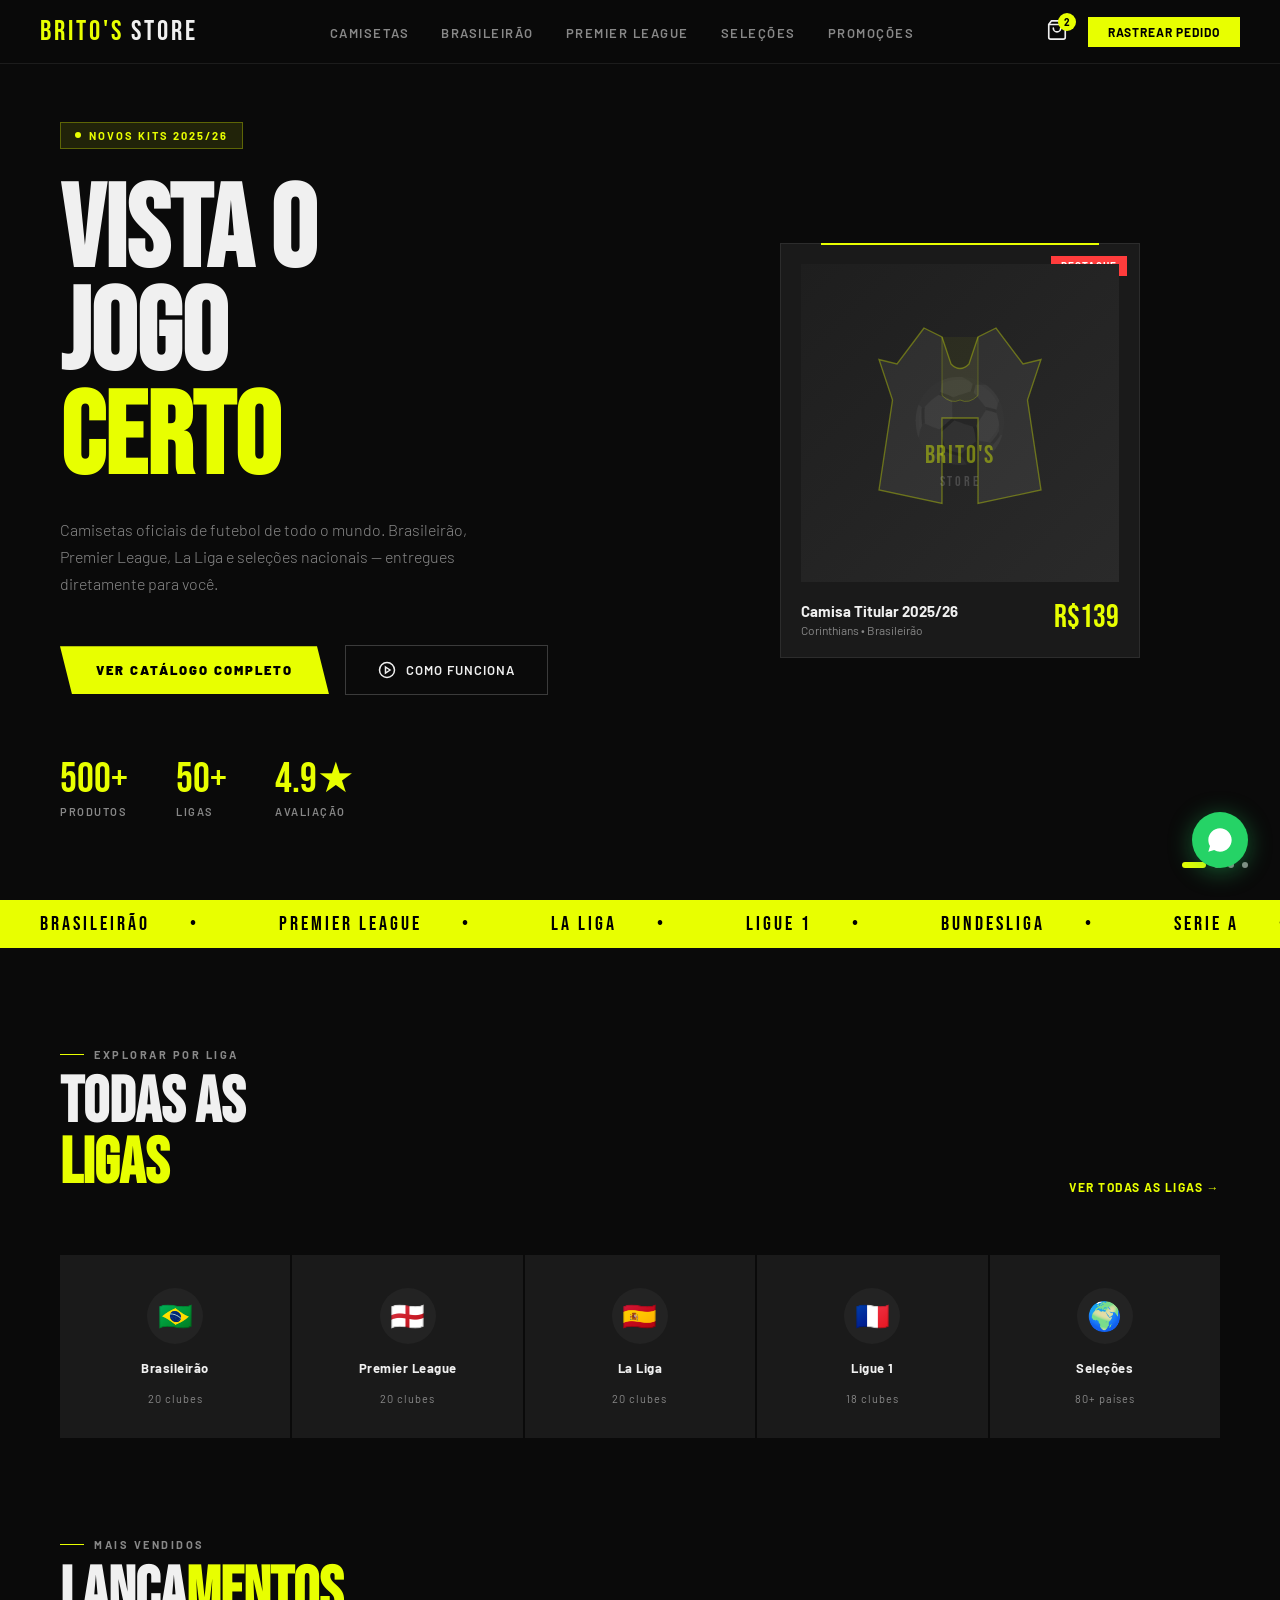
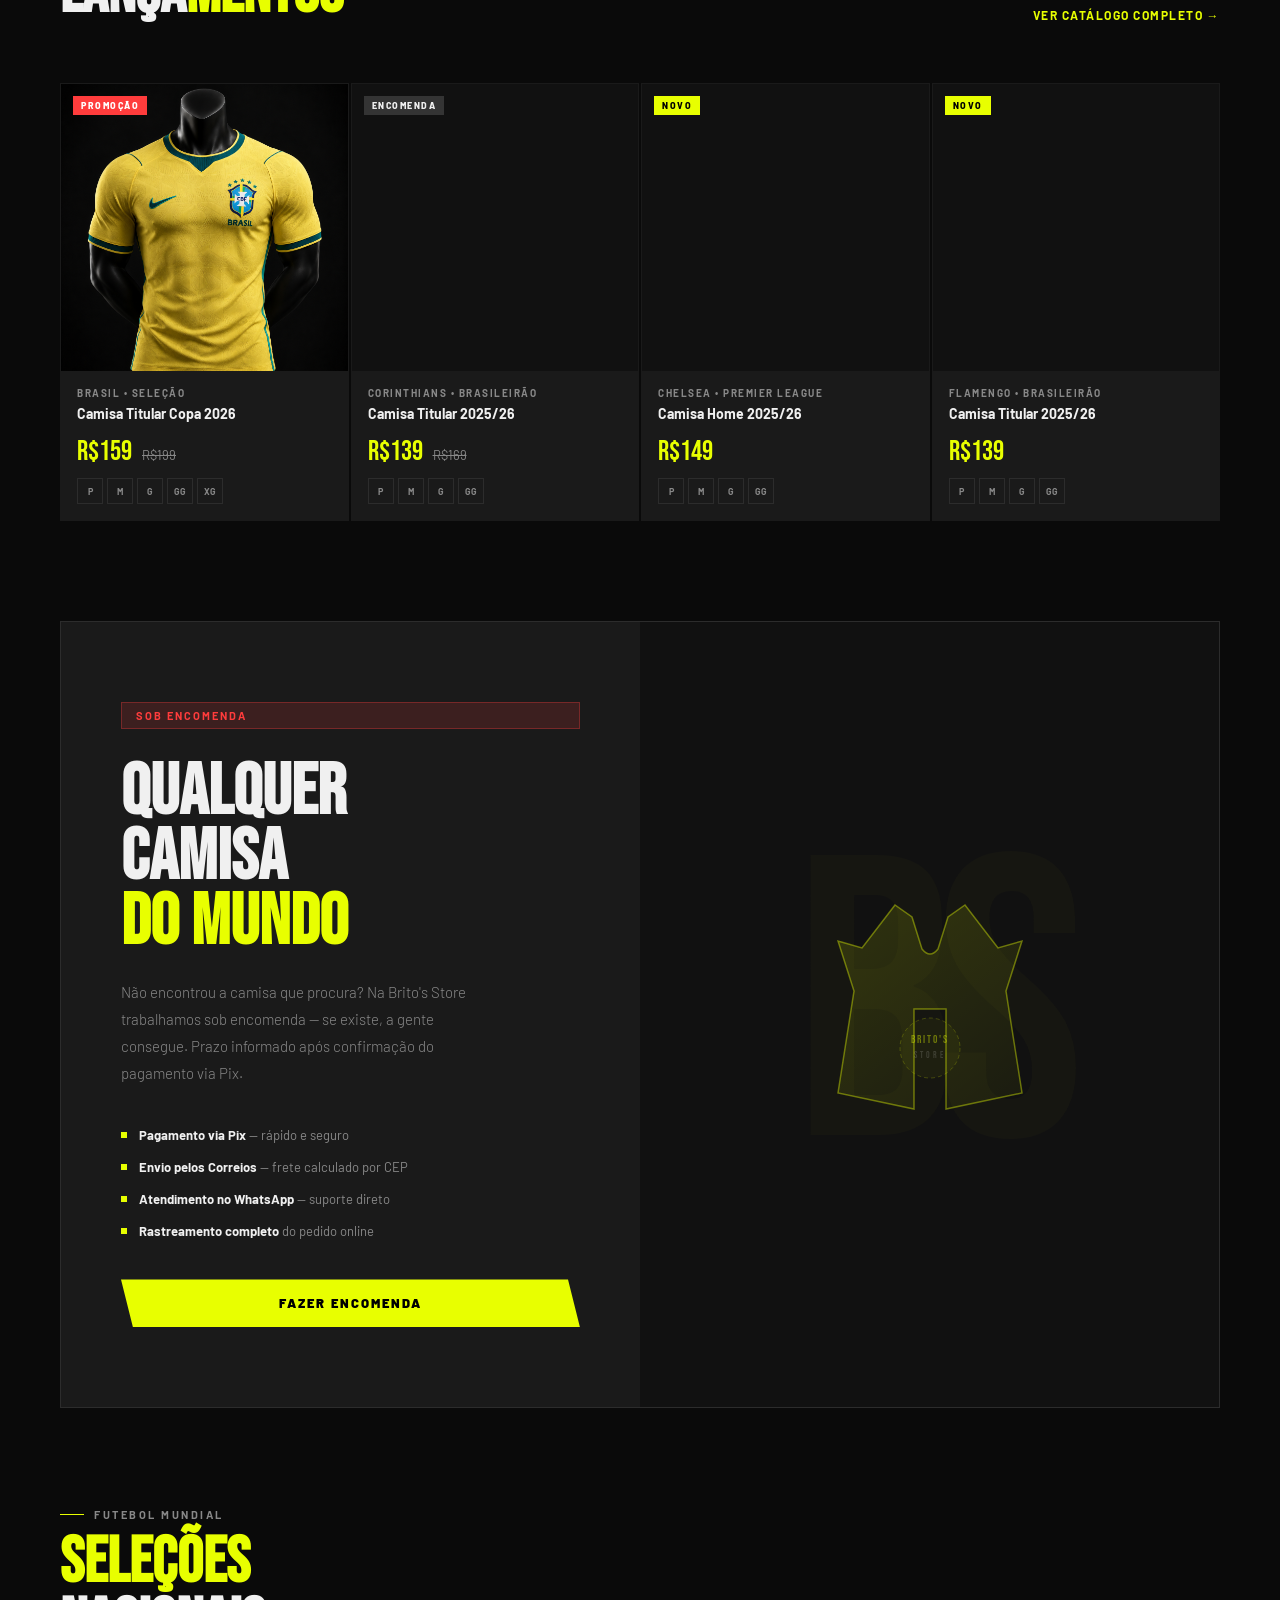
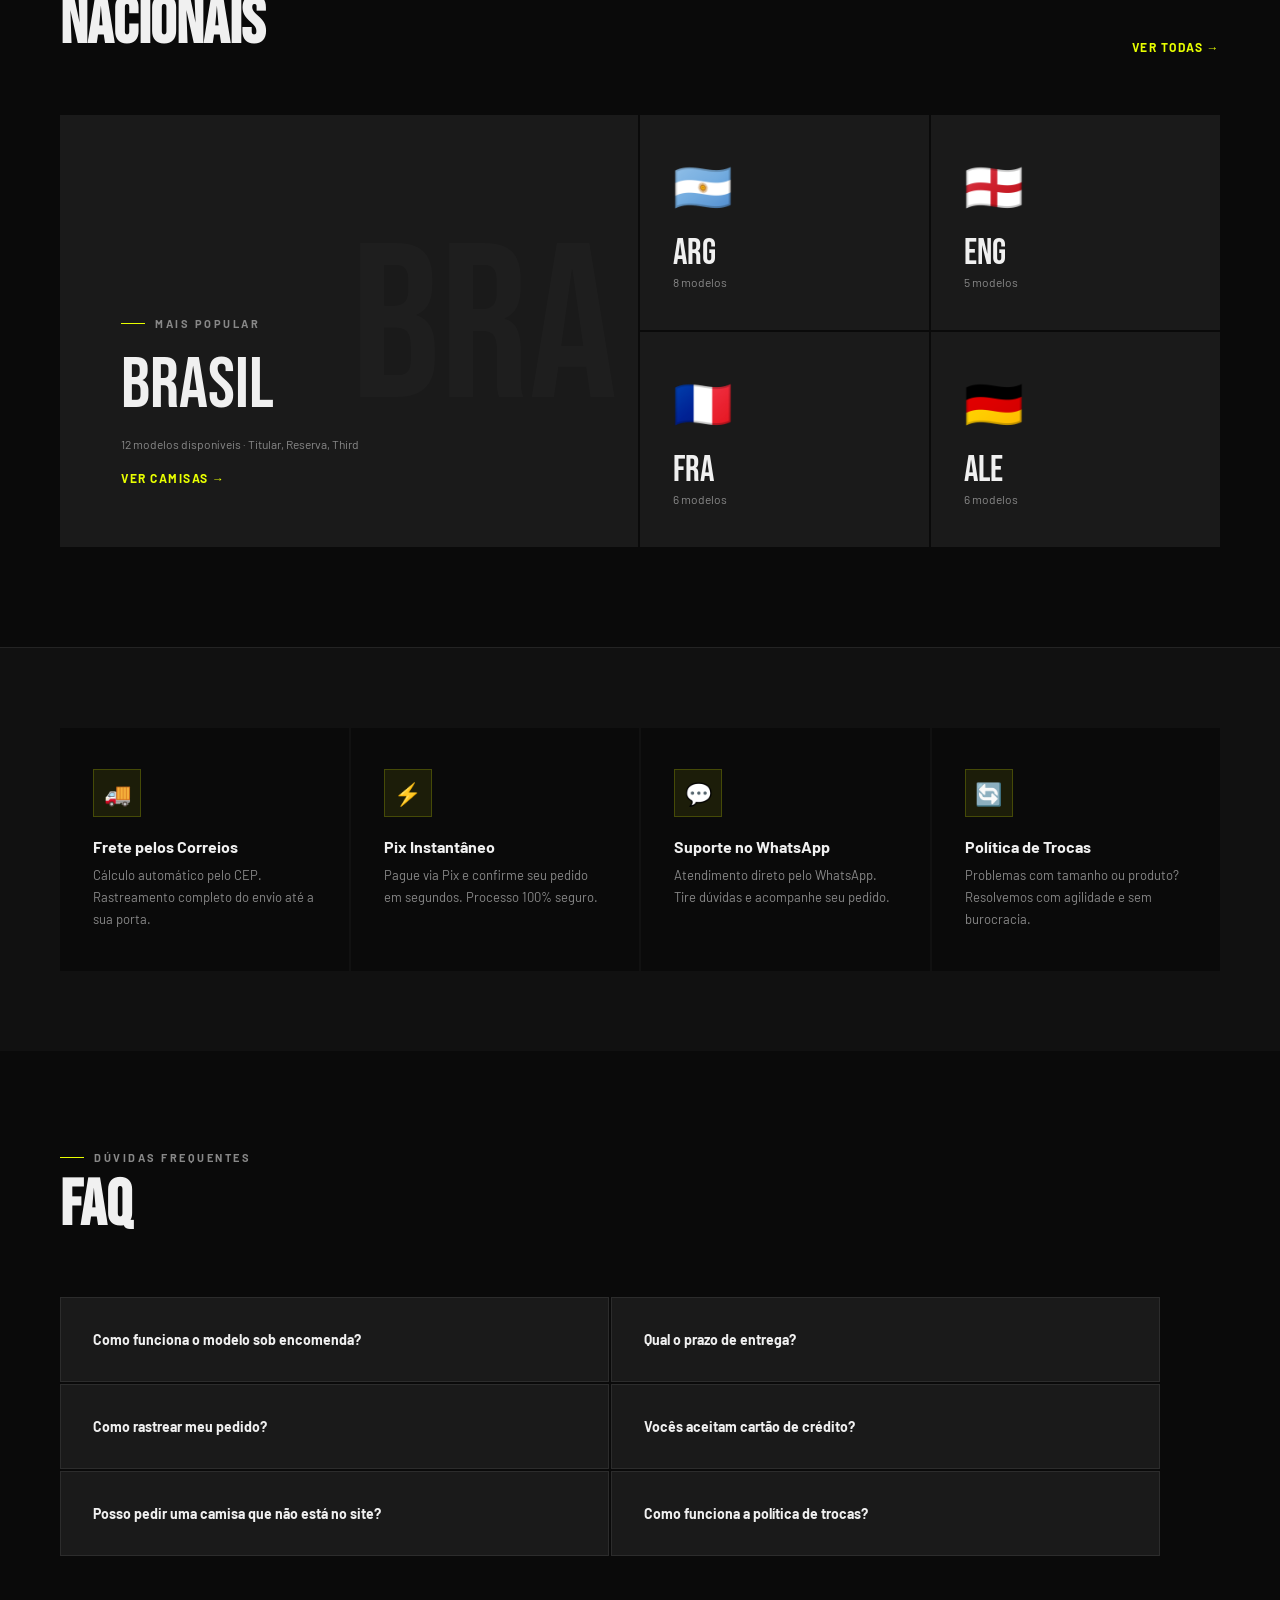
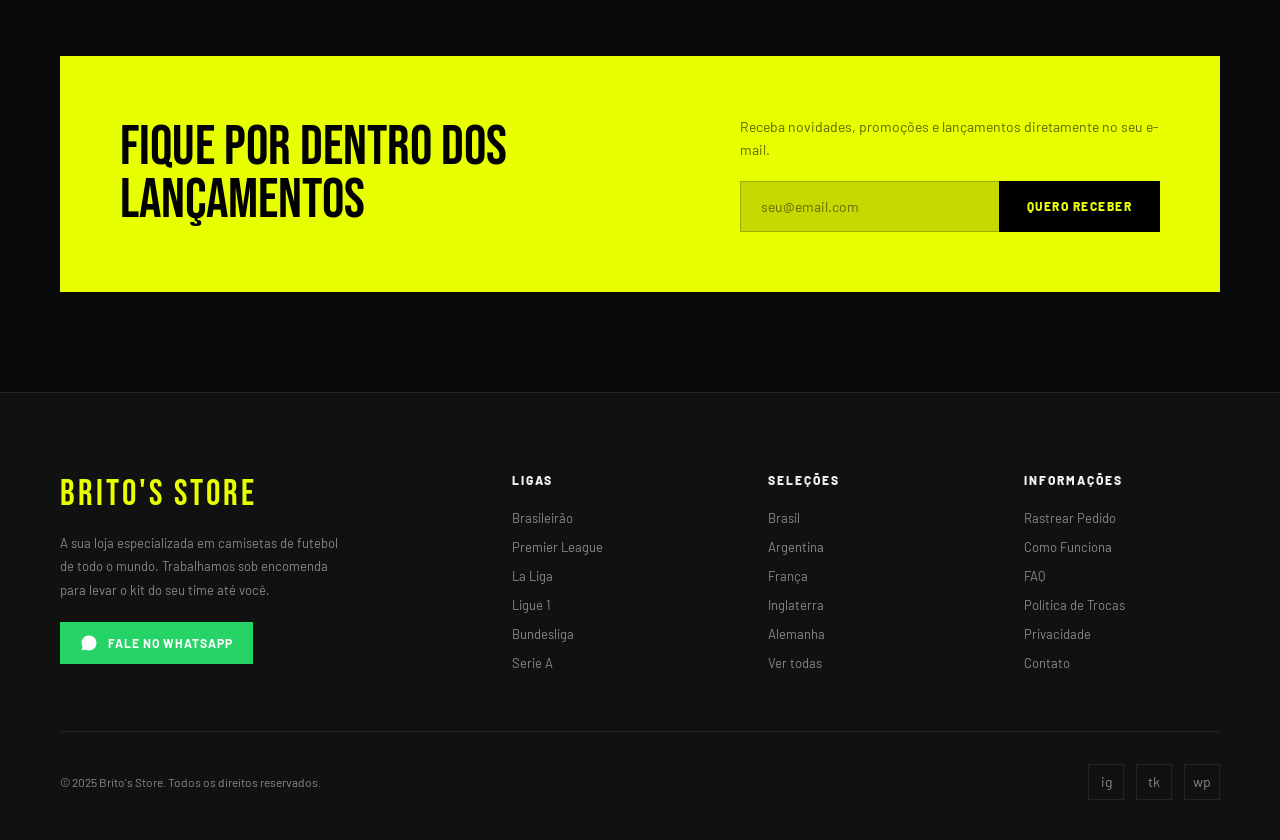
==== index.html @ 8cca80ba "feat: remove outdated jersey images and update product image references; enhance image display style" ====
<!DOCTYPE html>
<html lang="pt-BR">
<head>
<meta charset="UTF-8">
<meta name="viewport" content="width=device-width, initial-scale=1.0">
<title>Brito's Store</title>
<link href="https://fonts.googleapis.com/css2?family=Bebas+Neue&family=Barlow:ital,wght@0,300;0,400;0,600;0,700;0,900;1,400&display=swap" rel="stylesheet">
<style>
  *, *::before, *::after { box-sizing: border-box; margin: 0; padding: 0; }
  :root {
    --bg: #0a0a0a;
    --bg2: #111111;
    --bg3: #1a1a1a;
    --accent: #e8ff00;
    --accent2: #ff3c3c;
    --text: #f0f0f0;
    --muted: #888;
    --border: rgba(255,255,255,0.08);
    --font-display: 'Bebas Neue', sans-serif;
    --font-body: 'Barlow', sans-serif;
  }
  html { scroll-behavior: smooth; }
  body { background: var(--bg); color: var(--text); font-family: var(--font-body); overflow-x: hidden; }

  nav {
    position: fixed; top: 0; left: 0; right: 0; z-index: 100;
    display: flex; align-items: center; justify-content: space-between;
    padding: 0 40px; height: 64px;
    background: rgba(10,10,10,0.92);
    backdrop-filter: blur(12px);
    border-bottom: 1px solid var(--border);
  }
  .logo { font-family: var(--font-display); font-size: 28px; letter-spacing: 3px; color: var(--accent); }
  .logo span { color: var(--text); }
  .nav-links { display: flex; gap: 32px; list-style: none; }
  .nav-links a { color: var(--muted); text-decoration: none; font-size: 13px; font-weight: 600; letter-spacing: 1.5px; text-transform: uppercase; transition: color .2s; }
  .nav-links a:hover { color: var(--accent); }
  .nav-right { display: flex; align-items: center; gap: 20px; }
  .nav-cart { position: relative; cursor: pointer; }
  .nav-cart svg { width: 22px; height: 22px; stroke: var(--text); fill: none; }
  .cart-badge { position: absolute; top: -6px; right: -8px; background: var(--accent); color: #000; font-size: 10px; font-weight: 700; width: 18px; height: 18px; border-radius: 50%; display: flex; align-items: center; justify-content: center; }
  .btn-nav { background: var(--accent); color: #000; border: none; padding: 8px 20px; font-family: var(--font-body); font-weight: 700; font-size: 12px; letter-spacing: 1px; text-transform: uppercase; cursor: pointer; transition: all .2s; }
  .btn-nav:hover { background: #fff; }

  .hero {
    min-height: 100vh; display: grid; grid-template-columns: 1fr 1fr;
    position: relative; overflow: hidden;
  }
  .hero-left {
    display: flex; flex-direction: column; justify-content: center;
    padding: 120px 60px 80px; position: relative; z-index: 2;
  }
  .hero-tag { display: inline-flex; align-items: center; gap: 8px; background: rgba(232,255,0,0.1); border: 1px solid rgba(232,255,0,0.3); padding: 6px 14px; width: fit-content; margin-bottom: 32px; }
  .hero-tag span { font-size: 11px; font-weight: 700; letter-spacing: 2px; text-transform: uppercase; color: var(--accent); }
  .hero-tag::before { content: ''; width: 6px; height: 6px; background: var(--accent); border-radius: 50%; animation: pulse 1.5s infinite; }
  @keyframes pulse { 0%,100%{opacity:1;transform:scale(1)} 50%{opacity:.5;transform:scale(1.4)} }
  .hero-title { font-family: var(--font-display); font-size: clamp(72px, 9vw, 120px); line-height: .9; color: var(--text); margin-bottom: 24px; }
  .hero-title em { color: var(--accent); font-style: normal; }
  .hero-sub { font-size: 16px; color: var(--muted); line-height: 1.7; max-width: 420px; margin-bottom: 48px; font-weight: 300; }
  .hero-ctas { display: flex; gap: 16px; align-items: center; margin-bottom: 64px; }
  .btn-primary { background: var(--accent); color: #000; border: none; padding: 16px 36px; font-family: var(--font-body); font-weight: 900; font-size: 13px; letter-spacing: 2px; text-transform: uppercase; cursor: pointer; transition: all .2s; clip-path: polygon(0 0, calc(100% - 12px) 0, 100% 100%, 12px 100%); }
  .btn-primary:hover { background: #fff; transform: translateY(-2px); }
  .btn-ghost { background: transparent; color: var(--text); border: 1px solid rgba(255,255,255,0.2); padding: 15px 32px; font-family: var(--font-body); font-weight: 600; font-size: 13px; letter-spacing: 1px; text-transform: uppercase; cursor: pointer; transition: all .2s; display: flex; align-items: center; gap: 10px; }
  .btn-ghost:hover { border-color: var(--accent); color: var(--accent); }
  .hero-stats { display: flex; gap: 48px; }
  .hero-stat .num { font-family: var(--font-display); font-size: 42px; color: var(--accent); line-height: 1; }
  .hero-stat .lbl { font-size: 11px; color: var(--muted); letter-spacing: 1.5px; text-transform: uppercase; font-weight: 600; margin-top: 4px; }
  .hero-right { position: relative; display: flex; align-items: center; justify-content: center; overflow: hidden; }
  .hero-bg-text { position: absolute; font-family: var(--font-display); font-size: 320px; color: rgba(255,255,255,0.02); white-space: nowrap; user-select: none; z-index: 0; letter-spacing: -10px; }
  .hero-jersey { position: relative; z-index: 2; width: 360px; }
  .jersey-card { background: var(--bg3); border: 1px solid var(--border); padding: 20px; position: relative; }
  .jersey-card::before { content: ''; position: absolute; top: -1px; left: 40px; right: 40px; height: 2px; background: var(--accent); }
  .jersey-img { width: 100%; aspect-ratio: 1/1; background: linear-gradient(135deg, #1e1e1e, #2a2a2a); display: flex; align-items: center; justify-content: center; margin-bottom: 16px; position: relative; overflow: hidden; }
  .jersey-mockup { font-family: var(--font-display); font-size: 80px; color: rgba(255,255,255,0.06); position: absolute; }
  .jersey-svg { width: 180px; opacity: .85; }
  .jersey-info { display: flex; justify-content: space-between; align-items: flex-end; }
  .jersey-name { font-size: 15px; font-weight: 700; color: var(--text); }
  .jersey-club { font-size: 12px; color: var(--muted); margin-top: 3px; }
  .jersey-price { font-family: var(--font-display); font-size: 32px; color: var(--accent); }
  .jersey-badge { position: absolute; top: 12px; right: 12px; background: var(--accent2); color: #fff; font-size: 10px; font-weight: 700; letter-spacing: 1px; text-transform: uppercase; padding: 4px 10px; }
  .hero-dots { position: absolute; bottom: 32px; right: 32px; display: flex; gap: 8px; z-index: 3; }
  .hero-dots span { width: 6px; height: 6px; border-radius: 50%; background: var(--muted); cursor: pointer; transition: all .2s; }
  .hero-dots span.active { width: 24px; border-radius: 3px; background: var(--accent); }

  .marquee-wrap { background: var(--accent); overflow: hidden; padding: 12px 0; }
  .marquee-track { display: flex; gap: 0; animation: marquee 22s linear infinite; white-space: nowrap; }
  .marquee-track span { font-family: var(--font-display); font-size: 20px; color: #000; letter-spacing: 3px; padding: 0 40px; }
  .marquee-track span::after { content: '•'; padding-left: 40px; }
  @keyframes marquee { 0%{transform:translateX(0)} 100%{transform:translateX(-50%)} }

  .section { padding: 100px 60px; }
  .section-header { display: flex; justify-content: space-between; align-items: flex-end; margin-bottom: 60px; }
  .section-title { font-family: var(--font-display); font-size: 64px; color: var(--text); line-height: .95; }
  .section-title em { color: var(--accent); font-style: normal; }
  .section-label { font-size: 11px; font-weight: 700; letter-spacing: 2.5px; text-transform: uppercase; color: var(--muted); margin-bottom: 12px; display: flex; align-items: center; gap: 10px; }
  .section-label::before { content: ''; width: 24px; height: 1px; background: var(--accent); }
  .link-all { color: var(--accent); font-size: 12px; font-weight: 700; letter-spacing: 1.5px; text-transform: uppercase; text-decoration: none; display: flex; align-items: center; gap: 8px; transition: gap .2s; cursor: pointer; }
  .link-all:hover { gap: 16px; }

  .ligas-grid { display: grid; grid-template-columns: repeat(5, 1fr); gap: 2px; }
  .liga-card { background: var(--bg3); padding: 32px 20px; display: flex; flex-direction: column; align-items: center; gap: 16px; cursor: pointer; transition: all .25s; position: relative; overflow: hidden; border: 1px solid transparent; }
  .liga-card::before { content: ''; position: absolute; bottom: 0; left: 0; right: 0; height: 2px; background: var(--accent); transform: scaleX(0); transform-origin: left; transition: transform .3s; }
  .liga-card:hover { background: var(--bg2); border-color: var(--border); }
  .liga-card:hover::before { transform: scaleX(1); }
  .liga-icon { width: 56px; height: 56px; background: rgba(255,255,255,0.04); border-radius: 50%; display: flex; align-items: center; justify-content: center; font-size: 28px; }
  .liga-name { font-size: 13px; font-weight: 700; text-align: center; color: var(--text); letter-spacing: .5px; }
  .liga-count { font-size: 11px; color: var(--muted); letter-spacing: 1px; }

  .products-grid { display: grid; grid-template-columns: repeat(4, 1fr); gap: 2px; }
  .product-card { background: var(--bg3); cursor: pointer; transition: all .2s; position: relative; overflow: hidden; border: 1px solid transparent; }
  .product-card:hover { border-color: rgba(232,255,0,0.2); }
  .product-card:hover .product-img-inner { transform: scale(1.04); }
  .product-card:hover .product-actions { opacity: 1; transform: translateY(0); }
  .product-img { aspect-ratio: 1/1; background: var(--bg2); overflow: hidden; position: relative; }
  .product-img-inner { width: 100%; height: 100%; display: flex; align-items: center; justify-content: center; transition: transform .4s cubic-bezier(.25,.1,.25,1); overflow: hidden; }
  .product-badge-wrap { position: absolute; top: 12px; left: 12px; display: flex; flex-direction: column; gap: 6px; z-index: 2; }
  .badge { font-size: 9px; font-weight: 800; letter-spacing: 1.5px; text-transform: uppercase; padding: 4px 8px; }
  .badge-new { background: var(--accent); color: #000; }
  .badge-promo { background: var(--accent2); color: #fff; }
  .badge-enc { background: rgba(255,255,255,0.15); color: var(--text); }
  .product-actions { position: absolute; bottom: 0; left: 0; right: 0; padding: 16px; display: flex; gap: 8px; opacity: 0; transform: translateY(8px); transition: all .25s; z-index: 2; background: linear-gradient(to top, rgba(0,0,0,.8), transparent); }
  .btn-add { flex: 1; background: var(--accent); color: #000; border: none; padding: 10px; font-family: var(--font-body); font-weight: 800; font-size: 11px; letter-spacing: 1px; text-transform: uppercase; cursor: pointer; transition: all .15s; }
  .btn-add:hover { background: #fff; }
  .btn-wpp { width: 40px; height: 40px; background: #25D366; border: none; cursor: pointer; display: flex; align-items: center; justify-content: center; flex-shrink: 0; }
  .btn-wpp svg { width: 18px; height: 18px; fill: #fff; }
  .product-info { padding: 16px; }
  .product-club { font-size: 10px; font-weight: 700; letter-spacing: 1.5px; text-transform: uppercase; color: var(--muted); margin-bottom: 6px; }
  .product-name { font-size: 14px; font-weight: 700; color: var(--text); line-height: 1.3; margin-bottom: 12px; }
  .product-price-row { display: flex; align-items: baseline; gap: 10px; }
  .product-price { font-family: var(--font-display); font-size: 28px; color: var(--accent); }
  .product-price-old { font-size: 13px; color: var(--muted); text-decoration: line-through; }
  .product-sizes { display: flex; gap: 4px; margin-top: 10px; }
  .size-dot { width: 26px; height: 26px; border: 1px solid var(--border); display: flex; align-items: center; justify-content: center; font-size: 9px; color: var(--muted); font-weight: 700; cursor: pointer; transition: all .15s; }
  .size-dot:hover { border-color: var(--accent); color: var(--accent); }

  .showcase { padding: 0 60px 100px; }
  .showcase-inner { background: var(--bg3); border: 1px solid var(--border); overflow: hidden; display: grid; grid-template-columns: 1fr 1fr; }
  .showcase-left { padding: 80px 60px; display: flex; flex-direction: column; justify-content: center; }
  .showcase-tag { display: inline-block; background: rgba(255,60,60,0.15); border: 1px solid rgba(255,60,60,0.3); color: var(--accent2); font-size: 11px; font-weight: 700; letter-spacing: 2px; text-transform: uppercase; padding: 6px 14px; margin-bottom: 32px; }
  .showcase-title { font-family: var(--font-display); font-size: 72px; line-height: .9; margin-bottom: 24px; }
  .showcase-desc { font-size: 15px; color: var(--muted); line-height: 1.8; max-width: 380px; margin-bottom: 40px; font-weight: 300; }
  .showcase-features { display: flex; flex-direction: column; gap: 16px; margin-bottom: 40px; }
  .feat { display: flex; align-items: center; gap: 12px; }
  .feat-dot { width: 6px; height: 6px; background: var(--accent); flex-shrink: 0; }
  .feat span { font-size: 13px; color: var(--muted); }
  .feat strong { color: var(--text); }
  .showcase-right { position: relative; background: var(--bg2); display: flex; align-items: center; justify-content: center; min-height: 520px; overflow: hidden; }
  .showcase-right::before { content: 'BS'; font-family: var(--font-display); font-size: 400px; color: rgba(232,255,0,0.02); position: absolute; letter-spacing: -20px; }
  .showcase-jersey { position: relative; z-index: 1; }

  .selecoes-grid { display: grid; grid-template-columns: 2fr 1fr 1fr; gap: 2px; }
  .selecao-big { background: var(--bg3); padding: 60px; position: relative; overflow: hidden; cursor: pointer; display: flex; flex-direction: column; justify-content: flex-end; min-height: 420px; border: 1px solid transparent; transition: border-color .2s; }
  .selecao-big:hover { border-color: rgba(232,255,0,0.3); }
  .selecao-bg { position: absolute; inset: 0; display: flex; align-items: center; justify-content: flex-end; overflow: hidden; }
  .selecao-bg-text { font-family: var(--font-display); font-size: 220px; color: rgba(255,255,255,.02); line-height: 1; padding-right: 20px; }
  .selecao-small { background: var(--bg3); padding: 40px 32px; cursor: pointer; display: flex; flex-direction: column; justify-content: space-between; min-height: 200px; border: 1px solid transparent; transition: all .2s; }
  .selecao-small:hover { background: var(--bg2); border-color: var(--border); }
  .selecao-flag { font-size: 48px; margin-bottom: 16px; }
  .selecao-country { font-family: var(--font-display); font-size: 36px; color: var(--text); }
  .selecao-items { font-size: 12px; color: var(--muted); }
  .selecao-big .selecao-country { font-size: 72px; }

  .benefits { padding: 80px 60px; background: var(--bg2); border-top: 1px solid var(--border); }
  .benefits-grid { display: grid; grid-template-columns: repeat(4, 1fr); gap: 2px; }
  .benefit { padding: 40px 32px; background: var(--bg); border: 1px solid transparent; transition: all .2s; }
  .benefit:hover { border-color: var(--border); }
  .benefit-icon { width: 48px; height: 48px; background: rgba(232,255,0,0.08); border: 1px solid rgba(232,255,0,0.2); display: flex; align-items: center; justify-content: center; margin-bottom: 20px; font-size: 22px; }
  .benefit-title { font-size: 16px; font-weight: 700; margin-bottom: 8px; }
  .benefit-desc { font-size: 13px; color: var(--muted); line-height: 1.7; }

  .faq { padding: 100px 60px; }
  .faq-grid { display: grid; grid-template-columns: 1fr 1fr; gap: 2px; max-width: 1100px; }
  .faq-item { background: var(--bg3); border: 1px solid var(--border); padding: 28px 32px; cursor: pointer; transition: all .2s; }
  .faq-item.open { background: var(--bg2); border-color: rgba(232,255,0,0.2); }
  .faq-q { font-size: 14px; font-weight: 700; display: flex; justify-content: space-between; align-items: center; gap: 16px; }
  .faq-q span { font-family: var(--font-display); font-size: 22px; color: var(--accent); opacity: 0; transition: opacity .2s; }
  .faq-item.open .faq-q span { opacity: 1; }
  .faq-a { font-size: 13px; color: var(--muted); line-height: 1.7; max-height: 0; overflow: hidden; transition: max-height .3s, padding-top .3s; }
  .faq-item.open .faq-a { max-height: 100px; padding-top: 16px; }

  .newsletter { margin: 0 60px 100px; background: var(--accent); padding: 60px; display: flex; justify-content: space-between; align-items: center; gap: 60px; }
  .nl-title { font-family: var(--font-display); font-size: 56px; color: #000; line-height: .95; max-width: 460px; }
  .nl-form { display: flex; gap: 0; flex: 1; max-width: 420px; }
  .nl-input { flex: 1; background: rgba(0,0,0,0.15); border: 1px solid rgba(0,0,0,0.2); border-right: none; padding: 16px 20px; font-family: var(--font-body); font-size: 14px; color: #000; outline: none; }
  .nl-input::placeholder { color: rgba(0,0,0,0.5); }
  .nl-btn { background: #000; color: var(--accent); border: none; padding: 16px 28px; font-family: var(--font-body); font-weight: 800; font-size: 12px; letter-spacing: 1.5px; text-transform: uppercase; cursor: pointer; transition: all .2s; white-space: nowrap; }
  .nl-btn:hover { background: #1a1a1a; }

  footer { background: var(--bg2); border-top: 1px solid var(--border); padding: 80px 60px 40px; }
  .footer-top { display: grid; grid-template-columns: 2fr 1fr 1fr 1fr; gap: 60px; margin-bottom: 60px; }
  .footer-logo { font-family: var(--font-display); font-size: 36px; letter-spacing: 3px; color: var(--accent); margin-bottom: 16px; }
  .footer-desc { font-size: 13px; color: var(--muted); line-height: 1.8; max-width: 280px; }
  .footer-wpp { display: inline-flex; align-items: center; gap: 10px; background: #25D366; color: #fff; padding: 12px 20px; margin-top: 20px; font-weight: 700; font-size: 12px; text-transform: uppercase; letter-spacing: 1px; cursor: pointer; transition: opacity .2s; }
  .footer-wpp:hover { opacity: .85; }
  .footer-col h4 { font-size: 12px; font-weight: 800; letter-spacing: 2px; text-transform: uppercase; color: var(--text); margin-bottom: 20px; }
  .footer-col ul { list-style: none; display: flex; flex-direction: column; gap: 10px; }
  .footer-col ul li a { font-size: 13px; color: var(--muted); text-decoration: none; transition: color .2s; }
  .footer-col ul li a:hover { color: var(--accent); }
  .footer-bottom { border-top: 1px solid var(--border); padding-top: 32px; display: flex; justify-content: space-between; align-items: center; }
  .footer-copy { font-size: 12px; color: var(--muted); }
  .footer-socials { display: flex; gap: 12px; }
  .social-btn { width: 36px; height: 36px; border: 1px solid var(--border); display: flex; align-items: center; justify-content: center; cursor: pointer; transition: all .2s; font-size: 14px; color: var(--muted); text-decoration: none; }
  .social-btn:hover { border-color: var(--accent); color: var(--accent); }

  .wpp-float { position: fixed; bottom: 32px; right: 32px; z-index: 999; width: 56px; height: 56px; background: #25D366; border-radius: 50%; display: flex; align-items: center; justify-content: center; cursor: pointer; box-shadow: 0 4px 24px rgba(37,211,102,.4); transition: transform .2s; animation: bounce-in .6s cubic-bezier(.34,1.56,.64,1) 2s both; }
  .wpp-float:hover { transform: scale(1.1); }
  @keyframes bounce-in { 0%{transform:scale(0);opacity:0} 100%{transform:scale(1);opacity:1} }
  .wpp-float svg { width: 28px; height: 28px; fill: #fff; }
</style>
</head>
<body>

<!-- WHATSAPP FLOAT -->
<div class="wpp-float" title="Fale no WhatsApp" onclick="window.open('https://wa.me/5511940028422','_blank')">
  <svg viewBox="0 0 24 24" fill="white" xmlns="http://www.w3.org/2000/svg">
    <path d="M17.472 14.382c-.297-.149-1.758-.867-2.03-.967-.273-.099-.471-.148-.67.15-.197.297-.767.966-.94 1.164-.173.199-.347.223-.644.075-.297-.15-1.255-.463-2.39-1.475-.883-.788-1.48-1.761-1.653-2.059-.173-.297-.018-.458.13-.606.134-.133.298-.347.446-.52.149-.174.198-.298.298-.497.099-.198.05-.371-.025-.52-.075-.149-.669-1.612-.916-2.207-.242-.579-.487-.5-.669-.51-.173-.008-.371-.01-.57-.01-.198 0-.52.074-.792.372-.272.297-1.04 1.016-1.04 2.479 0 1.462 1.065 2.875 1.213 3.074.149.198 2.096 3.2 5.077 4.487.709.306 1.262.489 1.694.625.712.227 1.36.195 1.871.118.571-.085 1.758-.719 2.006-1.413.248-.694.248-1.289.173-1.413-.074-.124-.272-.198-.57-.347z"/>
    <path d="M11.999 2C6.477 2 2 6.477 2 12c0 1.89.525 3.657 1.438 5.168L2 22l4.944-1.424A9.953 9.953 0 0012 22c5.523 0 10-4.477 10-10S17.523 2 12 2z"/>
  </svg>
</div>

<!-- NAV -->
<nav>
  <a href="index.html" class="logo" style="text-decoration:none">BRITO'S<span> STORE</span></a>
  <ul class="nav-links">
    <li><a href="loja.html">Camisetas</a></li>
    <li><a href="loja.html?liga=brasileirao">Brasileirão</a></li>
    <li><a href="loja.html?liga=premier">Premier League</a></li>
    <li><a href="loja.html?tipo=selecoes">Seleções</a></li>
    <li><a href="loja.html?promo=true">Promoções</a></li>
  </ul>
  <div class="nav-right">
    <div class="nav-cart" onclick="location.href='carrinho.html'" style="cursor:pointer">
      <svg viewBox="0 0 24 24" stroke-width="1.8"><path d="M6 2L3 6v14a2 2 0 002 2h14a2 2 0 002-2V6l-3-4z" stroke-linecap="round" stroke-linejoin="round"/><line x1="3" y1="6" x2="21" y2="6" stroke-linecap="round"/><path d="M16 10a4 4 0 01-8 0" stroke-linecap="round" stroke-linejoin="round"/></svg>
      <div class="cart-badge">2</div>
    </div>
    <button class="btn-nav" onclick="location.href='rastrear.html'">Rastrear Pedido</button>
  </div>
</nav>

<!-- HERO -->
<section class="hero">
  <div class="hero-left">
    <div class="hero-tag"><span>Novos Kits 2025/26</span></div>
    <h1 class="hero-title">VISTA O<br>JOGO<br><em>CERTO</em></h1>
    <p class="hero-sub">Camisetas oficiais de futebol de todo o mundo. Brasileirão, Premier League, La Liga e seleções nacionais — entregues diretamente para você.</p>
    <div class="hero-ctas">
      <button class="btn-primary" onclick="location.href='loja.html'">Ver Catálogo Completo</button>
      <button class="btn-ghost">
        <svg width="18" height="18" fill="none" stroke="currentColor" stroke-width="2" viewBox="0 0 24 24"><circle cx="12" cy="12" r="10"/><polygon points="10,8 16,12 10,16"/></svg>
        Como funciona
      </button>
    </div>
    <div class="hero-stats">
      <div class="hero-stat"><div class="num">500+</div><div class="lbl">Produtos</div></div>
      <div class="hero-stat"><div class="num">50+</div><div class="lbl">Ligas</div></div>
      <div class="hero-stat"><div class="num">4.9★</div><div class="lbl">Avaliação</div></div>
    </div>
  </div>
  <div class="hero-right">
    <div class="hero-bg-text">KIT</div>
    <div class="hero-jersey">
      <div class="jersey-card">
        <div class="jersey-badge">Destaque</div>
        <div class="jersey-img">
          <div class="jersey-mockup">⚽</div>
          <svg class="jersey-svg" viewBox="0 0 200 250" fill="none" xmlns="http://www.w3.org/2000/svg">
            <path d="M 60 20 L 30 60 L 10 55 L 25 100 L 10 200 L 80 215 L 80 120 L 120 120 L 120 215 L 190 200 L 175 100 L 190 55 L 170 60 L 140 20 L 120 30 L 110 60 Q100 70 90 60 L 80 30 Z" fill="rgba(255,255,255,0.08)" stroke="rgba(232,255,0,0.4)" stroke-width="1.5"/>
            <path d="M 80 30 L 80 95 Q90 105 100 100 Q110 105 120 95 L 120 30" fill="rgba(232,255,0,0.06)" stroke="rgba(232,255,0,0.3)" stroke-width="1"/>
            <text x="100" y="170" font-family="Bebas Neue, sans-serif" font-size="28" fill="rgba(232,255,0,0.5)" text-anchor="middle" letter-spacing="2">BRITO'S</text>
            <text x="100" y="195" font-family="Bebas Neue, sans-serif" font-size="16" fill="rgba(255,255,255,0.2)" text-anchor="middle" letter-spacing="3">STORE</text>
          </svg>
        </div>
        <div class="jersey-info">
          <div>
            <div class="jersey-name">Camisa Titular 2025/26</div>
            <div class="jersey-club">Corinthians • Brasileirão</div>
          </div>
          <div class="jersey-price">R$139</div>
        </div>
      </div>
    </div>
    <div class="hero-dots">
      <span class="active"></span><span></span><span></span><span></span>
    </div>
  </div>
</section>

<!-- MARQUEE -->
<div class="marquee-wrap">
  <div class="marquee-track">
    <span>Brasileirão</span><span>Premier League</span><span>La Liga</span><span>Ligue 1</span><span>Bundesliga</span><span>Serie A</span><span>Seleções</span><span>Copa do Mundo</span>
    <span>Brasileirão</span><span>Premier League</span><span>La Liga</span><span>Ligue 1</span><span>Bundesliga</span><span>Serie A</span><span>Seleções</span><span>Copa do Mundo</span>
  </div>
</div>

<!-- LIGAS -->
<section class="section">
  <div class="section-header">
    <div>
      <div class="section-label">Explorar por liga</div>
      <h2 class="section-title">TODAS AS<br><em>LIGAS</em></h2>
    </div>
    <a class="link-all" href="loja.html">Ver todas as ligas →</a>
  </div>
  <div class="ligas-grid">
    <div class="liga-card" style="cursor:pointer"><div class="liga-icon">🇧🇷</div><div class="liga-name">Brasileirão</div><div class="liga-count">20 clubes</div></div>
    <div class="liga-card" style="cursor:pointer"><div class="liga-icon">🏴󠁧󠁢󠁥󠁮󠁧󠁿</div><div class="liga-name">Premier League</div><div class="liga-count">20 clubes</div></div>
    <div class="liga-card" style="cursor:pointer"><div class="liga-icon">🇪🇸</div><div class="liga-name">La Liga</div><div class="liga-count">20 clubes</div></div>
    <div class="liga-card" style="cursor:pointer"><div class="liga-icon">🇫🇷</div><div class="liga-name">Ligue 1</div><div class="liga-count">18 clubes</div></div>
    <div class="liga-card" style="cursor:pointer"><div class="liga-icon">🌍</div><div class="liga-name">Seleções</div><div class="liga-count">80+ países</div></div>
  </div>
</section>

<!-- PRODUTOS -->
<section class="section" style="padding-top:0">
  <div class="section-header">
    <div>
      <div class="section-label">Mais vendidos</div>
      <h2 class="section-title">LANÇA<em>MENTOS</em></h2>
    </div>
    <a class="link-all" href="loja.html">Ver catálogo completo →</a>
  </div>
  <div class="products-grid" id="featuredGrid">
    <!-- Carregado via data/camisetas.json -->
  </div>
</section>

<!-- SHOWCASE -->
<div class="showcase">
  <div class="showcase-inner">
    <div class="showcase-left">
      <span class="showcase-tag">Sob Encomenda</span>
      <h2 class="showcase-title">QUALQUER<br>CAMISA<br><span style="color:var(--accent)">DO MUNDO</span></h2>
      <p class="showcase-desc">Não encontrou a camisa que procura? Na Brito's Store trabalhamos sob encomenda — se existe, a gente consegue. Prazo informado após confirmação do pagamento via Pix.</p>
      <div class="showcase-features">
        <div class="feat"><div class="feat-dot"></div><span><strong>Pagamento via Pix</strong> — rápido e seguro</span></div>
        <div class="feat"><div class="feat-dot"></div><span><strong>Envio pelos Correios</strong> — frete calculado por CEP</span></div>
        <div class="feat"><div class="feat-dot"></div><span><strong>Atendimento no WhatsApp</strong> — suporte direto</span></div>
        <div class="feat"><div class="feat-dot"></div><span><strong>Rastreamento completo</strong> do pedido online</span></div>
      </div>
      <button class="btn-primary" onclick="window.open('https://wa.me/5511940028422?text=Olá! Gostaria de fazer uma encomenda.','_blank')">Fazer Encomenda</button>
    </div>
    <div class="showcase-right">
      <div class="showcase-jersey">
        <svg width="200" height="260" viewBox="0 0 200 260" fill="none">
          <defs>
            <linearGradient id="jg" x1="0" y1="0" x2="200" y2="260" gradientUnits="userSpaceOnUse">
              <stop offset="0%" stop-color="rgba(232,255,0,0.15)"/>
              <stop offset="100%" stop-color="rgba(232,255,0,0.03)"/>
            </linearGradient>
          </defs>
          <path d="M65 22L32 65L8 58L24 108L8 210L84 226L84 126L116 126L116 226L192 210L176 108L192 58L168 65L135 22L118 34L108 66Q100 76 92 66L82 34Z" fill="url(#jg)" stroke="rgba(232,255,0,0.4)" stroke-width="1.5"/>
          <circle cx="100" cy="165" r="30" fill="rgba(232,255,0,0.04)" stroke="rgba(232,255,0,0.2)" stroke-width="1" stroke-dasharray="4 3"/>
          <text x="100" y="160" font-family="Bebas Neue,sans-serif" font-size="11" fill="rgba(232,255,0,0.4)" text-anchor="middle" letter-spacing="2">BRITO'S</text>
          <text x="100" y="175" font-family="Bebas Neue,sans-serif" font-size="9" fill="rgba(255,255,255,0.15)" text-anchor="middle" letter-spacing="3">STORE</text>
        </svg>
      </div>
    </div>
  </div>
</div>

<!-- SELEÇÕES -->
<section class="section" style="padding-top:0">
  <div class="section-header">
    <div>
      <div class="section-label">Futebol mundial</div>
      <h2 class="section-title"><em>SELEÇÕES</em><br>NACIONAIS</h2>
    </div>
    <a class="link-all" href="loja.html?tipo=selecoes">Ver todas →</a>
  </div>
  <div class="selecoes-grid">
    <div class="selecao-big" onclick="location.href='loja.html?selecao=brasil'" style="cursor:pointer">
      <div class="selecao-bg"><div class="selecao-bg-text">BRA</div></div>
      <div style="position:relative;z-index:1">
        <div class="section-label" style="margin-bottom:12px">Mais popular</div>
        <div class="selecao-country">BRASIL</div>
        <div class="selecao-items" style="margin-top:8px">12 modelos disponíveis · Titular, Reserva, Third</div>
        <a class="link-all" href="loja.html?selecao=brasil" style="margin-top:20px">Ver camisas →</a>
      </div>
    </div>
    <div style="display:grid;grid-template-rows:1fr 1fr;gap:2px">
      <div class="selecao-small" onclick="location.href='loja.html?tipo=selecoes'" style="cursor:pointer"><div class="selecao-flag">🇦🇷</div><div><div class="selecao-country">ARG</div><div class="selecao-items">8 modelos</div></div></div>
      <div class="selecao-small" onclick="location.href='loja.html?tipo=selecoes'" style="cursor:pointer"><div class="selecao-flag">🇫🇷</div><div><div class="selecao-country">FRA</div><div class="selecao-items">6 modelos</div></div></div>
    </div>
    <div style="display:grid;grid-template-rows:1fr 1fr;gap:2px">
      <div class="selecao-small" onclick="location.href='loja.html?tipo=selecoes'" style="cursor:pointer"><div class="selecao-flag">🏴󠁧󠁢󠁥󠁮󠁧󠁿</div><div><div class="selecao-country">ENG</div><div class="selecao-items">5 modelos</div></div></div>
      <div class="selecao-small" onclick="location.href='loja.html?tipo=selecoes'" style="cursor:pointer"><div class="selecao-flag">🇩🇪</div><div><div class="selecao-country">ALE</div><div class="selecao-items">6 modelos</div></div></div>
    </div>
  </div>
</section>

<!-- BENEFÍCIOS -->
<div class="benefits">
  <div class="benefits-grid">
    <div class="benefit"><div class="benefit-icon">🚚</div><div class="benefit-title">Frete pelos Correios</div><div class="benefit-desc">Cálculo automático pelo CEP. Rastreamento completo do envio até a sua porta.</div></div>
    <div class="benefit"><div class="benefit-icon">⚡</div><div class="benefit-title">Pix Instantâneo</div><div class="benefit-desc">Pague via Pix e confirme seu pedido em segundos. Processo 100% seguro.</div></div>
    <div class="benefit"><div class="benefit-icon">💬</div><div class="benefit-title">Suporte no WhatsApp</div><div class="benefit-desc">Atendimento direto pelo WhatsApp. Tire dúvidas e acompanhe seu pedido.</div></div>
    <div class="benefit"><div class="benefit-icon">🔄</div><div class="benefit-title">Política de Trocas</div><div class="benefit-desc">Problemas com tamanho ou produto? Resolvemos com agilidade e sem burocracia.</div></div>
  </div>
</div>

<!-- FAQ -->
<section class="faq">
  <div class="section-header">
    <div>
      <div class="section-label">Dúvidas frequentes</div>
      <h2 class="section-title">FAQ</h2>
    </div>
  </div>
  <div class="faq-grid">
    <div class="faq-item" onclick="toggleFaq(this)"><div class="faq-q">Como funciona o modelo sob encomenda? <span>→</span></div><div class="faq-a">Após você realizar o pedido e confirmar o pagamento via Pix, realizamos a compra do fornecedor e enviamos diretamente para você. O prazo é informado após a confirmação.</div></div>
    <div class="faq-item" onclick="toggleFaq(this)"><div class="faq-q">Qual o prazo de entrega? <span>→</span></div><div class="faq-a">O prazo varia conforme a disponibilidade do fornecedor e sua localização. Informamos o prazo exato após a confirmação do pagamento via WhatsApp.</div></div>
    <div class="faq-item" onclick="toggleFaq(this)"><div class="faq-q">Como rastrear meu pedido? <span>→</span></div><div class="faq-a">Acesse a página "Rastrear Pedido" e informe o número do seu pedido junto com seu e-mail ou WhatsApp. O código dos Correios também será enviado por mensagem.</div></div>
    <div class="faq-item" onclick="toggleFaq(this)"><div class="faq-q">Vocês aceitam cartão de crédito? <span>→</span></div><div class="faq-a">No momento trabalhamos exclusivamente com Pix para garantir rapidez e segurança no processo de confirmação dos pedidos sob encomenda.</div></div>
    <div class="faq-item" onclick="toggleFaq(this)"><div class="faq-q">Posso pedir uma camisa que não está no site? <span>→</span></div><div class="faq-a">Sim! Entre em contato pelo WhatsApp descrevendo a camisa desejada. Se existir no mercado, conseguimos para você.</div></div>
    <div class="faq-item" onclick="toggleFaq(this)"><div class="faq-q">Como funciona a política de trocas? <span>→</span></div><div class="faq-a">Aceitamos trocas por problemas de tamanho ou defeito de fabricação. Entre em contato pelo WhatsApp em até 7 dias após o recebimento.</div></div>
  </div>
</section>

<!-- NEWSLETTER -->
<div class="newsletter">
  <div class="nl-title">FIQUE POR DENTRO DOS LANÇAMENTOS</div>
  <div style="flex:1;max-width:420px">
    <p style="font-size:14px;color:rgba(0,0,0,0.6);margin-bottom:20px;line-height:1.6">Receba novidades, promoções e lançamentos diretamente no seu e-mail.</p>
    <div class="nl-form">
      <input class="nl-input" type="email" placeholder="seu@email.com">
      <button class="nl-btn">Quero receber</button>
    </div>
  </div>
</div>

<!-- FOOTER -->
<footer>
  <div class="footer-top">
    <div>
      <div class="footer-logo">BRITO'S STORE</div>
      <p class="footer-desc">A sua loja especializada em camisetas de futebol de todo o mundo. Trabalhamos sob encomenda para levar o kit do seu time até você.</p>
      <div class="footer-wpp" onclick="window.open('https://wa.me/5511940028422','_blank')" style="cursor:pointer">
        <svg width="18" height="18" viewBox="0 0 24 24" fill="white"><path d="M17.472 14.382c-.297-.149-1.758-.867-2.03-.967-.273-.099-.471-.148-.67.15-.197.297-.767.966-.94 1.164-.173.199-.347.223-.644.075-.297-.15-1.255-.463-2.39-1.475-.883-.788-1.48-1.761-1.653-2.059-.173-.297-.018-.458.13-.606.134-.133.298-.347.446-.52.149-.174.198-.298.298-.497.099-.198.05-.371-.025-.52-.075-.149-.669-1.612-.916-2.207-.242-.579-.487-.5-.669-.51-.173-.008-.371-.01-.57-.01-.198 0-.52.074-.792.372-.272.297-1.04 1.016-1.04 2.479 0 1.462 1.065 2.875 1.213 3.074.149.198 2.096 3.2 5.077 4.487.709.306 1.262.489 1.694.625.712.227 1.36.195 1.871.118.571-.085 1.758-.719 2.006-1.413.248-.694.248-1.289.173-1.413-.074-.124-.272-.198-.57-.347z"/><path d="M11.999 2C6.477 2 2 6.477 2 12c0 1.89.525 3.657 1.438 5.168L2 22l4.944-1.424A9.953 9.953 0 0012 22c5.523 0 10-4.477 10-10S17.523 2 12 2z"/></svg>
        Fale no WhatsApp
      </div>
    </div>
    <div class="footer-col">
      <h4>Ligas</h4>
      <ul>
        <li><a href="loja.html?liga=brasileirao">Brasileirão</a></li>
        <li><a href="loja.html?liga=premier">Premier League</a></li>
        <li><a href="loja.html?liga=laliga">La Liga</a></li>
        <li><a href="loja.html?liga=ligue1">Ligue 1</a></li>
        <li><a href="loja.html?liga=bundesliga">Bundesliga</a></li>
        <li><a href="loja.html?liga=seriea">Serie A</a></li>
      </ul>
    </div>
    <div class="footer-col">
      <h4>Seleções</h4>
      <ul>
        <li><a href="loja.html?selecao=brasil">Brasil</a></li>
        <li><a href="loja.html?selecao=argentina">Argentina</a></li>
        <li><a href="loja.html?selecao=franca">França</a></li>
        <li><a href="loja.html?selecao=inglaterra">Inglaterra</a></li>
        <li><a href="loja.html?selecao=alemanha">Alemanha</a></li>
        <li><a href="loja.html?tipo=selecoes">Ver todas</a></li>
      </ul>
    </div>
    <div class="footer-col">
      <h4>Informações</h4>
      <ul>
        <li><a href="rastrear.html">Rastrear Pedido</a></li>
        <li><a href="sobre.html">Como Funciona</a></li>
        <li><a href="faq.html">FAQ</a></li>
        <li><a href="politica-trocas.html">Política de Trocas</a></li>
        <li><a href="privacidade.html">Privacidade</a></li>
        <li><a href="contato.html">Contato</a></li>
      </ul>
    </div>
  </div>
  <div class="footer-bottom">
    <div class="footer-copy">© 2025 Brito's Store. Todos os direitos reservados.</div>
    <div class="footer-socials">
      <a class="social-btn" href="https://instagram.com/britosstore" target="_blank">ig</a>
      <a class="social-btn" href="https://tiktok.com/@britosstore" target="_blank">tk</a>
      <a class="social-btn" href="https://wa.me/5511940028422" target="_blank">wp</a>
    </div>
  </div>
</footer>

<script src="catalogo.js"></script>
<script>
// Renderiza os 4 primeiros produtos do JSON na seção de Lançamentos
loadCatalogo().then(products => {
  const wppSVG = `<svg viewBox="0 0 24 24"><path d="M17.472 14.382c-.297-.149-1.758-.867-2.03-.967-.273-.099-.471-.148-.67.15-.197.297-.767.966-.94 1.164-.173.199-.347.223-.644.075-.297-.15-1.255-.463-2.39-1.475-.883-.788-1.48-1.761-1.653-2.059-.173-.297-.018-.458.13-.606.134-.133.298-.347.446-.52.149-.174.198-.298.298-.497.099-.198.05-.371-.025-.52-.075-.149-.669-1.612-.916-2.207-.242-.579-.487-.5-.669-.51-.173-.008-.371-.01-.57-.01-.198 0-.52.074-.792.372-.272.297-1.04 1.016-1.04 2.479 0 1.462 1.065 2.875 1.213 3.074.149.198 2.096 3.2 5.077 4.487.709.306 1.262.489 1.694.625.712.227 1.36.195 1.871.118.571-.085 1.758-.719 2.006-1.413.248-.694.248-1.289.173-1.413-.074-.124-.272-.198-.57-.347z"/><path d="M11.999 2C6.477 2 2 6.477 2 12c0 1.89.525 3.657 1.438 5.168L2 22l4.944-1.424A9.953 9.953 0 0012 22c5.523 0 10-4.477 10-10S17.523 2 12 2z"/></svg>`;

  const featured = products.slice(0, 4);
  document.getElementById('featuredGrid').innerHTML = featured.map(p => {
    const badgeHTML = p.badge === 'new'  ? '<span class="badge badge-new">Novo</span>'
                    : p.badge === 'promo' ? '<span class="badge badge-promo">Promoção</span>'
                    : p.badge === 'enc'   ? '<span class="badge badge-enc">Encomenda</span>'
                    : '';
    const btnLabel = p.status === 'encomenda' ? 'Encomendar' : 'Adicionar ao Carrinho';
    const wppMsg = encodeURIComponent(`Olá! Tenho interesse na camisa: ${p.name} - ${p.club}\nValor: R$${p.price}`);
    return `
      <div class="product-card" onclick="location.href='produto.html?id=${p.id}'">
        <div class="product-img">
          <div class="product-badge-wrap">${badgeHTML}</div>
          <div class="product-img-inner">${productImageHTML(p, 120, 160)}</div>
          <div class="product-actions">
            <button class="btn-add" onclick="event.stopPropagation();addToCart(${JSON.stringify(p).replace(/"/g,'&quot;')},'${p.sizes[0]||'M'}')">${btnLabel}</button>
            <button class="btn-wpp" onclick="event.stopPropagation();window.open('https://wa.me/5511940028422?text=${wppMsg}','_blank')">${wppSVG}</button>
          </div>
        </div>
        <div class="product-info">
          <div class="product-club">${p.club} • ${p.liga}</div>
          <div class="product-name">${p.name}</div>
          <div class="product-price-row">
            <span class="product-price">R$${p.price}</span>
            ${p.oldPrice ? `<span class="product-price-old">R$${p.oldPrice}</span>` : ''}
          </div>
          <div class="product-sizes">${p.sizes.map(s => `<span class="size-dot">${s}</span>`).join('')}</div>
        </div>
      </div>`;
  }).join('');

  syncCartBadge();
});
</script>

<script>
function toggleFaq(el) {
  document.querySelectorAll('.faq-item').forEach(i => { if(i !== el) i.classList.remove('open'); });
  el.classList.toggle('open');
}
</script>
</body>
</html>
<!-- RESPONSIVIDADE INJETADA -->
<style>
/* ── TABLET (≤1024px) ── */
@media (max-width: 1024px) {
  nav { padding: 0 24px; }
  .nav-links { display: none; }

  .hero { grid-template-columns: 1fr; min-height: auto; }
  .hero-left { padding: 100px 32px 48px; }
  .hero-right { padding: 0 32px 60px; justify-content: flex-start; }
  .hero-jersey { width: 100%; max-width: 400px; }
  .hero-bg-text { font-size: 180px; }

  .section { padding: 72px 32px; }
  .section-title { font-size: 48px; }

  .ligas-grid { grid-template-columns: repeat(3, 1fr); }

  .products-grid { grid-template-columns: repeat(2, 1fr); }

  .showcase-inner { grid-template-columns: 1fr; }
  .showcase-right { min-height: 300px; }
  .showcase-left { padding: 60px 40px; }
  .showcase-title { font-size: 56px; }

  .selecoes-grid { grid-template-columns: 1fr 1fr; }
  .selecao-big { grid-column: 1 / -1; min-height: 300px; }

  .benefits-grid { grid-template-columns: repeat(2, 1fr); }

  .faq-grid { grid-template-columns: 1fr; }

  .newsletter { flex-direction: column; gap: 32px; padding: 48px 40px; }
  .nl-title { font-size: 44px; max-width: 100%; }
  .nl-form { max-width: 100%; width: 100%; }

  .footer-top { grid-template-columns: 1fr 1fr; gap: 40px; }
  .showcase { padding: 0 32px 80px; }
  .faq { padding: 72px 32px; }
  .benefits { padding: 64px 32px; }
}

/* ── MOBILE (≤768px) ── */
@media (max-width: 768px) {
  nav { padding: 0 20px; height: 56px; }
  .logo { font-size: 22px; }
  .btn-nav { display: none; }

  .hero { grid-template-columns: 1fr; }
  .hero-left { padding: 88px 20px 40px; }
  .hero-title { font-size: 64px; }
  .hero-sub { font-size: 14px; }
  .hero-ctas { flex-direction: column; align-items: flex-start; gap: 12px; }
  .btn-primary { width: 100%; text-align: center; clip-path: none; }
  .btn-ghost { width: 100%; justify-content: center; }
  .hero-stats { gap: 28px; }
  .hero-stat .num { font-size: 32px; }
  .hero-right { padding: 0 20px 48px; }
  .hero-jersey { max-width: 100%; }
  .hero-bg-text { display: none; }
  .hero-dots { right: 20px; bottom: 20px; }

  .marquee-track span { font-size: 16px; padding: 0 24px; }

  .section { padding: 56px 20px; }
  .section-header { flex-direction: column; align-items: flex-start; gap: 16px; margin-bottom: 40px; }
  .section-title { font-size: 40px; }

  .ligas-grid { grid-template-columns: repeat(2, 1fr); gap: 4px; }
  .liga-card { padding: 24px 16px; }

  .products-grid { grid-template-columns: repeat(2, 1fr); gap: 4px; }
  .product-info { padding: 12px; }
  .product-price { font-size: 22px; }
  .product-name { font-size: 12px; }
  .product-actions { opacity: 1; transform: none; }

  .showcase { padding: 0 20px 56px; }
  .showcase-inner { grid-template-columns: 1fr; }
  .showcase-left { padding: 40px 24px; }
  .showcase-title { font-size: 44px; }
  .showcase-right { min-height: 220px; }
  .showcase-right::before { font-size: 200px; }

  .selecoes-grid { grid-template-columns: 1fr; }
  .selecao-big { min-height: 240px; padding: 40px 24px; }
  .selecao-big .selecao-country { font-size: 52px; }
  .selecao-bg-text { font-size: 140px; }

  .benefits { padding: 48px 20px; }
  .benefits-grid { grid-template-columns: 1fr 1fr; gap: 4px; }
  .benefit { padding: 28px 20px; }
  .benefit-title { font-size: 14px; }
  .benefit-desc { font-size: 12px; }

  .faq { padding: 56px 20px; }
  .faq-grid { grid-template-columns: 1fr; gap: 4px; }
  .faq-item { padding: 20px; }

  .newsletter { margin: 0 20px 56px; padding: 36px 24px; gap: 24px; }
  .nl-title { font-size: 36px; }
  .nl-form { flex-direction: column; }
  .nl-input { border-right: 1px solid rgba(0,0,0,0.2); border-bottom: none; }
  .nl-btn { width: 100%; padding: 14px; }

  footer { padding: 56px 20px 32px; }
  .footer-top { grid-template-columns: 1fr; gap: 36px; }
  .footer-bottom { flex-direction: column; gap: 20px; text-align: center; }

  .wpp-float { bottom: 20px; right: 20px; width: 48px; height: 48px; }
  .wpp-float svg { width: 24px; height: 24px; }
}

/* ── MOBILE PEQUENO (≤480px) ── */
@media (max-width: 480px) {
  .hero-title { font-size: 48px; }
  .section-title { font-size: 32px; }
  .products-grid { grid-template-columns: repeat(2, 1fr); gap: 6px; }
  .ligas-grid { grid-template-columns: repeat(2, 1fr); gap: 4px; }
  .benefits-grid { grid-template-columns: 1fr; }
  .selecao-small { min-height: 140px; padding: 28px 20px; }
  .hero-left { padding: 80px 16px 32px; }
  .hero-stats { gap: 20px; flex-wrap: wrap; }
  .hero-stat .num { font-size: 28px; }
  .section { padding: 44px 16px; }
  .product-info { padding: 10px; }
  .product-name { font-size: 11px; }
  .product-price { font-size: 20px; }
}
</style>
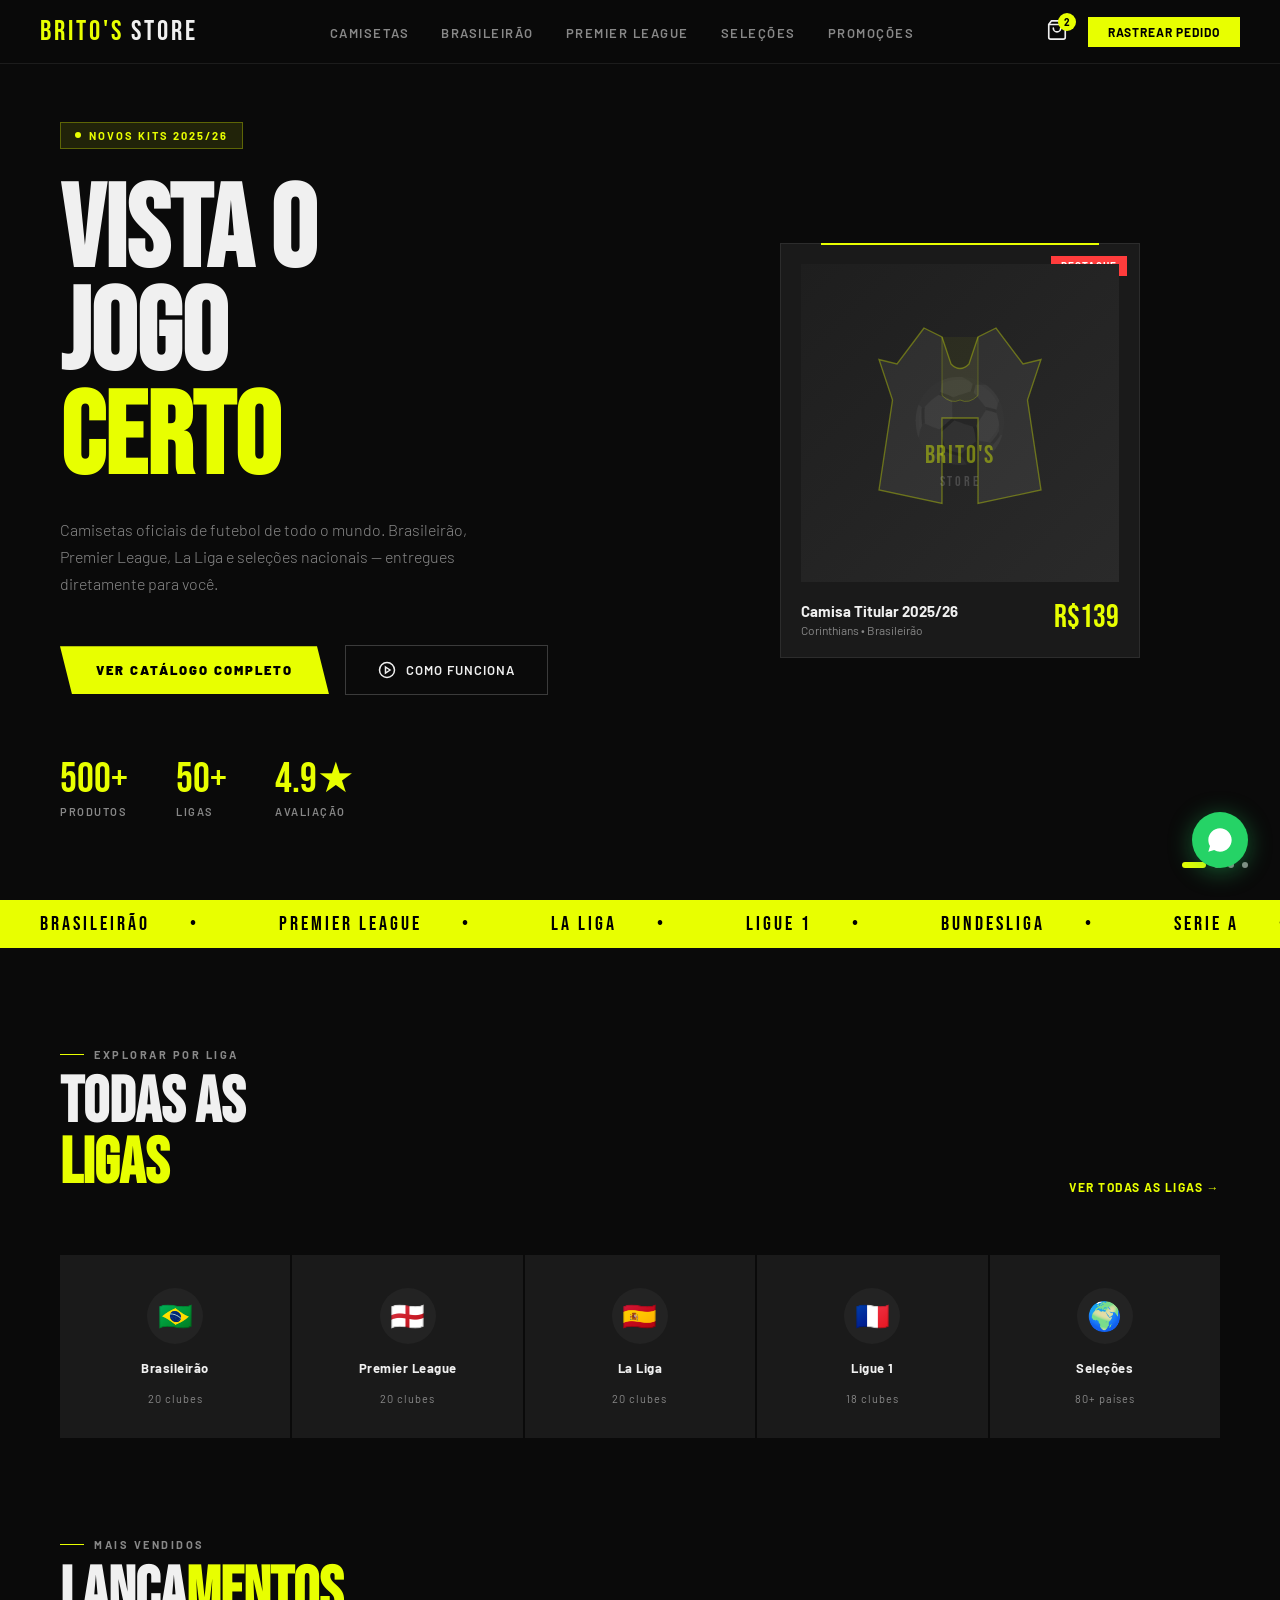
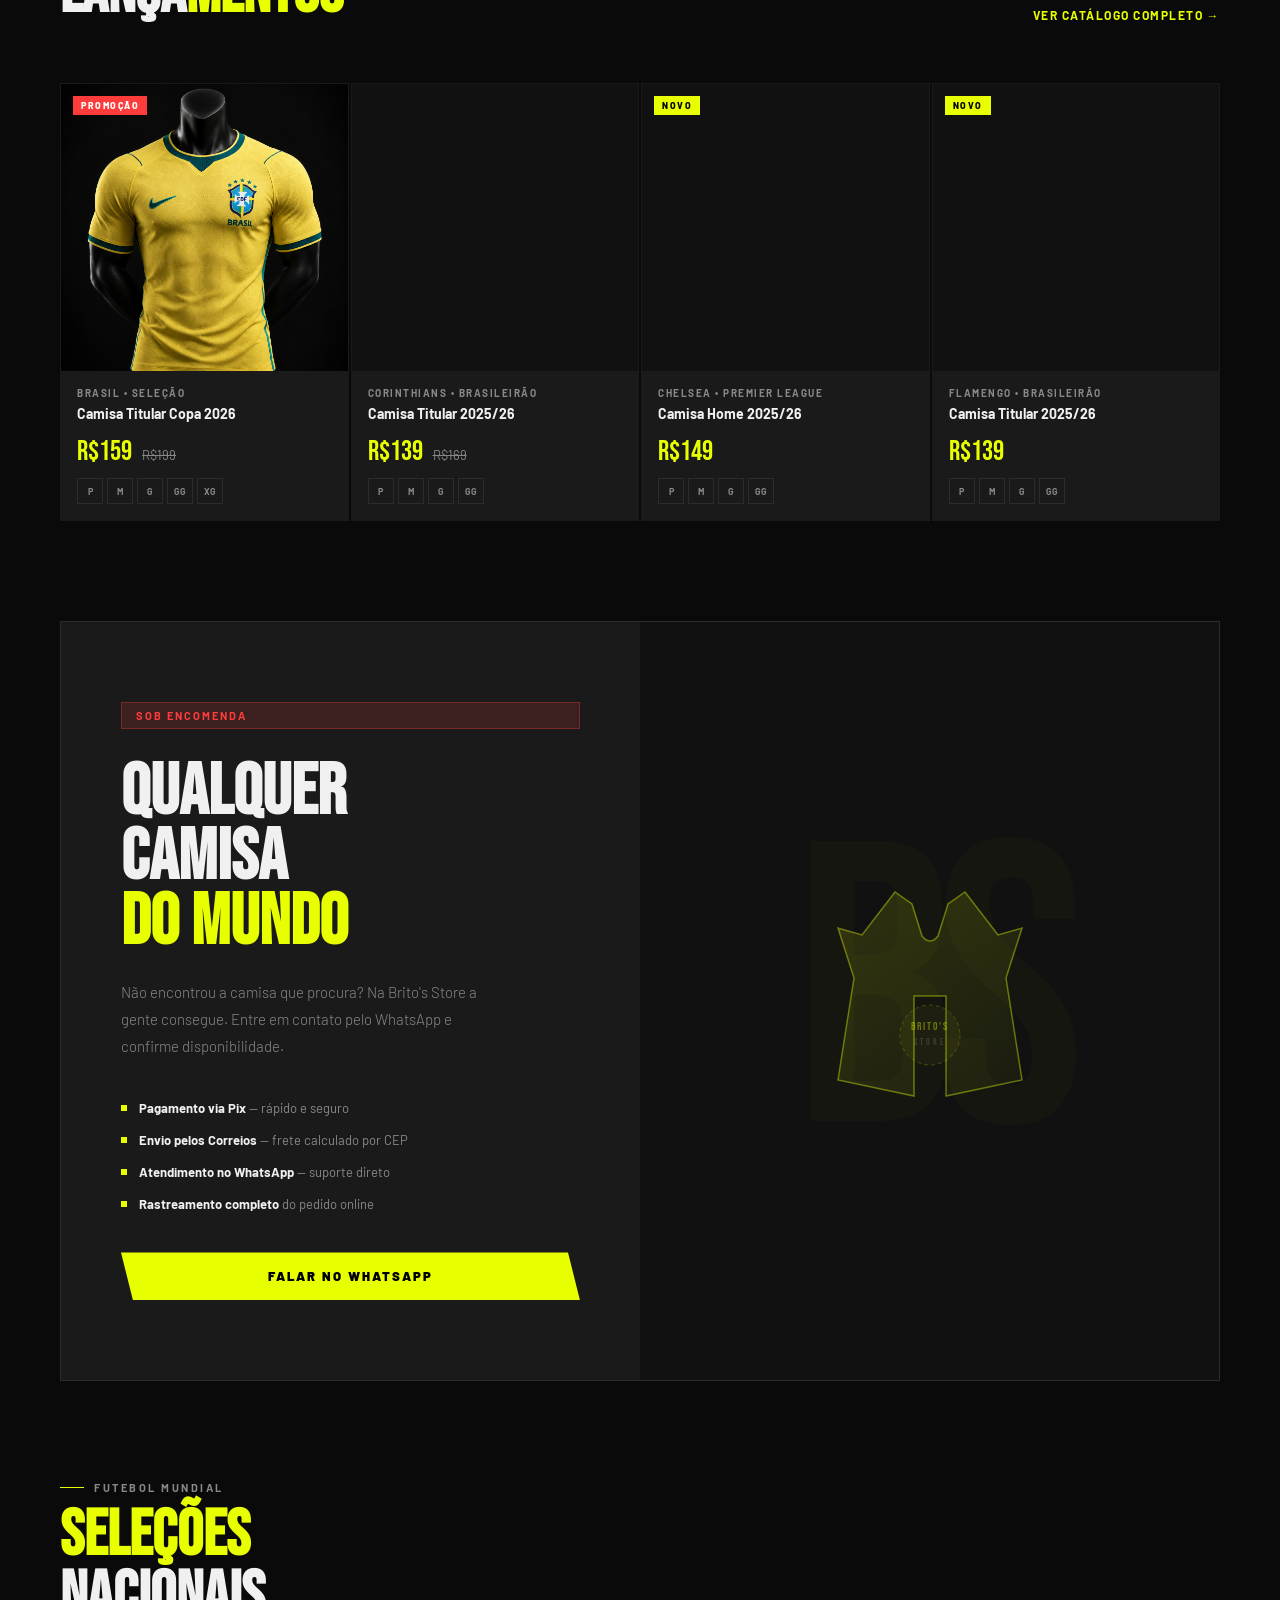
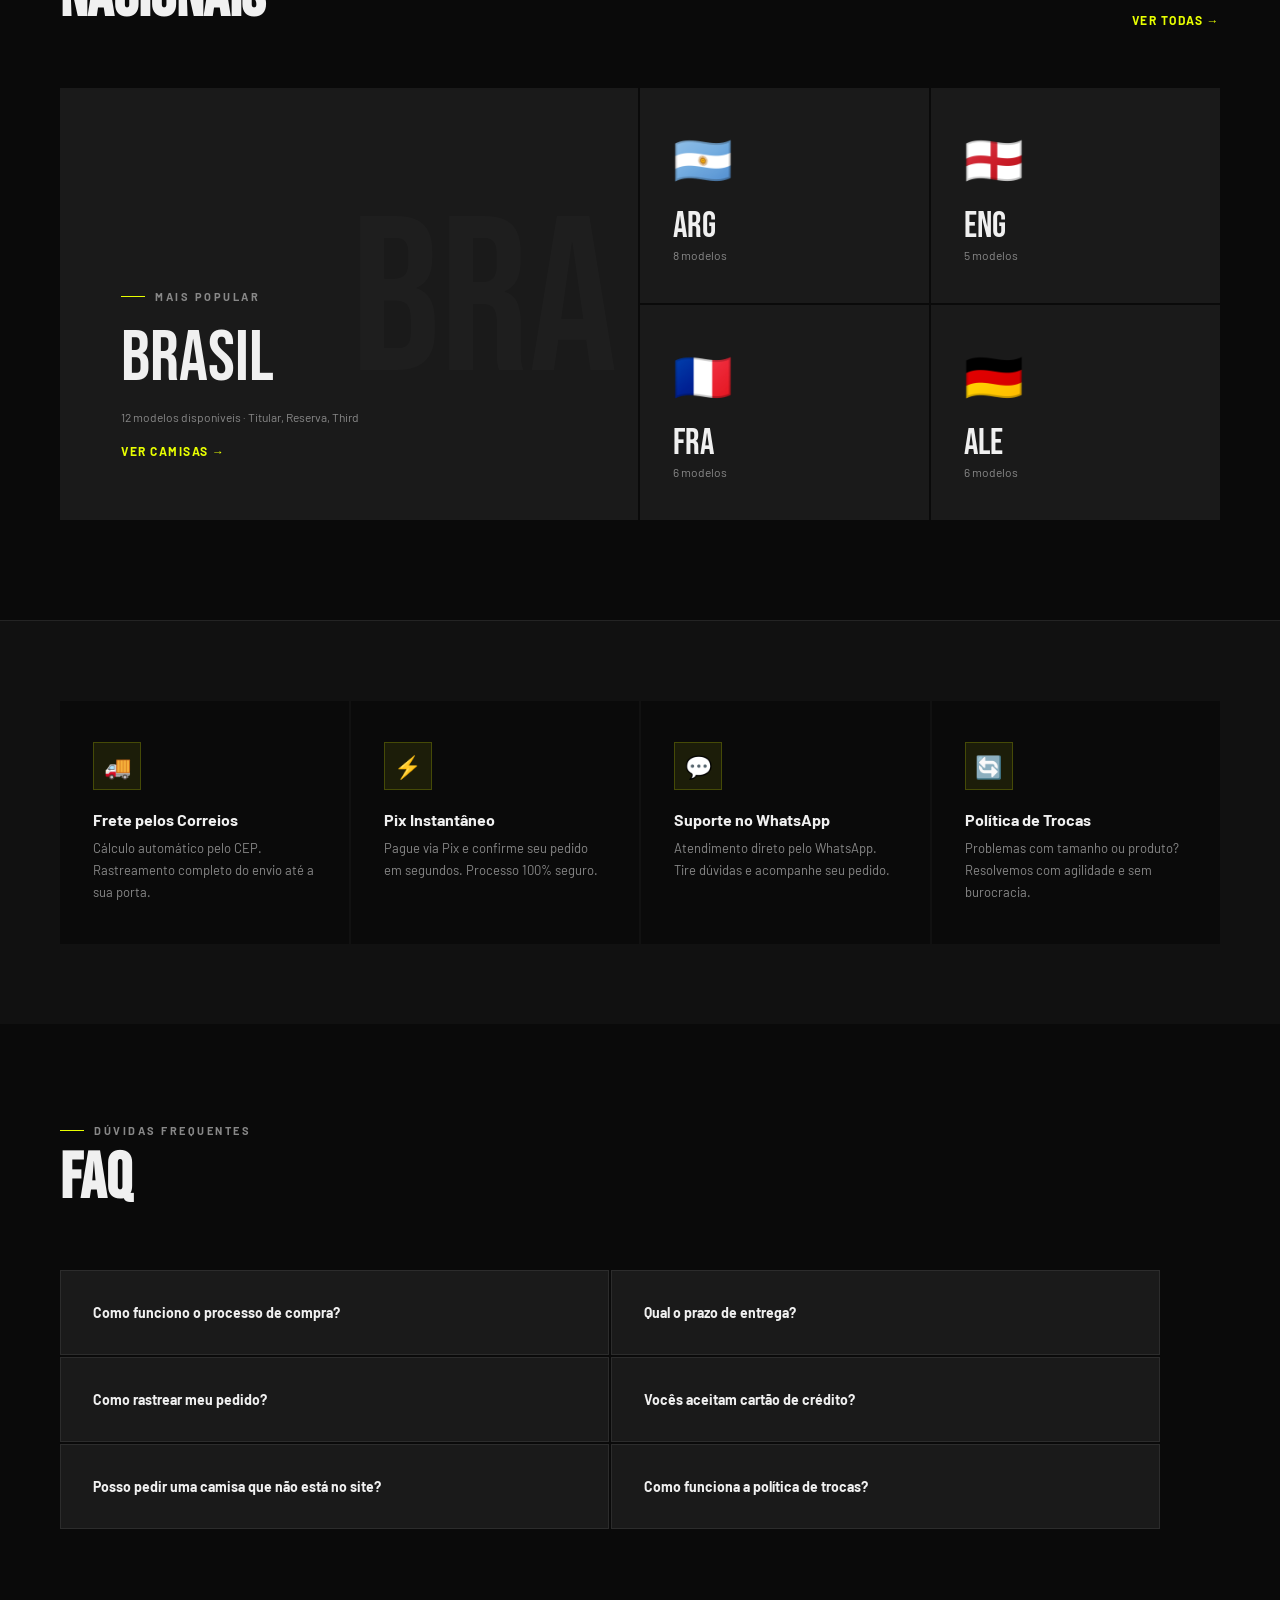
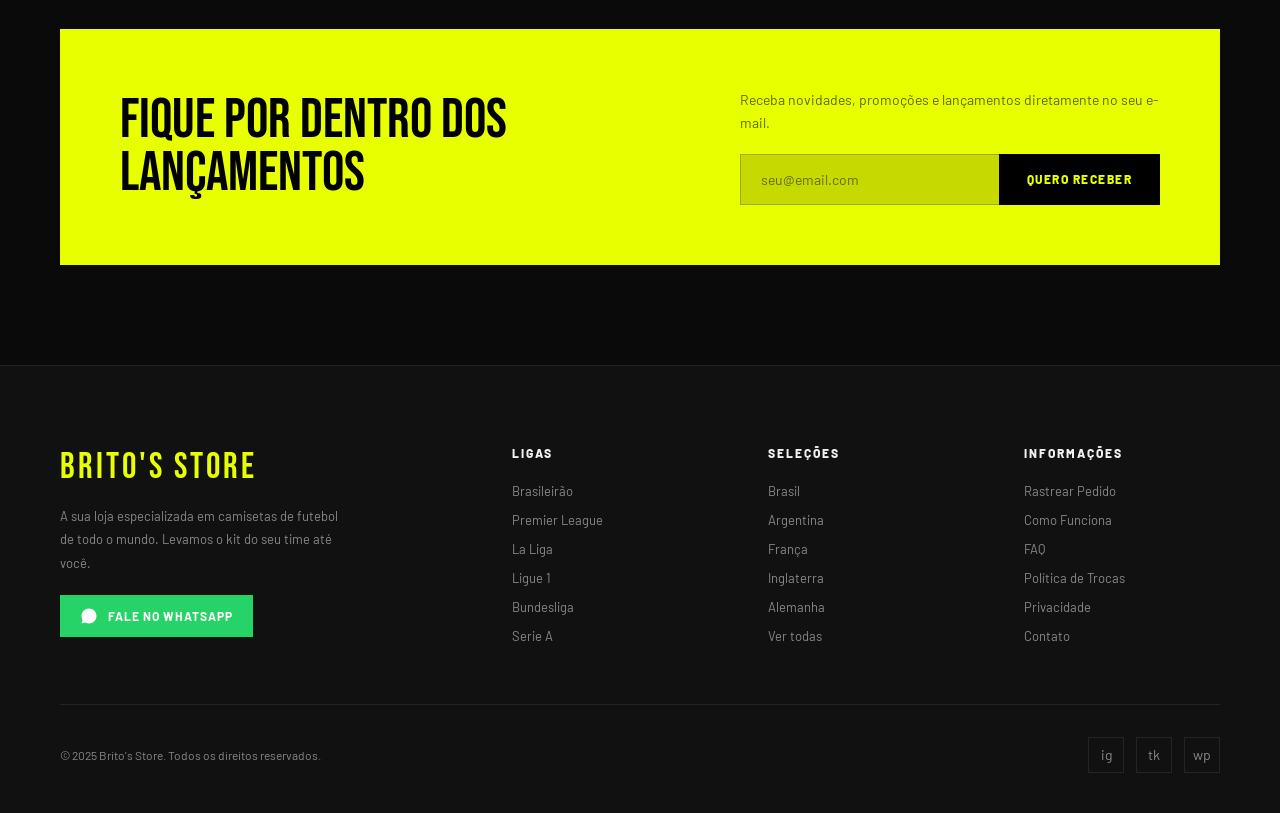
==== commit c7bc9026: "feat: remove references to 'sob encomenda' and update related text across multiple files for clarity" ====
--- a/index.html
+++ b/index.html
@@ -117,7 +117,6 @@
   .badge { font-size: 9px; font-weight: 800; letter-spacing: 1.5px; text-transform: uppercase; padding: 4px 8px; }
   .badge-new { background: var(--accent); color: #000; }
   .badge-promo { background: var(--accent2); color: #fff; }
-  .badge-enc { background: rgba(255,255,255,0.15); color: var(--text); }
   .product-actions { position: absolute; bottom: 0; left: 0; right: 0; padding: 16px; display: flex; gap: 8px; opacity: 0; transform: translateY(8px); transition: all .25s; z-index: 2; background: linear-gradient(to top, rgba(0,0,0,.8), transparent); }
   .btn-add { flex: 1; background: var(--accent); color: #000; border: none; padding: 10px; font-family: var(--font-body); font-weight: 800; font-size: 11px; letter-spacing: 1px; text-transform: uppercase; cursor: pointer; transition: all .15s; }
   .btn-add:hover { background: #fff; }
@@ -331,14 +330,14 @@
     <div class="showcase-left">
       <span class="showcase-tag">Sob Encomenda</span>
       <h2 class="showcase-title">QUALQUER<br>CAMISA<br><span style="color:var(--accent)">DO MUNDO</span></h2>
-      <p class="showcase-desc">Não encontrou a camisa que procura? Na Brito's Store trabalhamos sob encomenda — se existe, a gente consegue. Prazo informado após confirmação do pagamento via Pix.</p>
+      <p class="showcase-desc">Não encontrou a camisa que procura? Na Brito's Store a gente consegue. Entre em contato pelo WhatsApp e confirme disponibilidade.</p>
       <div class="showcase-features">
         <div class="feat"><div class="feat-dot"></div><span><strong>Pagamento via Pix</strong> — rápido e seguro</span></div>
         <div class="feat"><div class="feat-dot"></div><span><strong>Envio pelos Correios</strong> — frete calculado por CEP</span></div>
         <div class="feat"><div class="feat-dot"></div><span><strong>Atendimento no WhatsApp</strong> — suporte direto</span></div>
         <div class="feat"><div class="feat-dot"></div><span><strong>Rastreamento completo</strong> do pedido online</span></div>
       </div>
-      <button class="btn-primary" onclick="window.open('https://wa.me/5511940028422?text=Olá! Gostaria de fazer uma encomenda.','_blank')">Fazer Encomenda</button>
+      <button class="btn-primary" onclick="window.open('https://wa.me/5511940028422?text=Olá! Gostaria de saber mais sobre as camisetas.','_blank')">Falar no WhatsApp</button>
     </div>
     <div class="showcase-right">
       <div class="showcase-jersey">
@@ -408,10 +407,10 @@
     </div>
   </div>
   <div class="faq-grid">
-    <div class="faq-item" onclick="toggleFaq(this)"><div class="faq-q">Como funciona o modelo sob encomenda? <span>→</span></div><div class="faq-a">Após você realizar o pedido e confirmar o pagamento via Pix, realizamos a compra do fornecedor e enviamos diretamente para você. O prazo é informado após a confirmação.</div></div>
+    <div class="faq-item" onclick="toggleFaq(this)"><div class="faq-q">Como funciono o processo de compra? <span>→</span></div><div class="faq-a">Adicione ao carrinho, finalize o pedido e pague via Pix. Após a confirmação do pagamento, enviamos pelos Correios e você recebe o código de rastreamento pelo WhatsApp.</div></div>
     <div class="faq-item" onclick="toggleFaq(this)"><div class="faq-q">Qual o prazo de entrega? <span>→</span></div><div class="faq-a">O prazo varia conforme a disponibilidade do fornecedor e sua localização. Informamos o prazo exato após a confirmação do pagamento via WhatsApp.</div></div>
     <div class="faq-item" onclick="toggleFaq(this)"><div class="faq-q">Como rastrear meu pedido? <span>→</span></div><div class="faq-a">Acesse a página "Rastrear Pedido" e informe o número do seu pedido junto com seu e-mail ou WhatsApp. O código dos Correios também será enviado por mensagem.</div></div>
-    <div class="faq-item" onclick="toggleFaq(this)"><div class="faq-q">Vocês aceitam cartão de crédito? <span>→</span></div><div class="faq-a">No momento trabalhamos exclusivamente com Pix para garantir rapidez e segurança no processo de confirmação dos pedidos sob encomenda.</div></div>
+    <div class="faq-item" onclick="toggleFaq(this)"><div class="faq-q">Vocês aceitam cartão de crédito? <span>→</span></div><div class="faq-a">No momento trabalhamos exclusivamente com Pix para garantir rapidez e segurança no processo de confirmação dos pedidos.</div></div>
     <div class="faq-item" onclick="toggleFaq(this)"><div class="faq-q">Posso pedir uma camisa que não está no site? <span>→</span></div><div class="faq-a">Sim! Entre em contato pelo WhatsApp descrevendo a camisa desejada. Se existir no mercado, conseguimos para você.</div></div>
     <div class="faq-item" onclick="toggleFaq(this)"><div class="faq-q">Como funciona a política de trocas? <span>→</span></div><div class="faq-a">Aceitamos trocas por problemas de tamanho ou defeito de fabricação. Entre em contato pelo WhatsApp em até 7 dias após o recebimento.</div></div>
   </div>
@@ -434,7 +433,7 @@
   <div class="footer-top">
     <div>
       <div class="footer-logo">BRITO'S STORE</div>
-      <p class="footer-desc">A sua loja especializada em camisetas de futebol de todo o mundo. Trabalhamos sob encomenda para levar o kit do seu time até você.</p>
+      <p class="footer-desc">A sua loja especializada em camisetas de futebol de todo o mundo. Levamos o kit do seu time até você.</p>
       <div class="footer-wpp" onclick="window.open('https://wa.me/5511940028422','_blank')" style="cursor:pointer">
         <svg width="18" height="18" viewBox="0 0 24 24" fill="white"><path d="M17.472 14.382c-.297-.149-1.758-.867-2.03-.967-.273-.099-.471-.148-.67.15-.197.297-.767.966-.94 1.164-.173.199-.347.223-.644.075-.297-.15-1.255-.463-2.39-1.475-.883-.788-1.48-1.761-1.653-2.059-.173-.297-.018-.458.13-.606.134-.133.298-.347.446-.52.149-.174.198-.298.298-.497.099-.198.05-.371-.025-.52-.075-.149-.669-1.612-.916-2.207-.242-.579-.487-.5-.669-.51-.173-.008-.371-.01-.57-.01-.198 0-.52.074-.792.372-.272.297-1.04 1.016-1.04 2.479 0 1.462 1.065 2.875 1.213 3.074.149.198 2.096 3.2 5.077 4.487.709.306 1.262.489 1.694.625.712.227 1.36.195 1.871.118.571-.085 1.758-.719 2.006-1.413.248-.694.248-1.289.173-1.413-.074-.124-.272-.198-.57-.347z"/><path d="M11.999 2C6.477 2 2 6.477 2 12c0 1.89.525 3.657 1.438 5.168L2 22l4.944-1.424A9.953 9.953 0 0012 22c5.523 0 10-4.477 10-10S17.523 2 12 2z"/></svg>
         Fale no WhatsApp
@@ -494,9 +493,8 @@
   document.getElementById('featuredGrid').innerHTML = featured.map(p => {
     const badgeHTML = p.badge === 'new'  ? '<span class="badge badge-new">Novo</span>'
                     : p.badge === 'promo' ? '<span class="badge badge-promo">Promoção</span>'
-                    : p.badge === 'enc'   ? '<span class="badge badge-enc">Encomenda</span>'
                     : '';
-    const btnLabel = p.status === 'encomenda' ? 'Encomendar' : 'Adicionar ao Carrinho';
+    const btnLabel = 'Adicionar ao Carrinho';
     const wppMsg = encodeURIComponent(`Olá! Tenho interesse na camisa: ${p.name} - ${p.club}\nValor: R$${p.price}`);
     return `
       <div class="product-card" onclick="location.href='produto.html?id=${p.id}'">
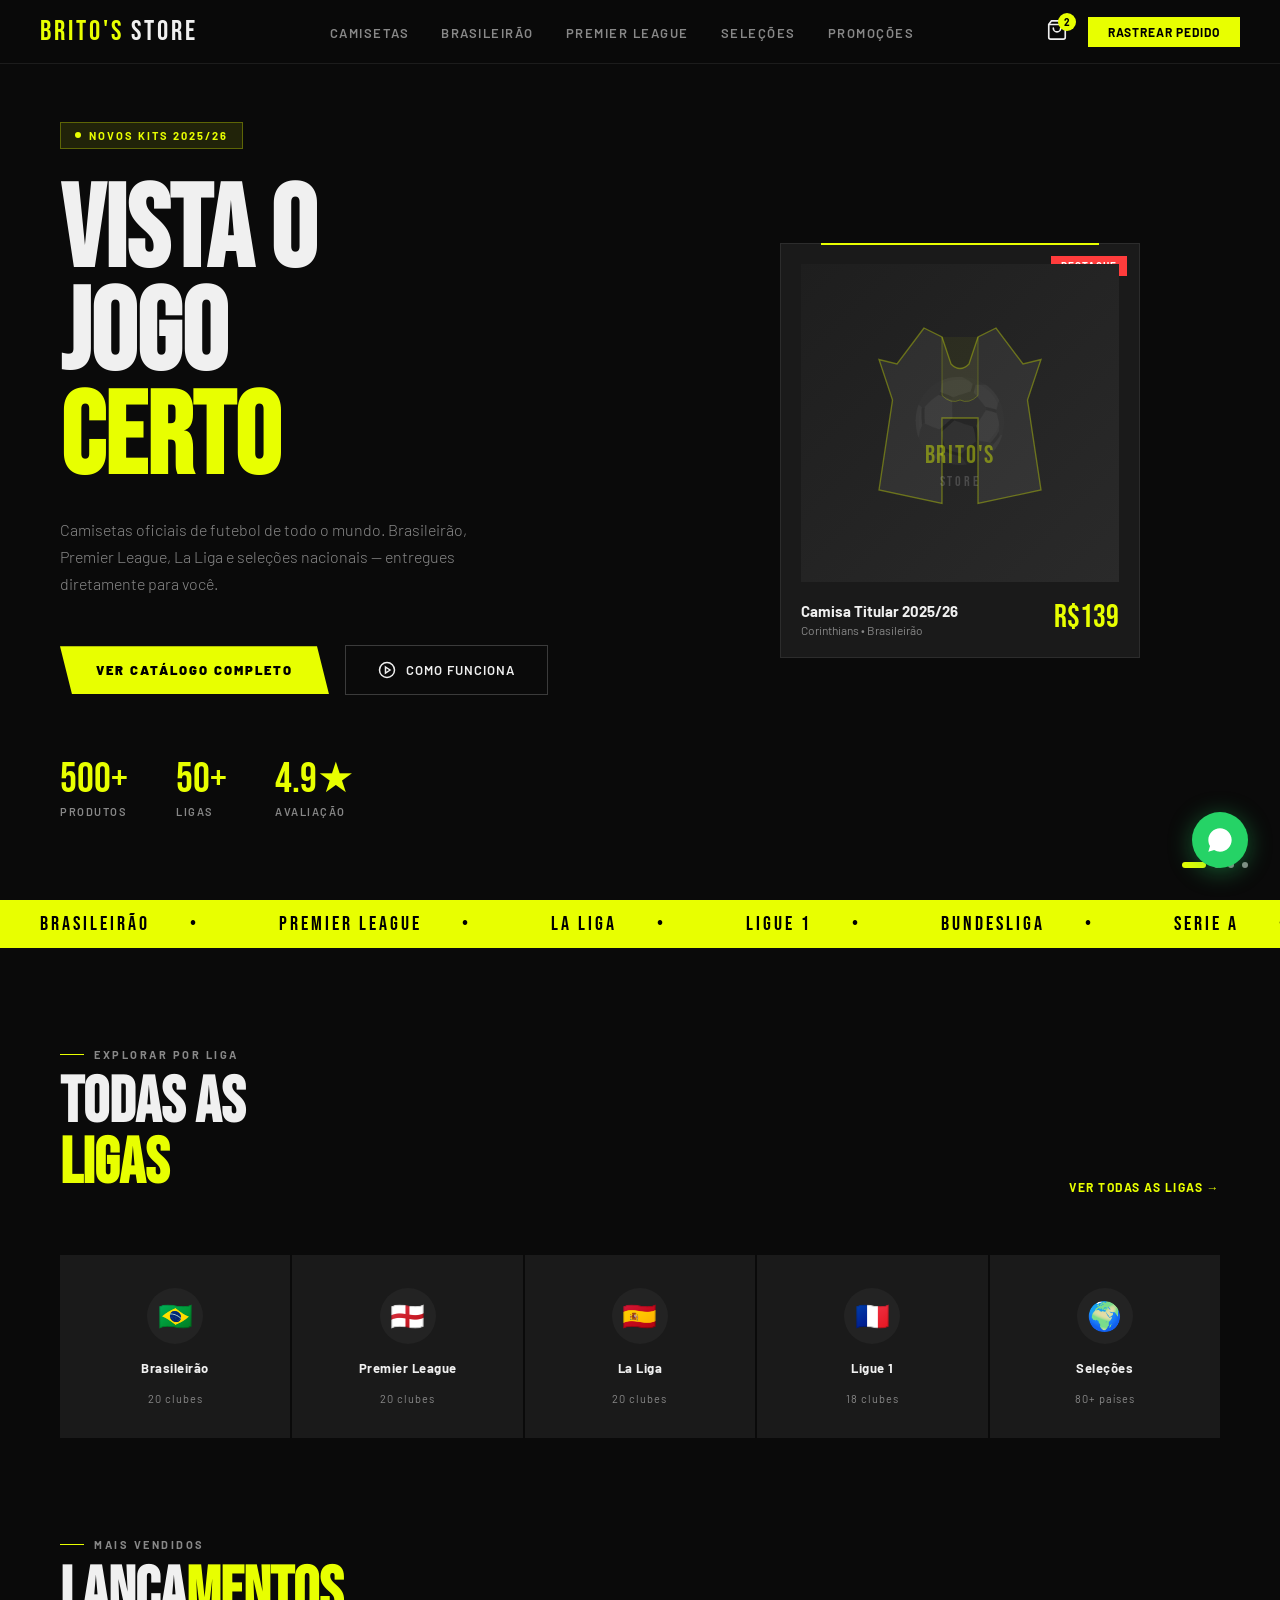
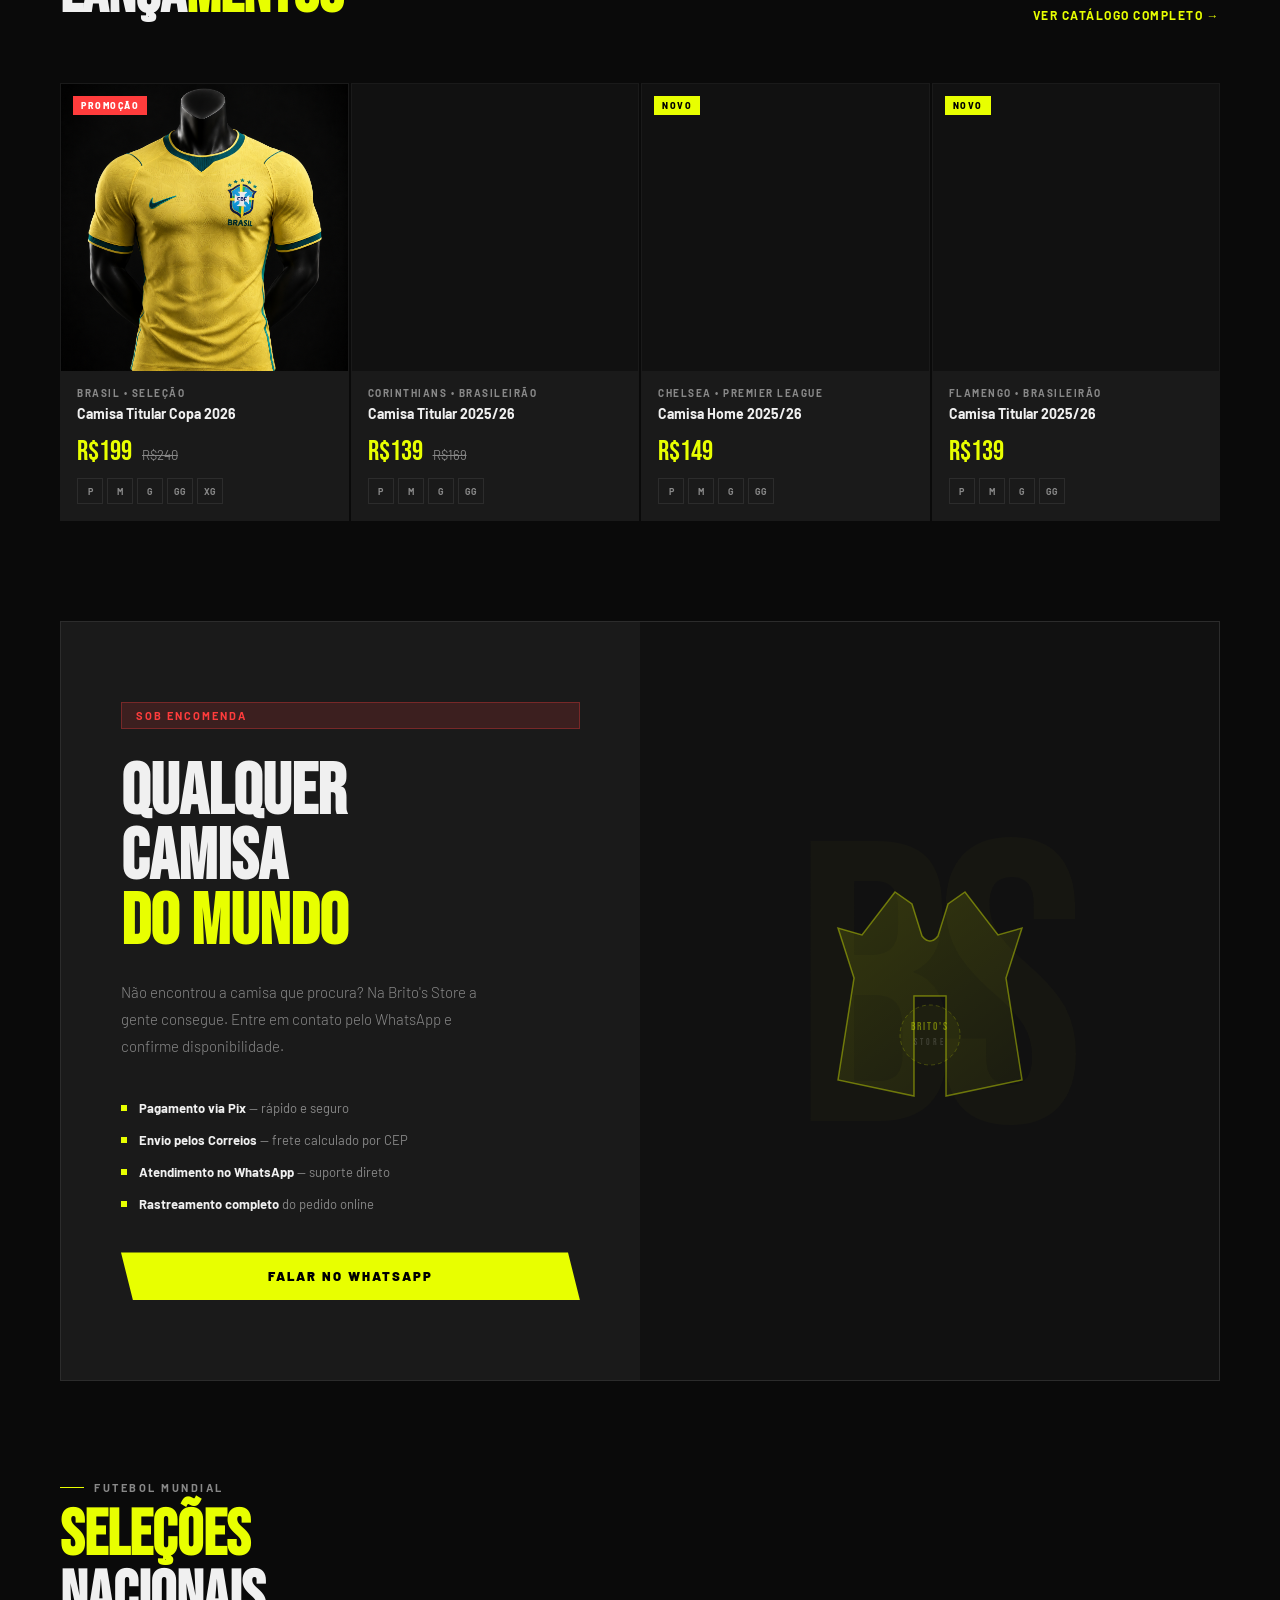
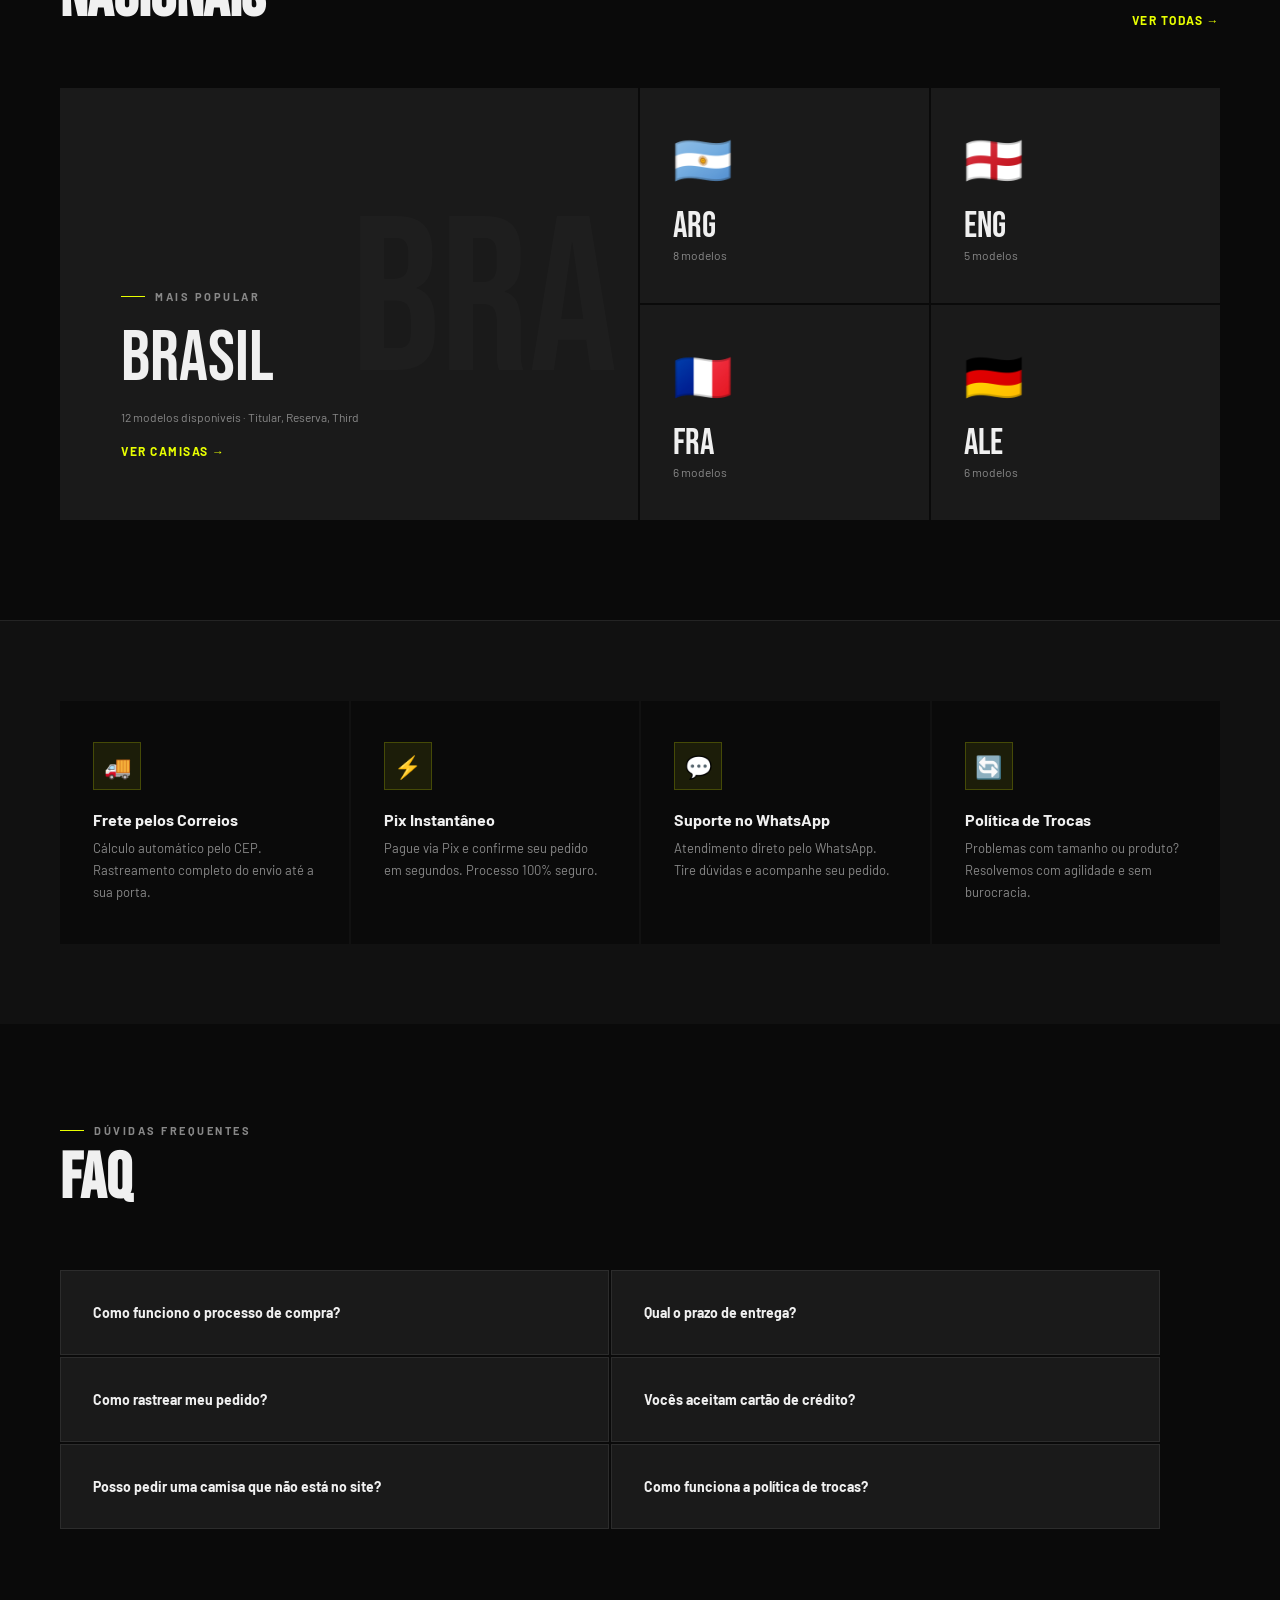
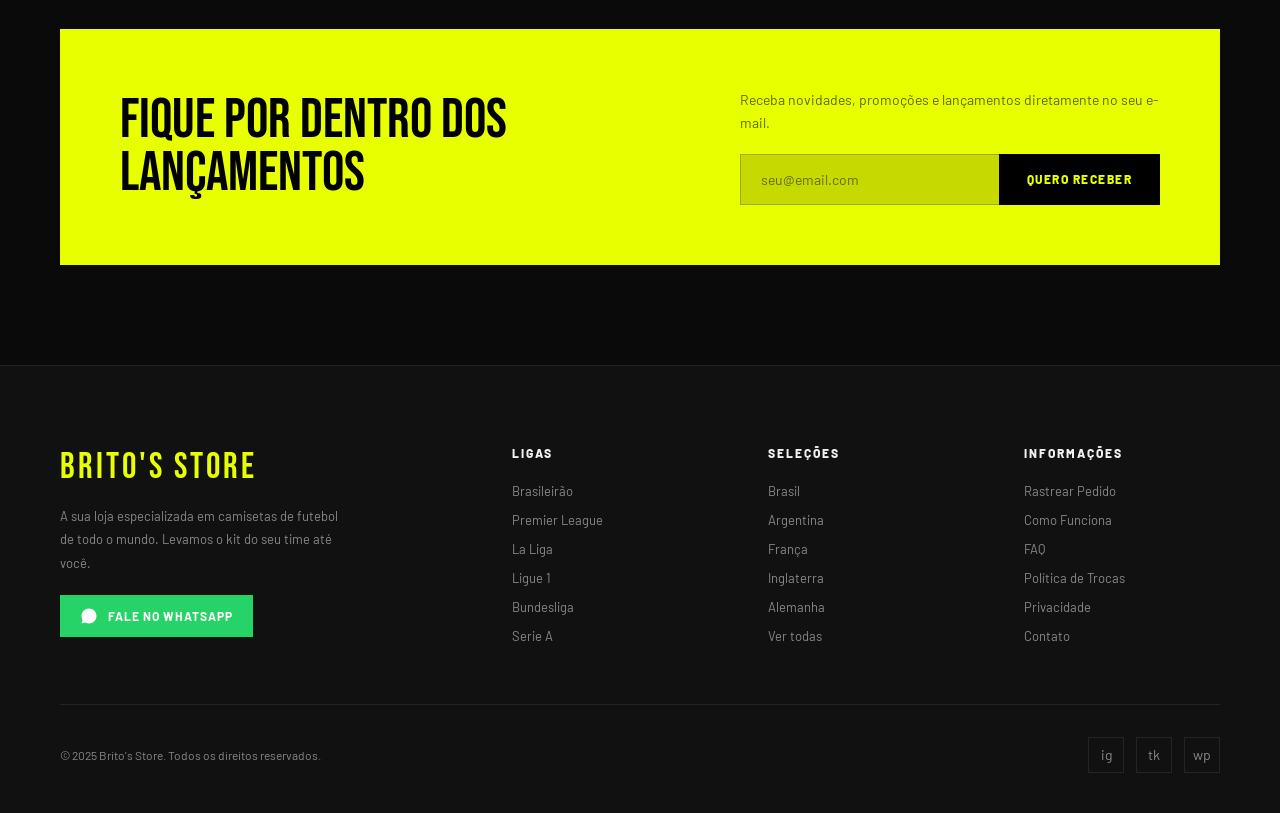
==== commit 0a27145a: "feat: update product pricing display; enhance layout and add discount percentage for clarity" ====
--- a/index.html
+++ b/index.html
@@ -117,8 +117,8 @@
   .badge { font-size: 9px; font-weight: 800; letter-spacing: 1.5px; text-transform: uppercase; padding: 4px 8px; }
   .badge-new { background: var(--accent); color: #000; }
   .badge-promo { background: var(--accent2); color: #fff; }
-  .product-actions { position: absolute; bottom: 0; left: 0; right: 0; padding: 16px; display: flex; gap: 8px; opacity: 0; transform: translateY(8px); transition: all .25s; z-index: 2; background: linear-gradient(to top, rgba(0,0,0,.8), transparent); }
-  .btn-add { flex: 1; background: var(--accent); color: #000; border: none; padding: 10px; font-family: var(--font-body); font-weight: 800; font-size: 11px; letter-spacing: 1px; text-transform: uppercase; cursor: pointer; transition: all .15s; }
+  .product-actions { position: absolute; bottom: 0; left: 0; right: 0; padding: 8px 10px; display: flex; gap: 6px; opacity: 0; transform: translateY(8px); transition: all .25s; z-index: 2; background: linear-gradient(to top, rgba(0,0,0,.8), transparent); }
+  .btn-add { flex: 1; background: var(--accent); color: #000; border: none; padding: 7px 6px; font-family: var(--font-body); font-weight: 800; font-size: 10px; letter-spacing: 1px; text-transform: uppercase; cursor: pointer; transition: all .15s; }
   .btn-add:hover { background: #fff; }
   .btn-wpp { width: 40px; height: 40px; background: #25D366; border: none; cursor: pointer; display: flex; align-items: center; justify-content: center; flex-shrink: 0; }
   .btn-wpp svg { width: 18px; height: 18px; fill: #fff; }
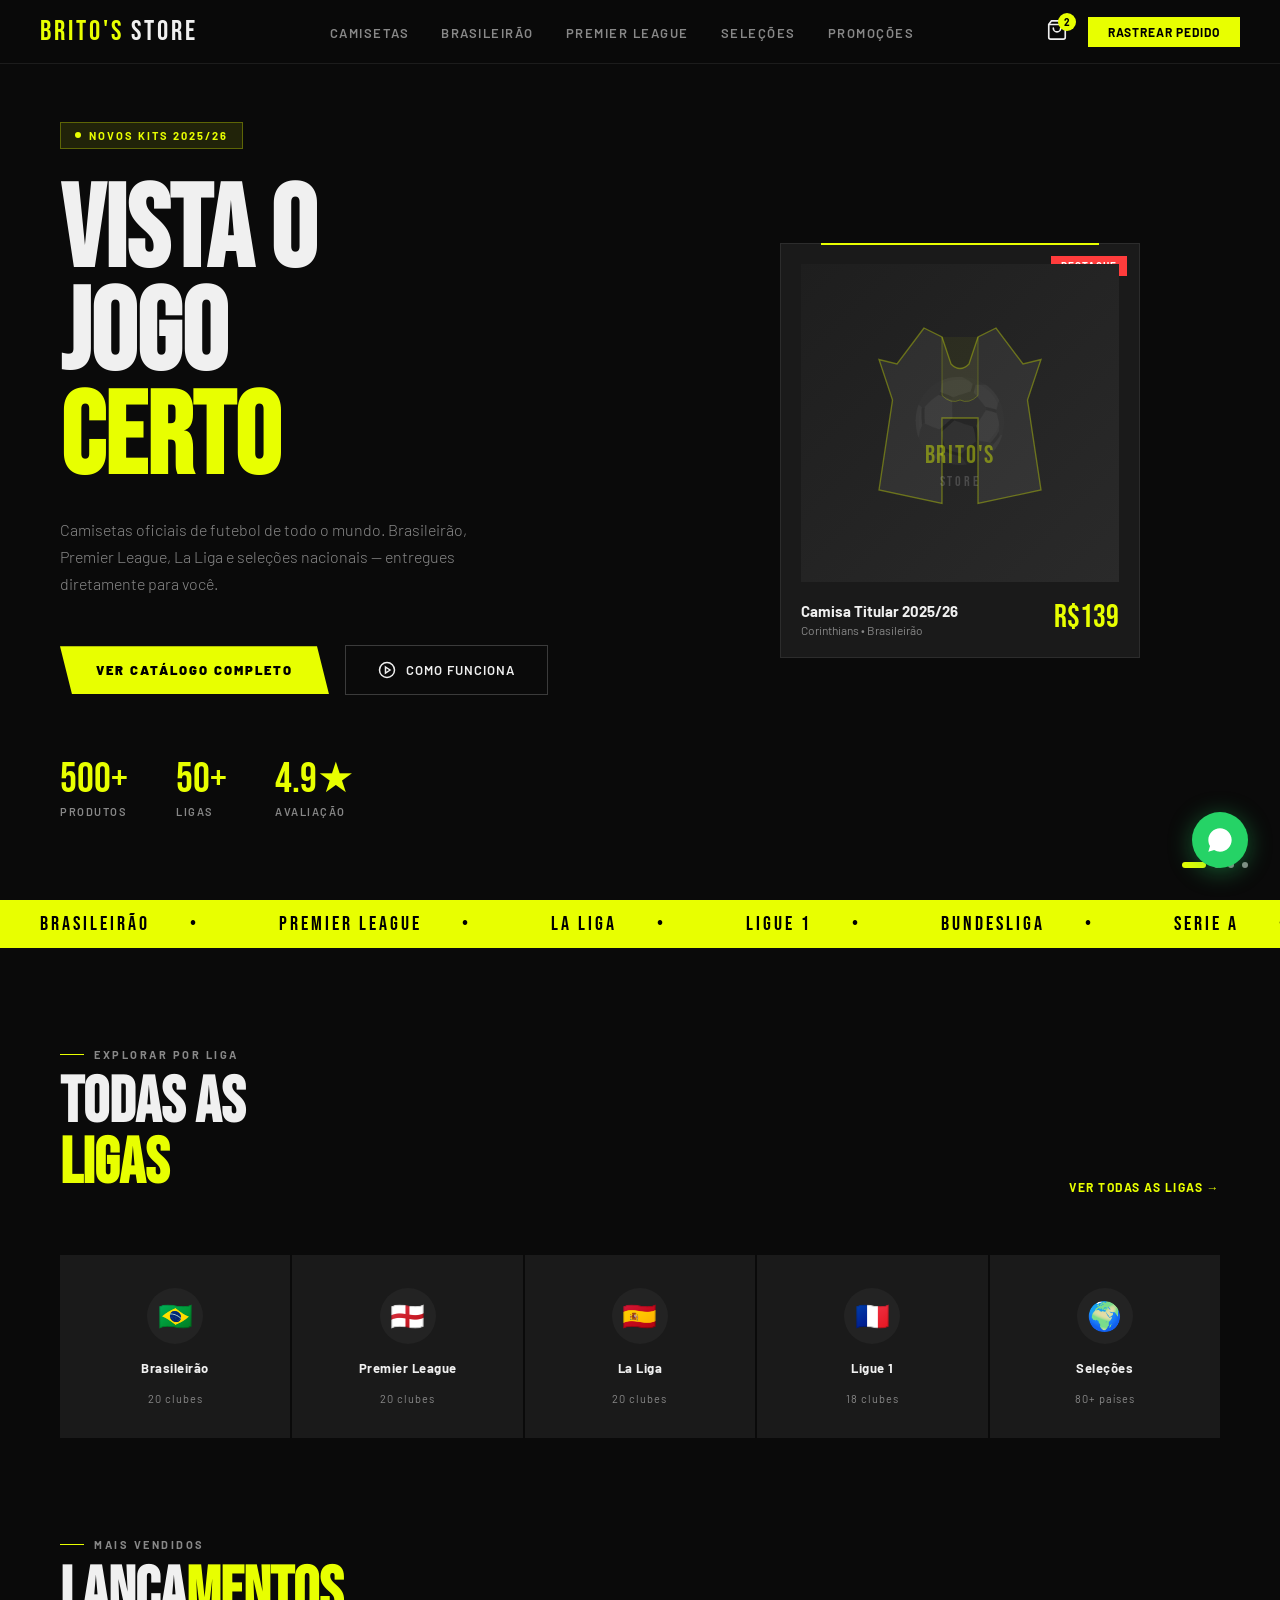
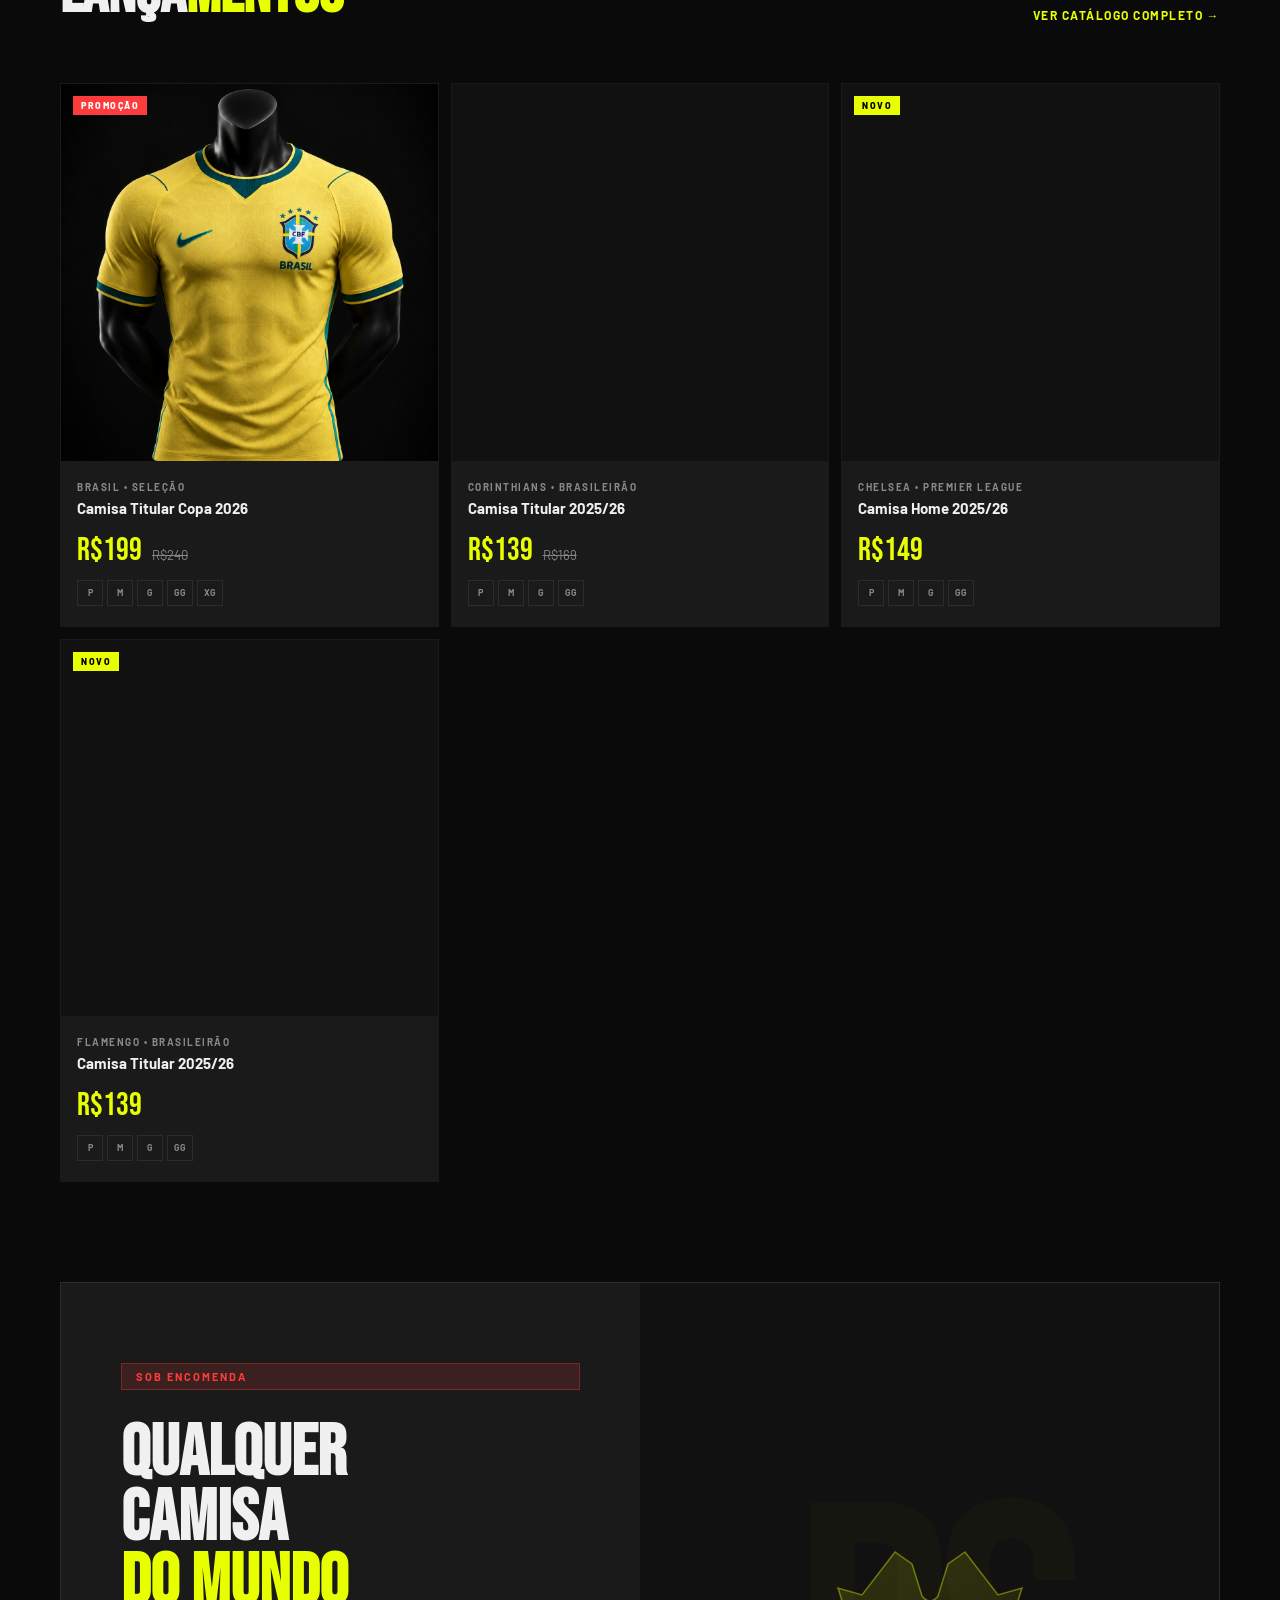
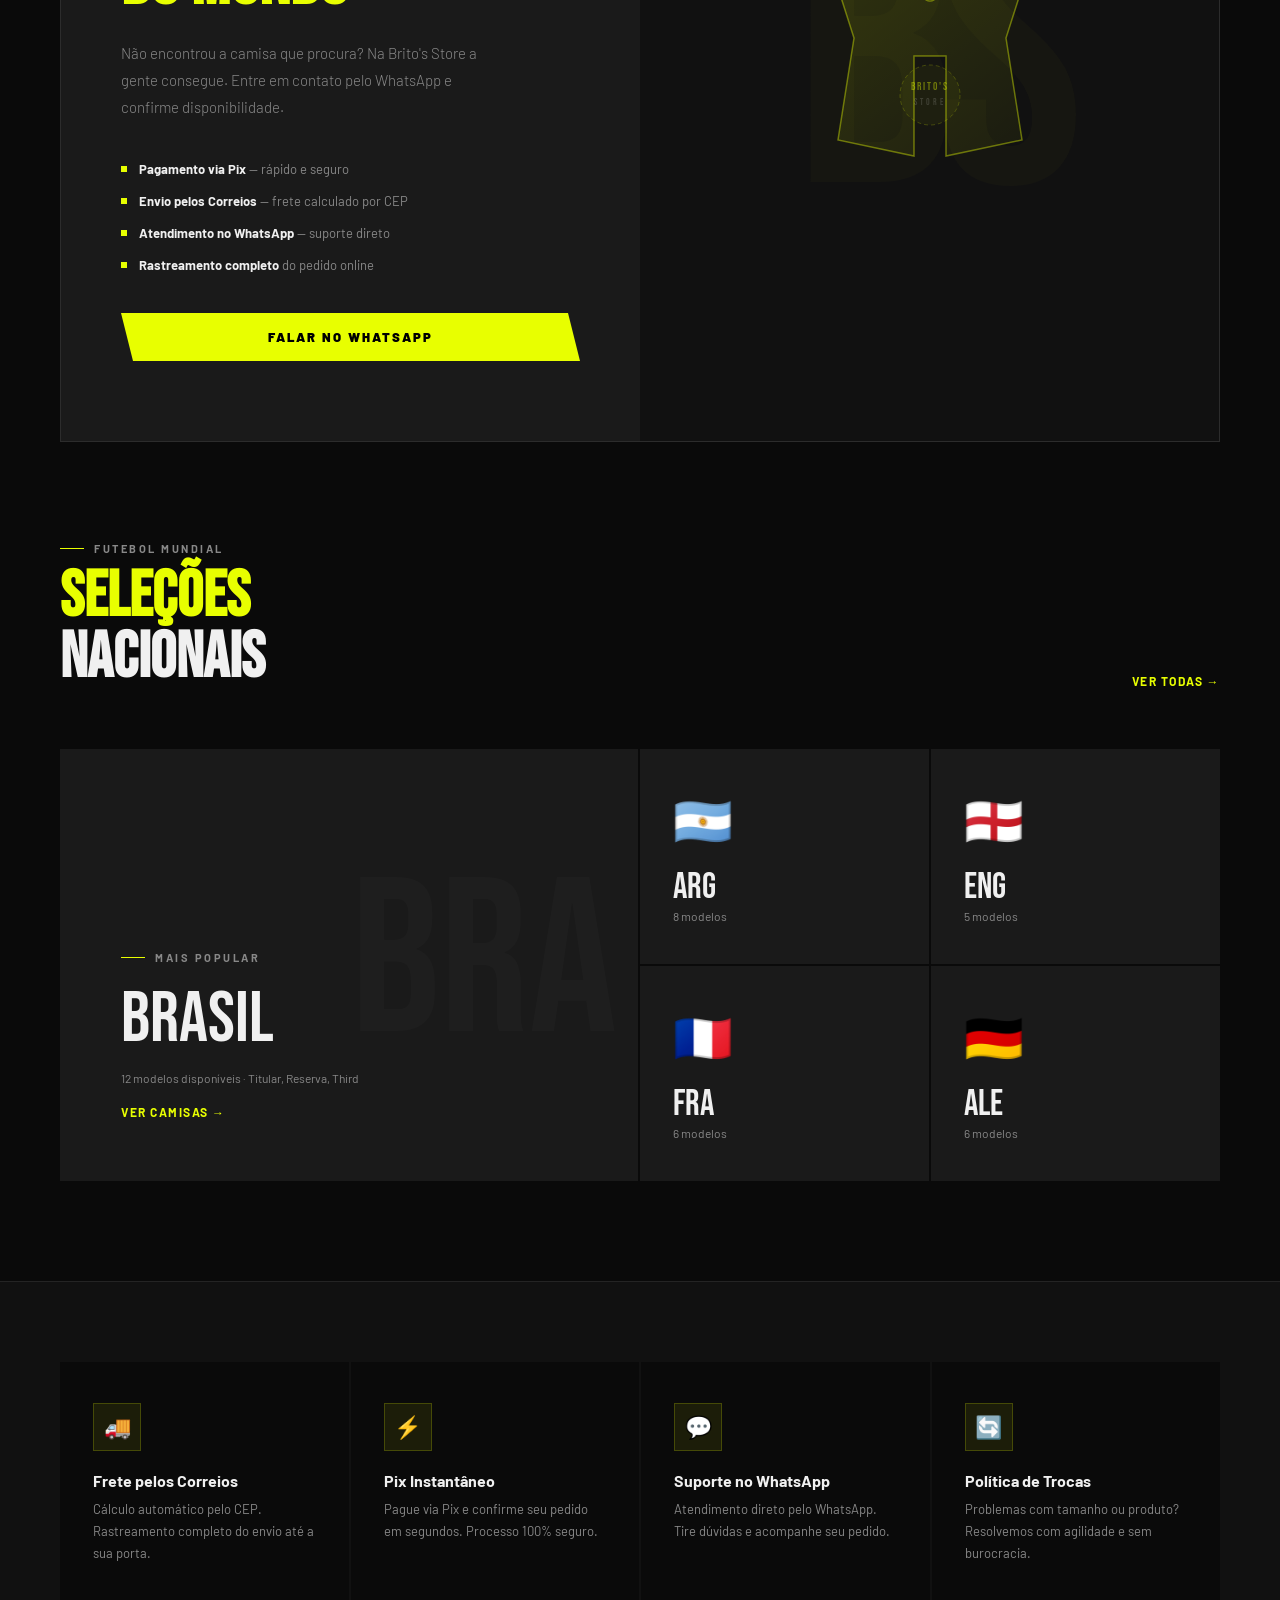
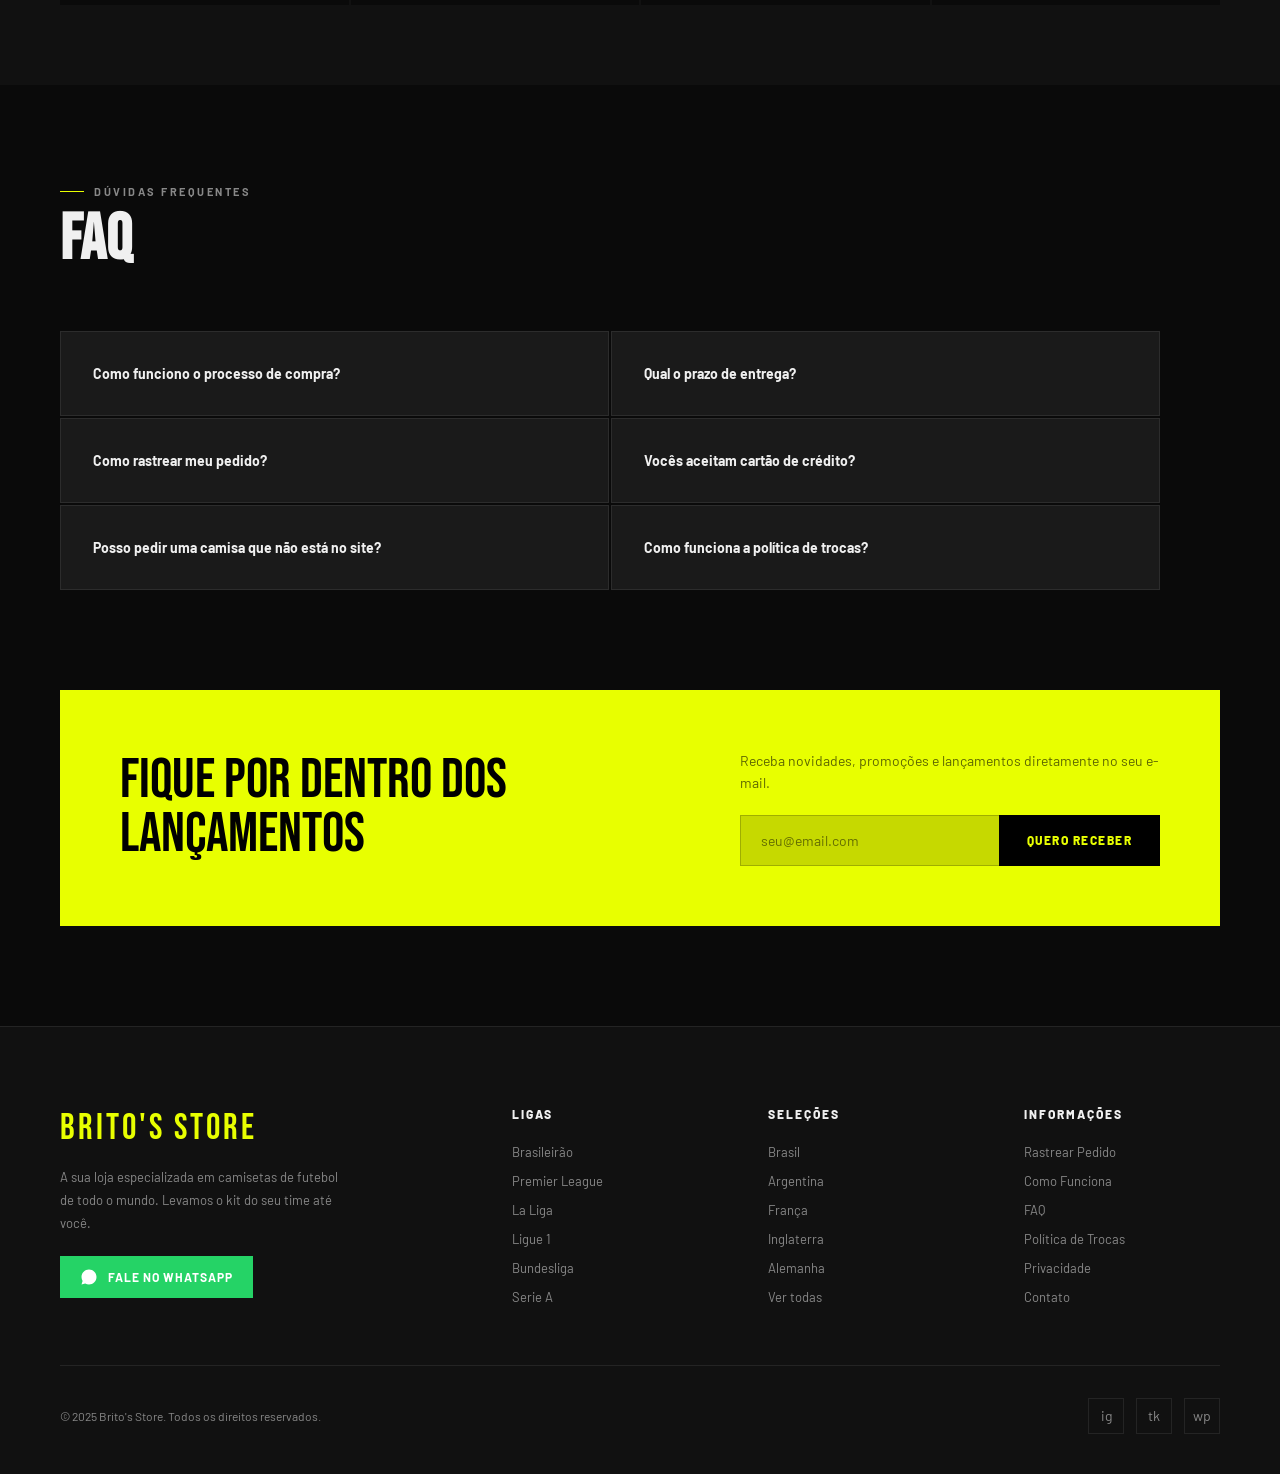
==== commit 03698c80: "feat: update product grid layout and styling; adjust column counts and spacing for improved display" ====
--- a/index.html
+++ b/index.html
@@ -106,7 +106,7 @@
   .liga-name { font-size: 13px; font-weight: 700; text-align: center; color: var(--text); letter-spacing: .5px; }
   .liga-count { font-size: 11px; color: var(--muted); letter-spacing: 1px; }
 
-  .products-grid { display: grid; grid-template-columns: repeat(4, 1fr); gap: 2px; }
+  .products-grid { display: grid; grid-template-columns: repeat(3, 1fr); gap: 12px; }
   .product-card { background: var(--bg3); cursor: pointer; transition: all .2s; position: relative; overflow: hidden; border: 1px solid transparent; }
   .product-card:hover { border-color: rgba(232,255,0,0.2); }
   .product-card:hover .product-img-inner { transform: scale(1.04); }
@@ -122,11 +122,11 @@
   .btn-add:hover { background: #fff; }
   .btn-wpp { width: 40px; height: 40px; background: #25D366; border: none; cursor: pointer; display: flex; align-items: center; justify-content: center; flex-shrink: 0; }
   .btn-wpp svg { width: 18px; height: 18px; fill: #fff; }
-  .product-info { padding: 16px; }
+  .product-info { padding: 20px 16px; }
   .product-club { font-size: 10px; font-weight: 700; letter-spacing: 1.5px; text-transform: uppercase; color: var(--muted); margin-bottom: 6px; }
-  .product-name { font-size: 14px; font-weight: 700; color: var(--text); line-height: 1.3; margin-bottom: 12px; }
+  .product-name { font-size: 15px; font-weight: 700; color: var(--text); line-height: 1.3; margin-bottom: 12px; }
   .product-price-row { display: flex; align-items: baseline; gap: 10px; }
-  .product-price { font-family: var(--font-display); font-size: 28px; color: var(--accent); }
+  .product-price { font-family: var(--font-display); font-size: 32px; color: var(--accent); }
   .product-price-old { font-size: 13px; color: var(--muted); text-decoration: line-through; }
   .product-sizes { display: flex; gap: 4px; margin-top: 10px; }
   .size-dot { width: 26px; height: 26px; border: 1px solid var(--border); display: flex; align-items: center; justify-content: center; font-size: 9px; color: var(--muted); font-weight: 700; cursor: pointer; transition: all .15s; }
@@ -601,8 +601,8 @@
   .ligas-grid { grid-template-columns: repeat(2, 1fr); gap: 4px; }
   .liga-card { padding: 24px 16px; }
 
-  .products-grid { grid-template-columns: repeat(2, 1fr); gap: 4px; }
-  .product-info { padding: 12px; }
+  .products-grid { grid-template-columns: repeat(2, 1fr); gap: 8px; }
+  .product-info { padding: 14px; }
   .product-price { font-size: 22px; }
   .product-name { font-size: 12px; }
   .product-actions { opacity: 1; transform: none; }
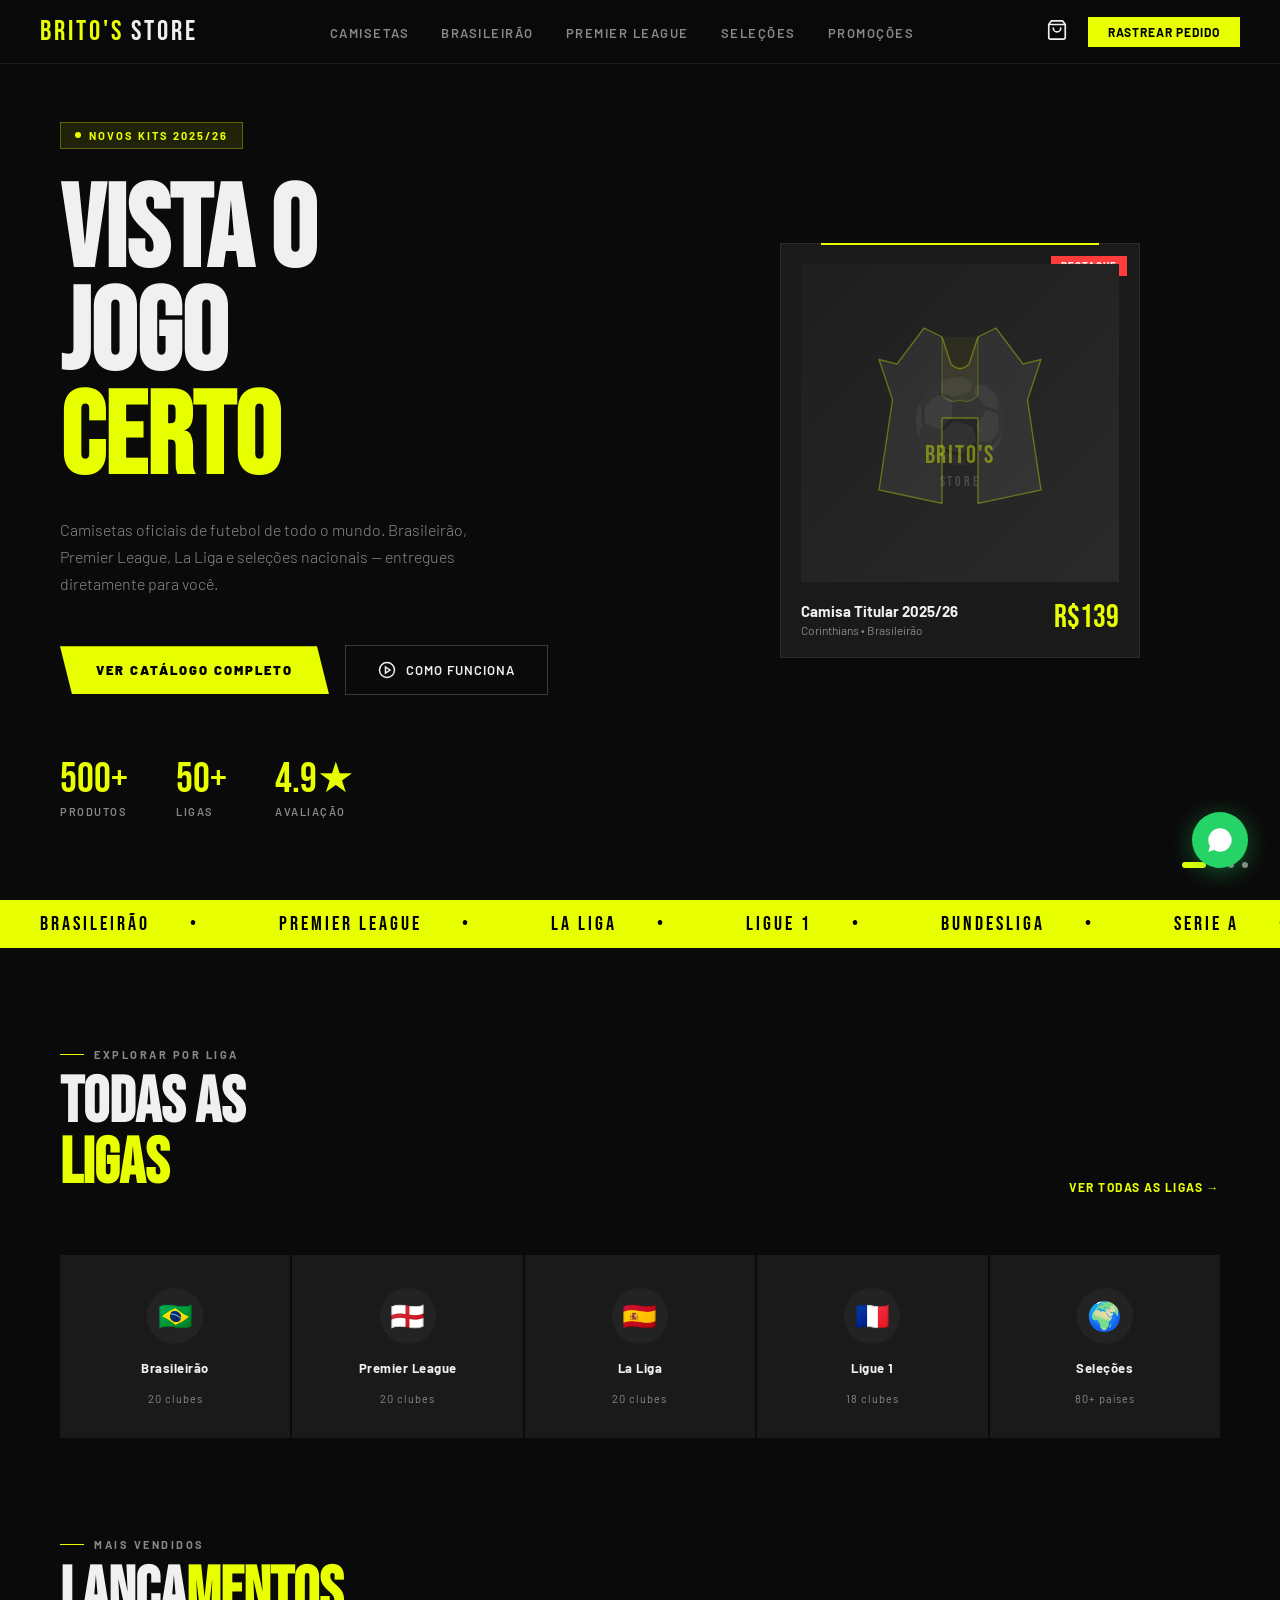
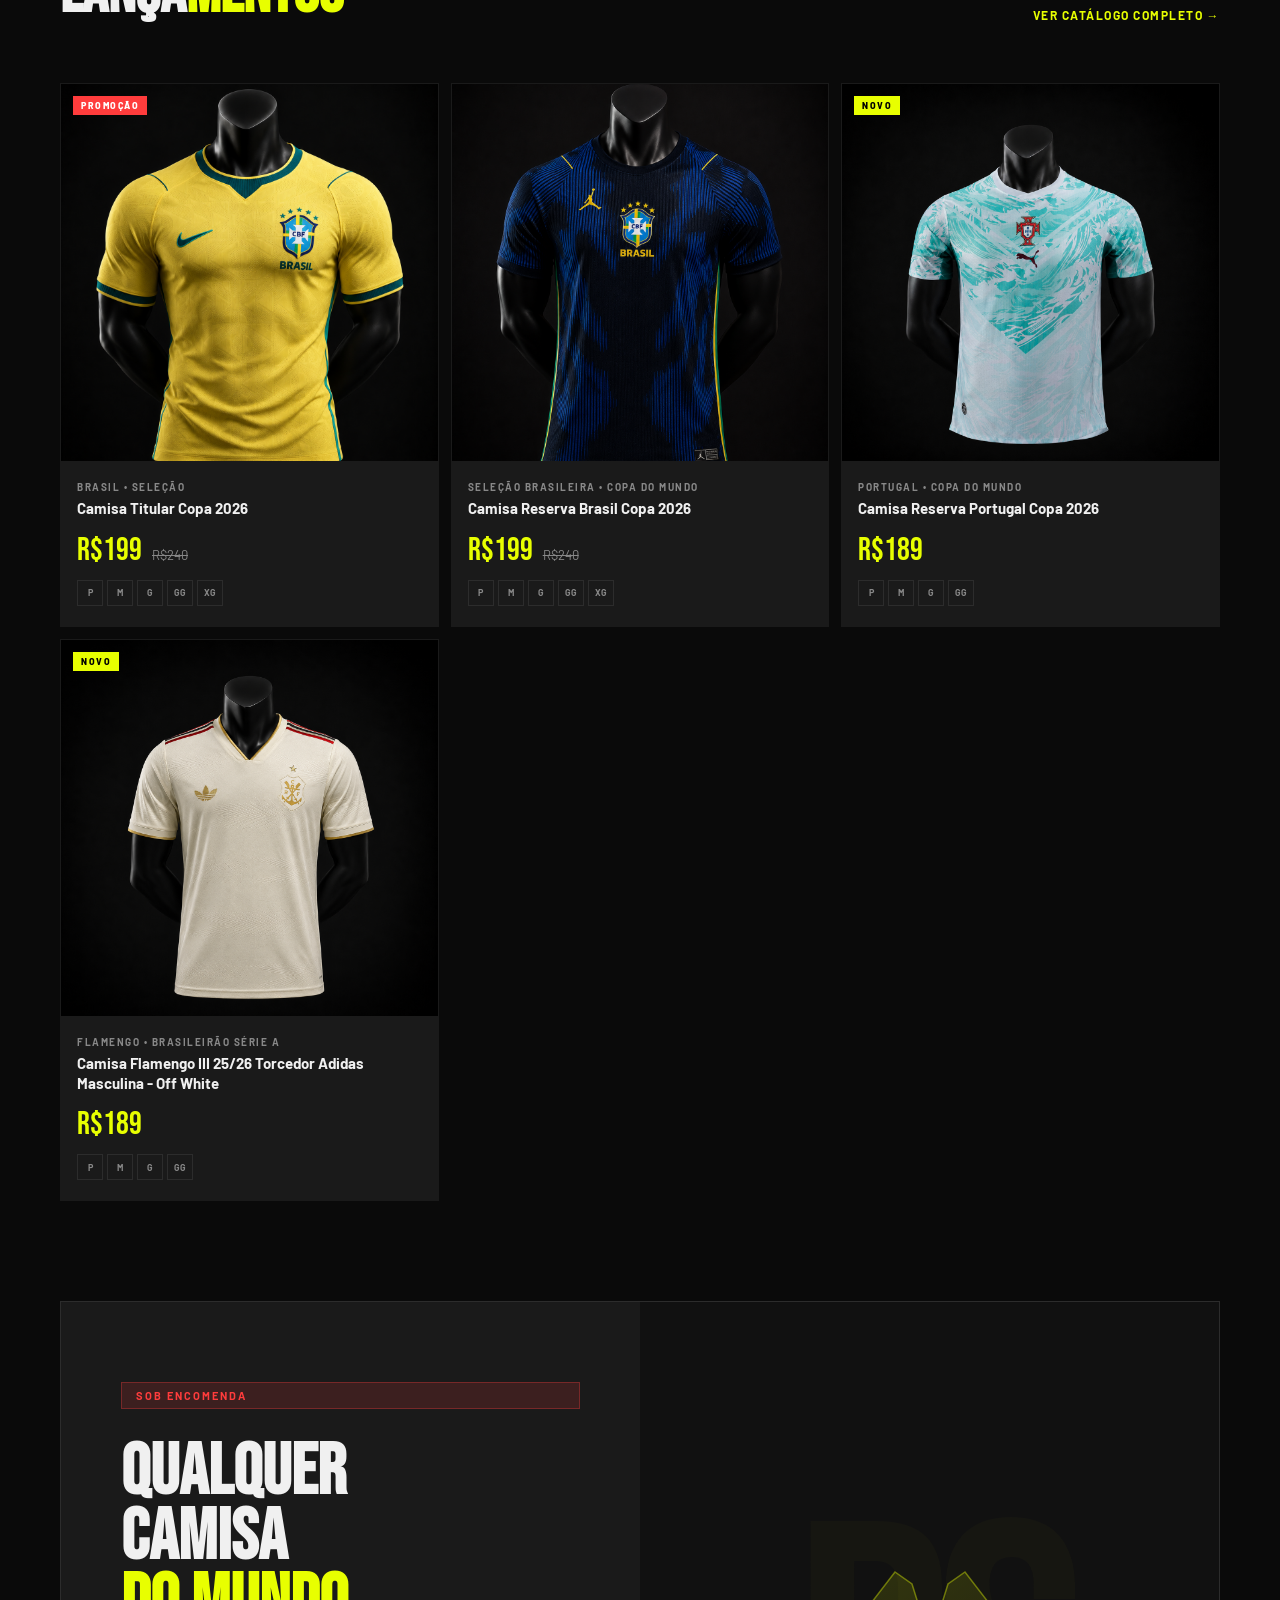
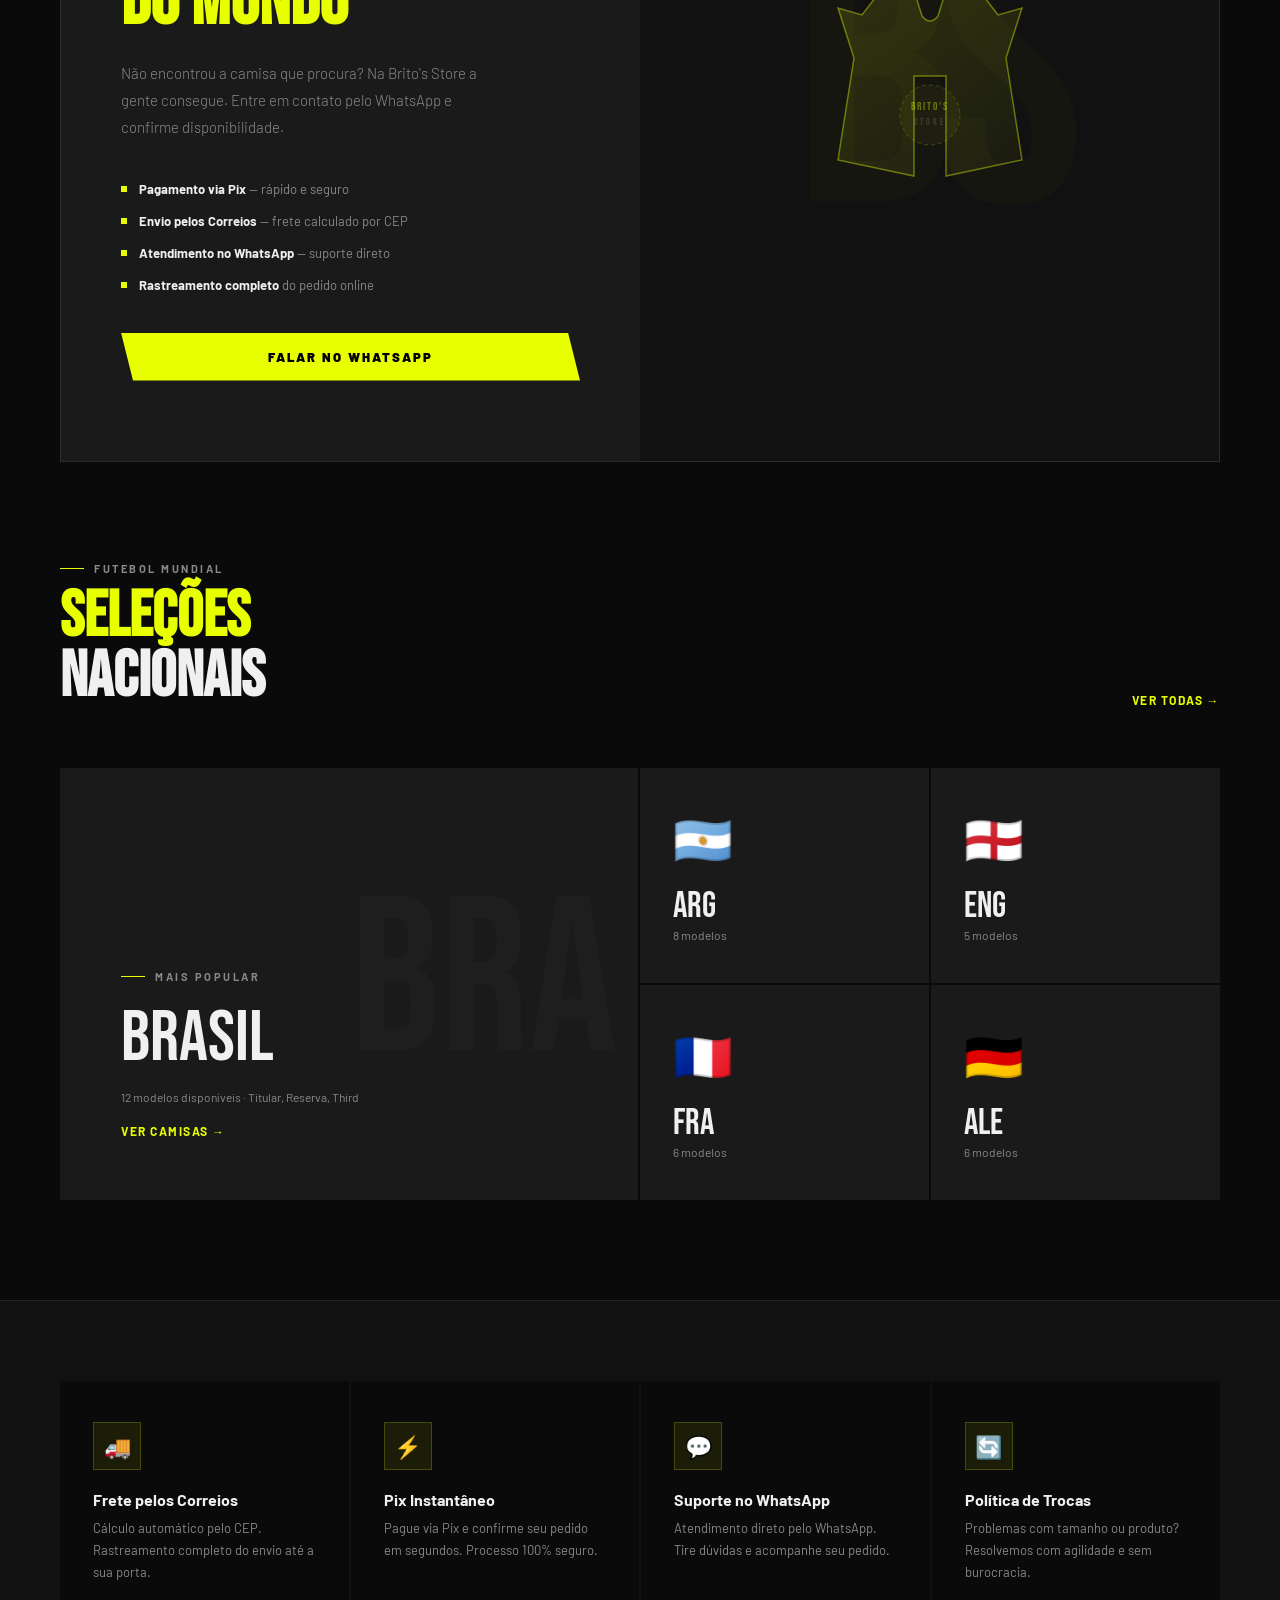
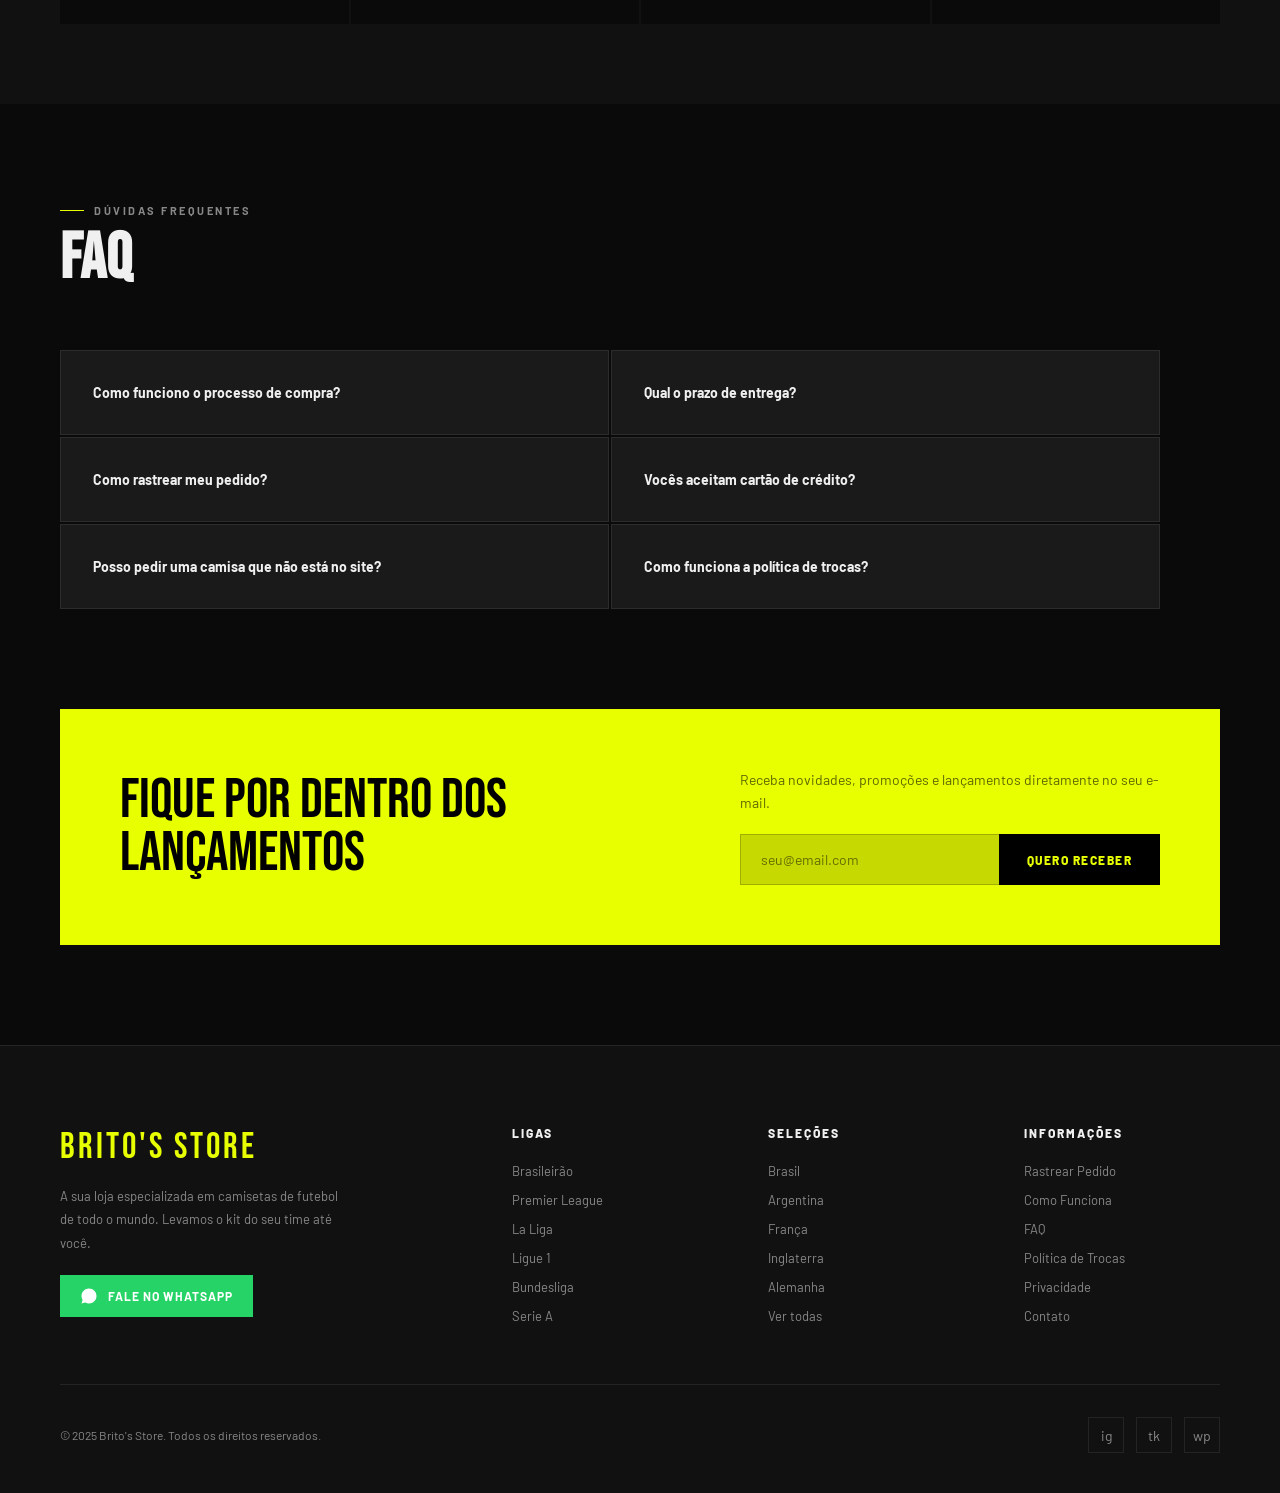
==== commit 71ed9d85: "feat: update cart badge display logic and total count calculation" ====
--- a/index.html
+++ b/index.html
@@ -230,7 +230,7 @@
   <div class="nav-right">
     <div class="nav-cart" onclick="location.href='carrinho.html'" style="cursor:pointer">
       <svg viewBox="0 0 24 24" stroke-width="1.8"><path d="M6 2L3 6v14a2 2 0 002 2h14a2 2 0 002-2V6l-3-4z" stroke-linecap="round" stroke-linejoin="round"/><line x1="3" y1="6" x2="21" y2="6" stroke-linecap="round"/><path d="M16 10a4 4 0 01-8 0" stroke-linecap="round" stroke-linejoin="round"/></svg>
-      <div class="cart-badge">2</div>
+      <div class="cart-badge" id="cartCount" style="display:none">0</div>
     </div>
     <button class="btn-nav" onclick="location.href='rastrear.html'">Rastrear Pedido</button>
   </div>
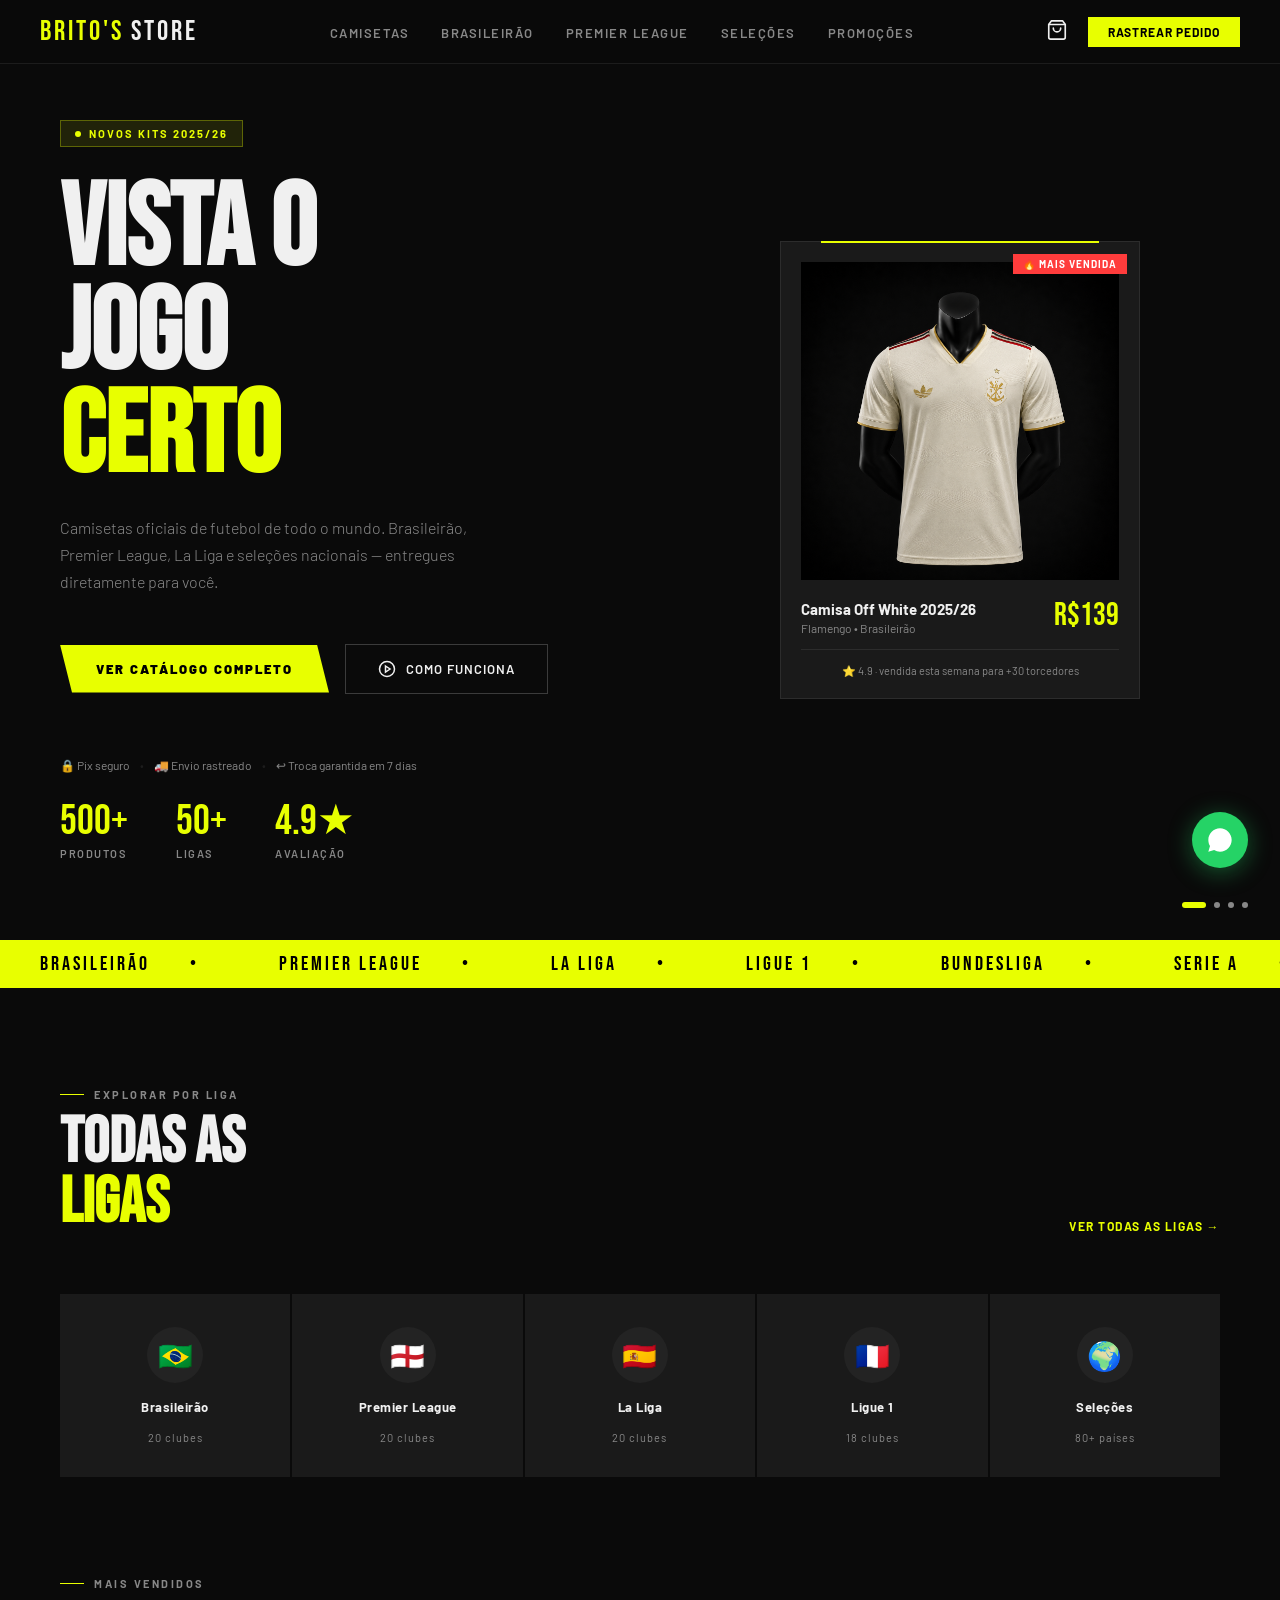
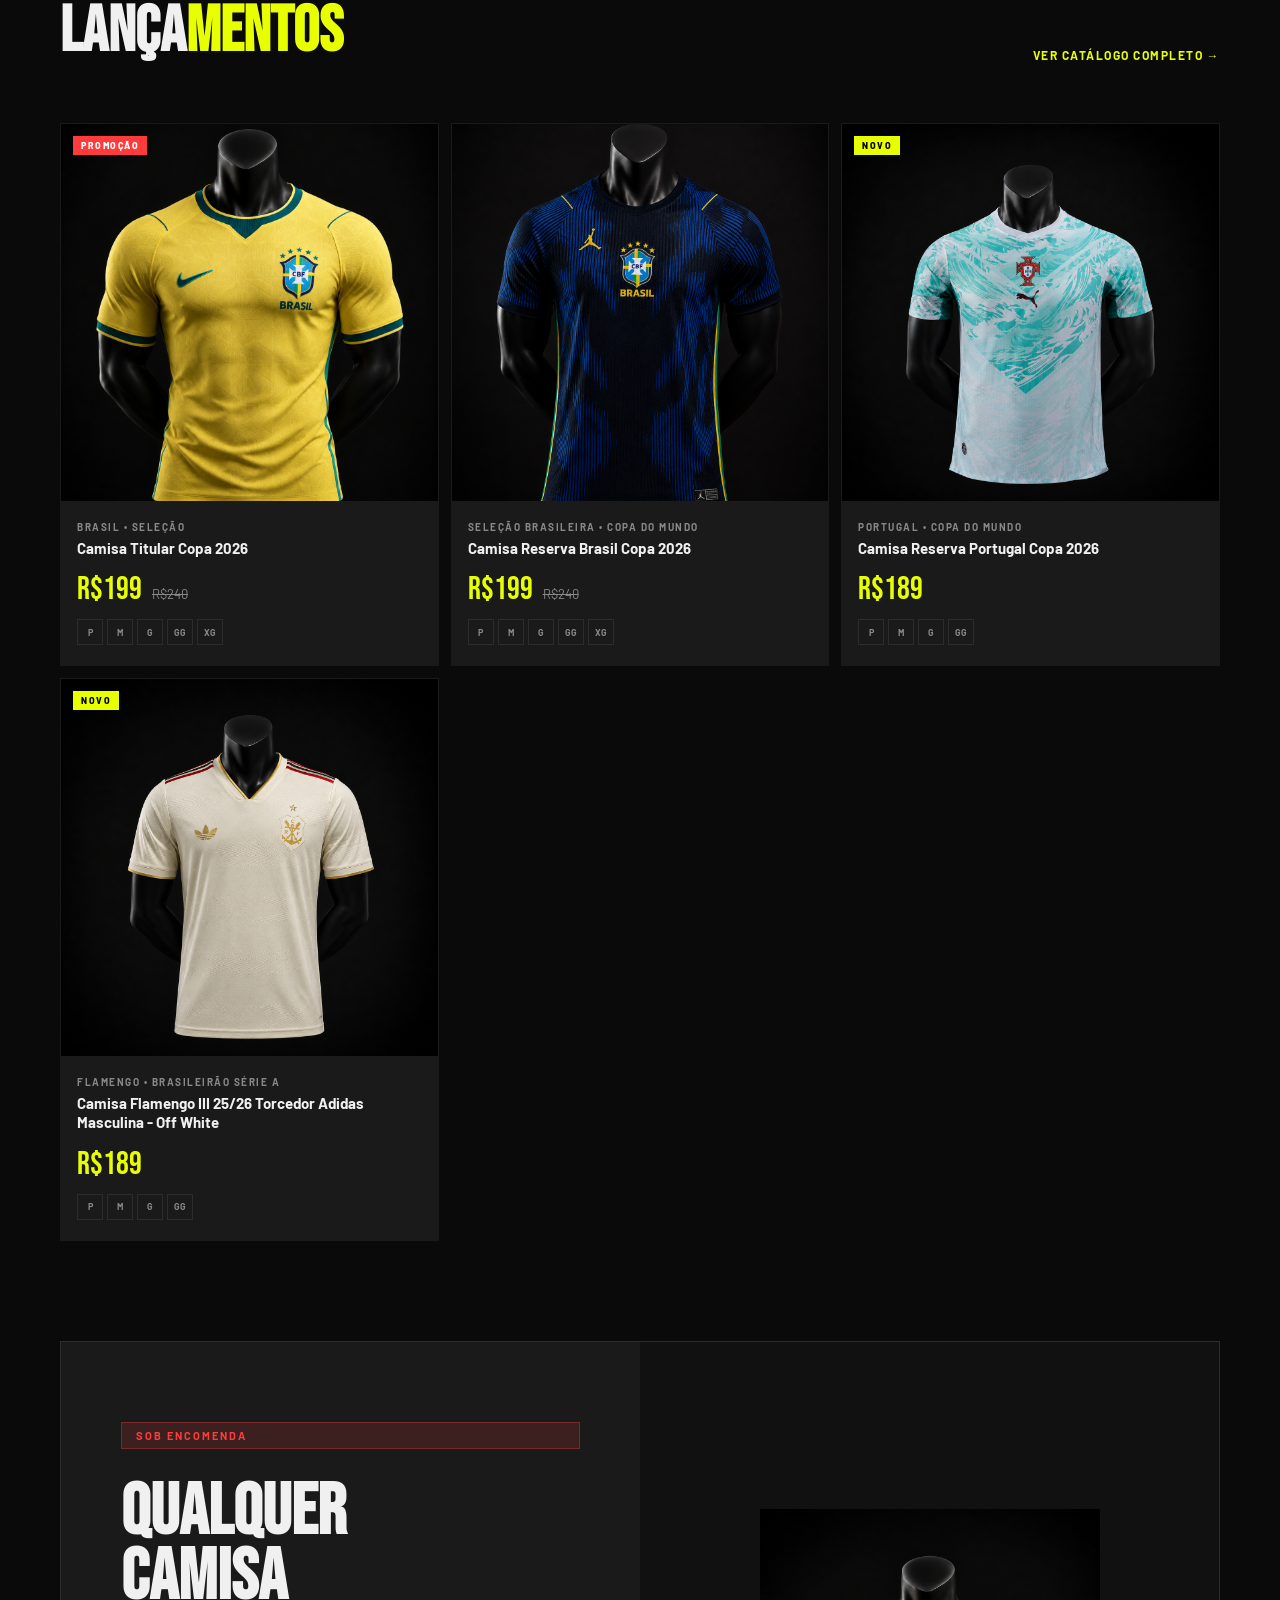
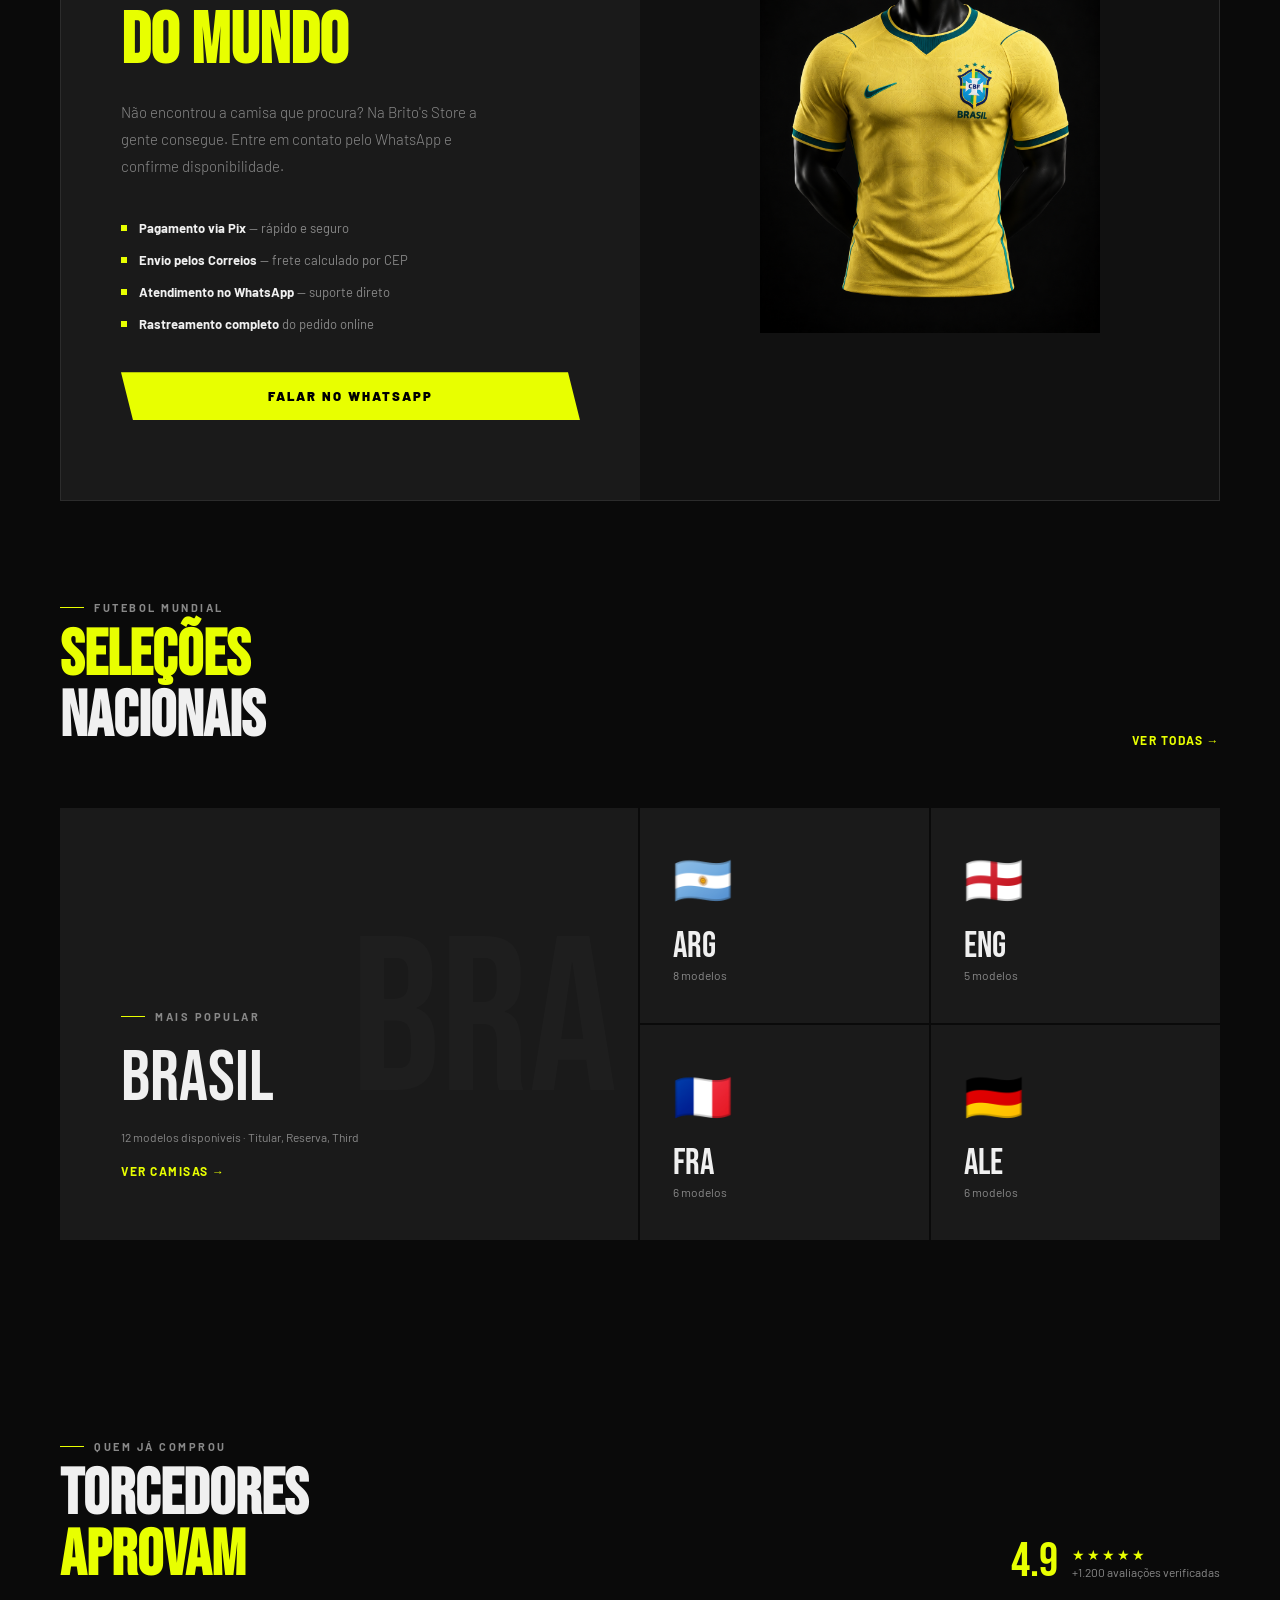
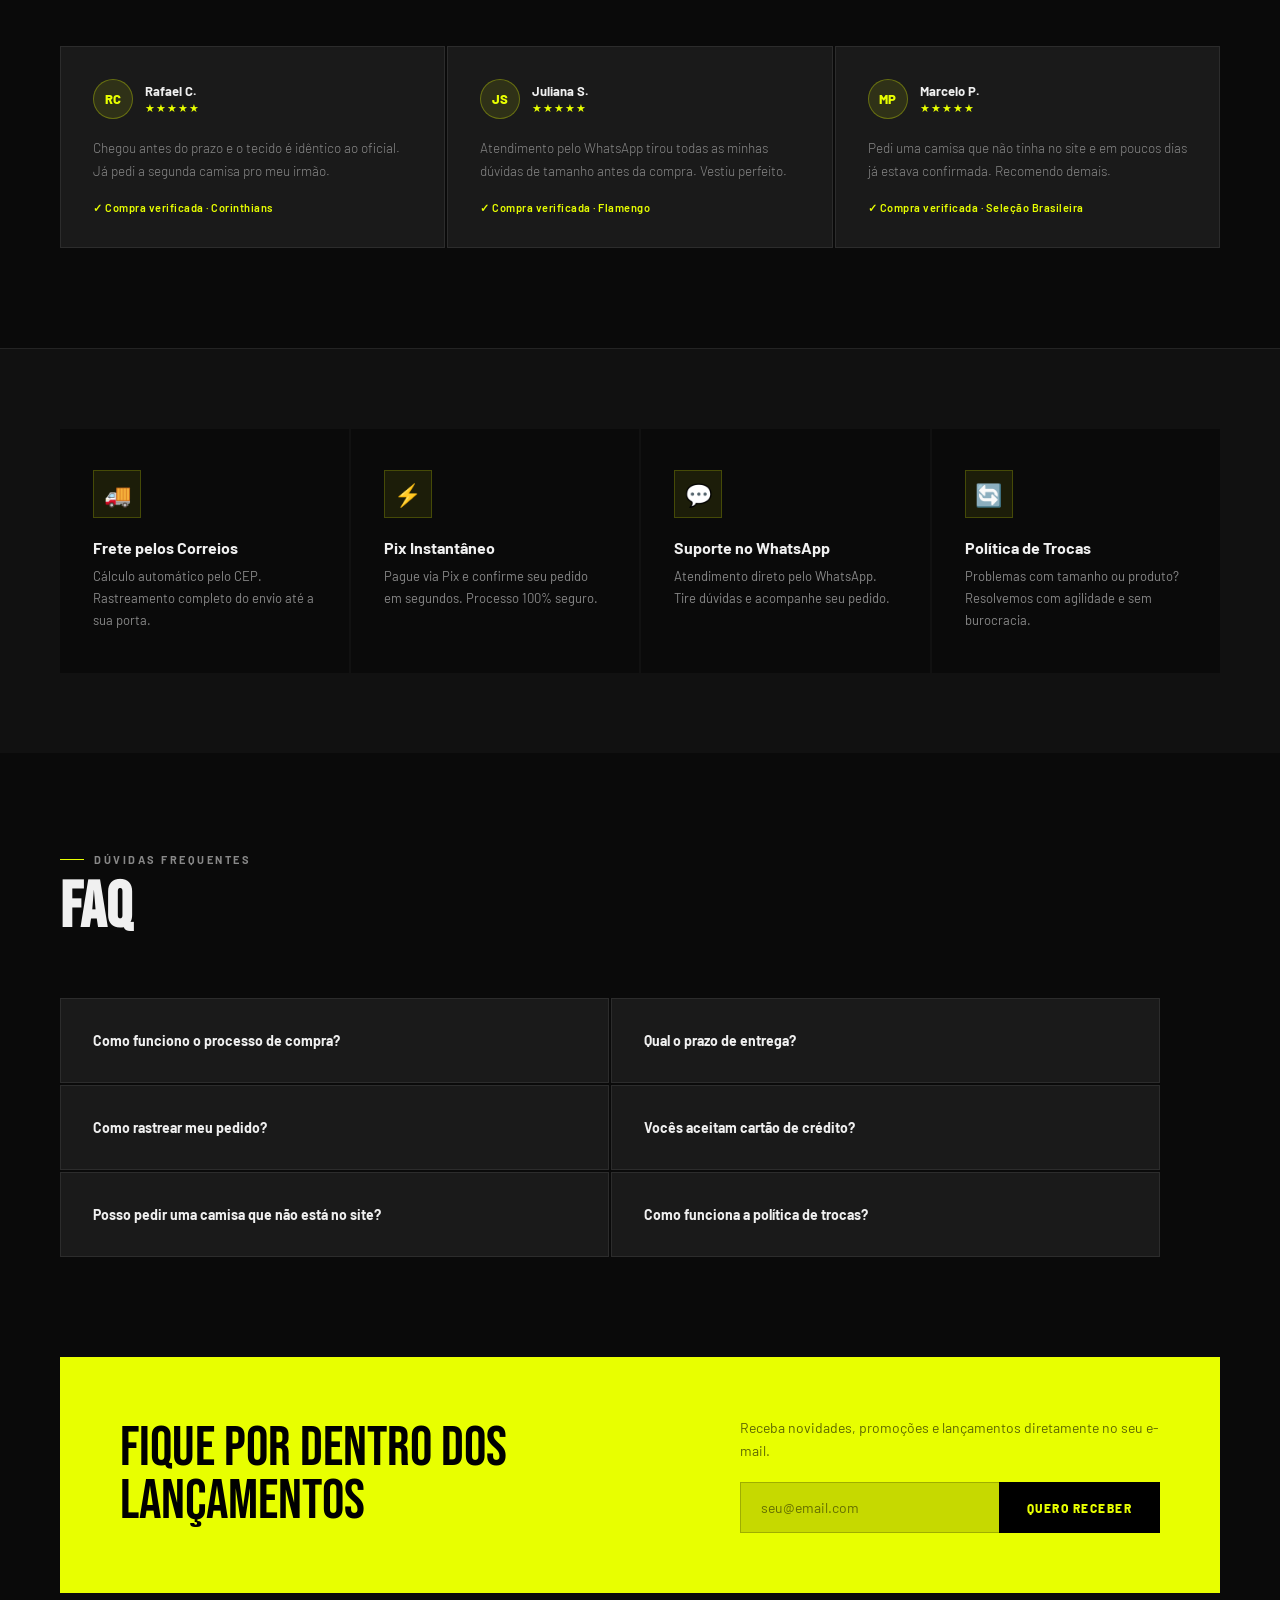
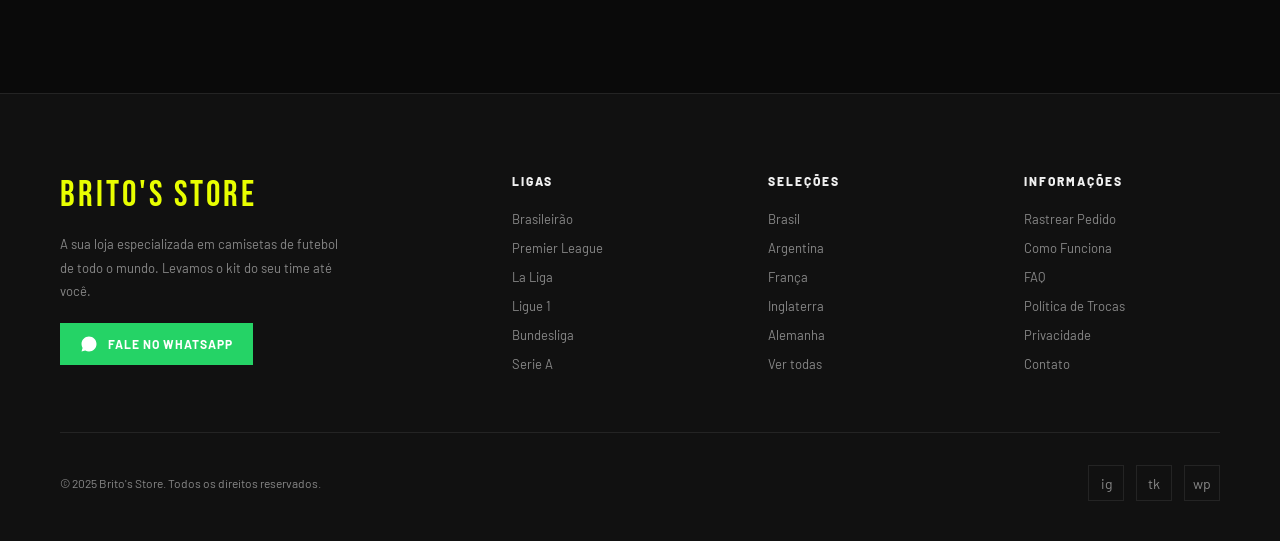
==== commit 00fdac1a: "feat: enhance product showcase with reviews section and trust indicators" ====
--- a/index.html
+++ b/index.html
@@ -62,6 +62,8 @@
   .btn-primary:hover { background: #fff; transform: translateY(-2px); }
   .btn-ghost { background: transparent; color: var(--text); border: 1px solid rgba(255,255,255,0.2); padding: 15px 32px; font-family: var(--font-body); font-weight: 600; font-size: 13px; letter-spacing: 1px; text-transform: uppercase; cursor: pointer; transition: all .2s; display: flex; align-items: center; gap: 10px; }
   .btn-ghost:hover { border-color: var(--accent); color: var(--accent); }
+  .hero-trust { display: flex; align-items: center; gap: 10px; font-size: 12px; color: var(--muted); margin-bottom: 28px; flex-wrap: wrap; }
+  .hero-trust .dot { color: var(--border); }
   .hero-stats { display: flex; gap: 48px; }
   .hero-stat .num { font-family: var(--font-display); font-size: 42px; color: var(--accent); line-height: 1; }
   .hero-stat .lbl { font-size: 11px; color: var(--muted); letter-spacing: 1.5px; text-transform: uppercase; font-weight: 600; margin-top: 4px; }
@@ -77,7 +79,8 @@
   .jersey-name { font-size: 15px; font-weight: 700; color: var(--text); }
   .jersey-club { font-size: 12px; color: var(--muted); margin-top: 3px; }
   .jersey-price { font-family: var(--font-display); font-size: 32px; color: var(--accent); }
-  .jersey-badge { position: absolute; top: 12px; right: 12px; background: var(--accent2); color: #fff; font-size: 10px; font-weight: 700; letter-spacing: 1px; text-transform: uppercase; padding: 4px 10px; }
+  .jersey-badge { position: absolute; top: 12px; right: 12px; background: var(--accent2); color: #fff; font-size: 10px; font-weight: 700; letter-spacing: 1px; text-transform: uppercase; padding: 4px 10px; z-index: 3; }
+  .jersey-social { margin-top: 14px; padding-top: 14px; border-top: 1px solid var(--border); font-size: 11px; color: var(--muted); text-align: center; }
   .hero-dots { position: absolute; bottom: 32px; right: 32px; display: flex; gap: 8px; z-index: 3; }
   .hero-dots span { width: 6px; height: 6px; border-radius: 50%; background: var(--muted); cursor: pointer; transition: all .2s; }
   .hero-dots span.active { width: 24px; border-radius: 3px; background: var(--accent); }
@@ -159,6 +162,20 @@
   .selecao-items { font-size: 12px; color: var(--muted); }
   .selecao-big .selecao-country { font-size: 72px; }
 
+  .reviews-summary { display: flex; align-items: center; gap: 14px; }
+  .reviews-score { font-family: var(--font-display); font-size: 48px; color: var(--accent); line-height: 1; }
+  .reviews-stars { color: var(--accent); font-size: 14px; letter-spacing: 2px; }
+  .reviews-count { font-size: 12px; color: var(--muted); margin-top: 2px; }
+  .reviews-grid { display: grid; grid-template-columns: repeat(3, 1fr); gap: 2px; }
+  .review-card { background: var(--bg3); border: 1px solid var(--border); padding: 32px; transition: border-color .2s; }
+  .review-card:hover { border-color: rgba(232,255,0,0.25); }
+  .review-top { display: flex; align-items: center; gap: 12px; margin-bottom: 18px; }
+  .review-avatar { width: 40px; height: 40px; border-radius: 50%; background: rgba(232,255,0,0.1); border: 1px solid rgba(232,255,0,0.3); color: var(--accent); font-family: var(--font-body); font-weight: 800; font-size: 13px; display: flex; align-items: center; justify-content: center; flex-shrink: 0; }
+  .review-name { font-size: 13px; font-weight: 700; color: var(--text); }
+  .review-stars { color: var(--accent); font-size: 11px; letter-spacing: 1px; margin-top: 2px; }
+  .review-text { font-size: 13.5px; color: var(--muted); line-height: 1.7; margin-bottom: 18px; font-weight: 300; }
+  .review-tag { font-size: 11px; color: var(--accent); font-weight: 600; letter-spacing: .5px; }
+
   .benefits { padding: 80px 60px; background: var(--bg2); border-top: 1px solid var(--border); }
   .benefits-grid { display: grid; grid-template-columns: repeat(4, 1fr); gap: 2px; }
   .benefit { padding: 40px 32px; background: var(--bg); border: 1px solid transparent; transition: all .2s; }
@@ -249,6 +266,9 @@
         Como funciona
       </button>
     </div>
+    <div class="hero-trust">
+      <span>🔒 Pix seguro</span><span class="dot">•</span><span>🚚 Envio rastreado</span><span class="dot">•</span><span>↩ Troca garantida em 7 dias</span>
+    </div>
     <div class="hero-stats">
       <div class="hero-stat"><div class="num">500+</div><div class="lbl">Produtos</div></div>
       <div class="hero-stat"><div class="num">50+</div><div class="lbl">Ligas</div></div>
@@ -259,23 +279,18 @@
     <div class="hero-bg-text">KIT</div>
     <div class="hero-jersey">
       <div class="jersey-card">
-        <div class="jersey-badge">Destaque</div>
+        <div class="jersey-badge">🔥 Mais vendida</div>
         <div class="jersey-img">
-          <div class="jersey-mockup">⚽</div>
-          <svg class="jersey-svg" viewBox="0 0 200 250" fill="none" xmlns="http://www.w3.org/2000/svg">
-            <path d="M 60 20 L 30 60 L 10 55 L 25 100 L 10 200 L 80 215 L 80 120 L 120 120 L 120 215 L 190 200 L 175 100 L 190 55 L 170 60 L 140 20 L 120 30 L 110 60 Q100 70 90 60 L 80 30 Z" fill="rgba(255,255,255,0.08)" stroke="rgba(232,255,0,0.4)" stroke-width="1.5"/>
-            <path d="M 80 30 L 80 95 Q90 105 100 100 Q110 105 120 95 L 120 30" fill="rgba(232,255,0,0.06)" stroke="rgba(232,255,0,0.3)" stroke-width="1"/>
-            <text x="100" y="170" font-family="Bebas Neue, sans-serif" font-size="28" fill="rgba(232,255,0,0.5)" text-anchor="middle" letter-spacing="2">BRITO'S</text>
-            <text x="100" y="195" font-family="Bebas Neue, sans-serif" font-size="16" fill="rgba(255,255,255,0.2)" text-anchor="middle" letter-spacing="3">STORE</text>
-          </svg>
+          <img src="assets/img/camisas/FlamengoOffWhite2026/frente.png" alt="Camisa Flamengo Off White 2026" style="width:100%;height:100%;object-fit:contain;position:relative;z-index:1" onerror="this.style.display='none'">
         </div>
         <div class="jersey-info">
           <div>
-            <div class="jersey-name">Camisa Titular 2025/26</div>
-            <div class="jersey-club">Corinthians • Brasileirão</div>
+            <div class="jersey-name">Camisa Off White 2025/26</div>
+            <div class="jersey-club">Flamengo • Brasileirão</div>
           </div>
           <div class="jersey-price">R$139</div>
         </div>
+        <div class="jersey-social">⭐ 4.9 · vendida esta semana para +30 torcedores</div>
       </div>
     </div>
     <div class="hero-dots">
@@ -340,20 +355,7 @@
       <button class="btn-primary" onclick="window.open('https://wa.me/5511940028422?text=Olá! Gostaria de saber mais sobre as camisetas.','_blank')">Falar no WhatsApp</button>
     </div>
     <div class="showcase-right">
-      <div class="showcase-jersey">
-        <svg width="200" height="260" viewBox="0 0 200 260" fill="none">
-          <defs>
-            <linearGradient id="jg" x1="0" y1="0" x2="200" y2="260" gradientUnits="userSpaceOnUse">
-              <stop offset="0%" stop-color="rgba(232,255,0,0.15)"/>
-              <stop offset="100%" stop-color="rgba(232,255,0,0.03)"/>
-            </linearGradient>
-          </defs>
-          <path d="M65 22L32 65L8 58L24 108L8 210L84 226L84 126L116 126L116 226L192 210L176 108L192 58L168 65L135 22L118 34L108 66Q100 76 92 66L82 34Z" fill="url(#jg)" stroke="rgba(232,255,0,0.4)" stroke-width="1.5"/>
-          <circle cx="100" cy="165" r="30" fill="rgba(232,255,0,0.04)" stroke="rgba(232,255,0,0.2)" stroke-width="1" stroke-dasharray="4 3"/>
-          <text x="100" y="160" font-family="Bebas Neue,sans-serif" font-size="11" fill="rgba(232,255,0,0.4)" text-anchor="middle" letter-spacing="2">BRITO'S</text>
-          <text x="100" y="175" font-family="Bebas Neue,sans-serif" font-size="9" fill="rgba(255,255,255,0.15)" text-anchor="middle" letter-spacing="3">STORE</text>
-        </svg>
-      </div>
+      <img class="showcase-jersey" src="assets/img/camisas/BrasilAmarela2026/frente.png" alt="Camisa Brasil Copa 2026" style="width:340px;max-width:80%;object-fit:contain" onerror="this.style.display='none'">
     </div>
   </div>
 </div>
@@ -384,6 +386,40 @@
     <div style="display:grid;grid-template-rows:1fr 1fr;gap:2px">
       <div class="selecao-small" onclick="location.href='loja.html?tipo=selecoes'" style="cursor:pointer"><div class="selecao-flag">🏴󠁧󠁢󠁥󠁮󠁧󠁿</div><div><div class="selecao-country">ENG</div><div class="selecao-items">5 modelos</div></div></div>
       <div class="selecao-small" onclick="location.href='loja.html?tipo=selecoes'" style="cursor:pointer"><div class="selecao-flag">🇩🇪</div><div><div class="selecao-country">ALE</div><div class="selecao-items">6 modelos</div></div></div>
+    </div>
+  </div>
+</section>
+
+<!-- PROVA SOCIAL -->
+<section class="section reviews-section">
+  <div class="section-header">
+    <div>
+      <div class="section-label">Quem já comprou</div>
+      <h2 class="section-title">TORCEDORES<br><em>APROVAM</em></h2>
+    </div>
+    <div class="reviews-summary">
+      <div class="reviews-score">4.9</div>
+      <div>
+        <div class="reviews-stars">★★★★★</div>
+        <div class="reviews-count">+1.200 avaliações verificadas</div>
+      </div>
+    </div>
+  </div>
+  <div class="reviews-grid">
+    <div class="review-card">
+      <div class="review-top"><div class="review-avatar">RC</div><div><div class="review-name">Rafael C.</div><div class="review-stars">★★★★★</div></div></div>
+      <p class="review-text">Chegou antes do prazo e o tecido é idêntico ao oficial. Já pedi a segunda camisa pro meu irmão.</p>
+      <div class="review-tag">✓ Compra verificada · Corinthians</div>
+    </div>
+    <div class="review-card">
+      <div class="review-top"><div class="review-avatar">JS</div><div><div class="review-name">Juliana S.</div><div class="review-stars">★★★★★</div></div></div>
+      <p class="review-text">Atendimento pelo WhatsApp tirou todas as minhas dúvidas de tamanho antes da compra. Vestiu perfeito.</p>
+      <div class="review-tag">✓ Compra verificada · Flamengo</div>
+    </div>
+    <div class="review-card">
+      <div class="review-top"><div class="review-avatar">MP</div><div><div class="review-name">Marcelo P.</div><div class="review-stars">★★★★★</div></div></div>
+      <p class="review-text">Pedi uma camisa que não tinha no site e em poucos dias já estava confirmada. Recomendo demais.</p>
+      <div class="review-tag">✓ Compra verificada · Seleção Brasileira</div>
     </div>
   </div>
 </section>
@@ -560,6 +596,9 @@
 
   .benefits-grid { grid-template-columns: repeat(2, 1fr); }
 
+  .reviews-grid { grid-template-columns: 1fr; }
+  .section-header:has(.reviews-summary) { flex-direction: column; align-items: flex-start; gap: 20px; }
+
   .faq-grid { grid-template-columns: 1fr; }
 
   .newsletter { flex-direction: column; gap: 32px; padding: 48px 40px; }
@@ -618,6 +657,12 @@
   .selecao-big { min-height: 240px; padding: 40px 24px; }
   .selecao-big .selecao-country { font-size: 52px; }
   .selecao-bg-text { font-size: 140px; }
+
+  .hero-trust { font-size: 11px; gap: 6px; }
+
+  .reviews-grid { grid-template-columns: 1fr; gap: 8px; }
+  .review-card { padding: 24px; }
+  .reviews-score { font-size: 36px; }
 
   .benefits { padding: 48px 20px; }
   .benefits-grid { grid-template-columns: 1fr 1fr; gap: 4px; }
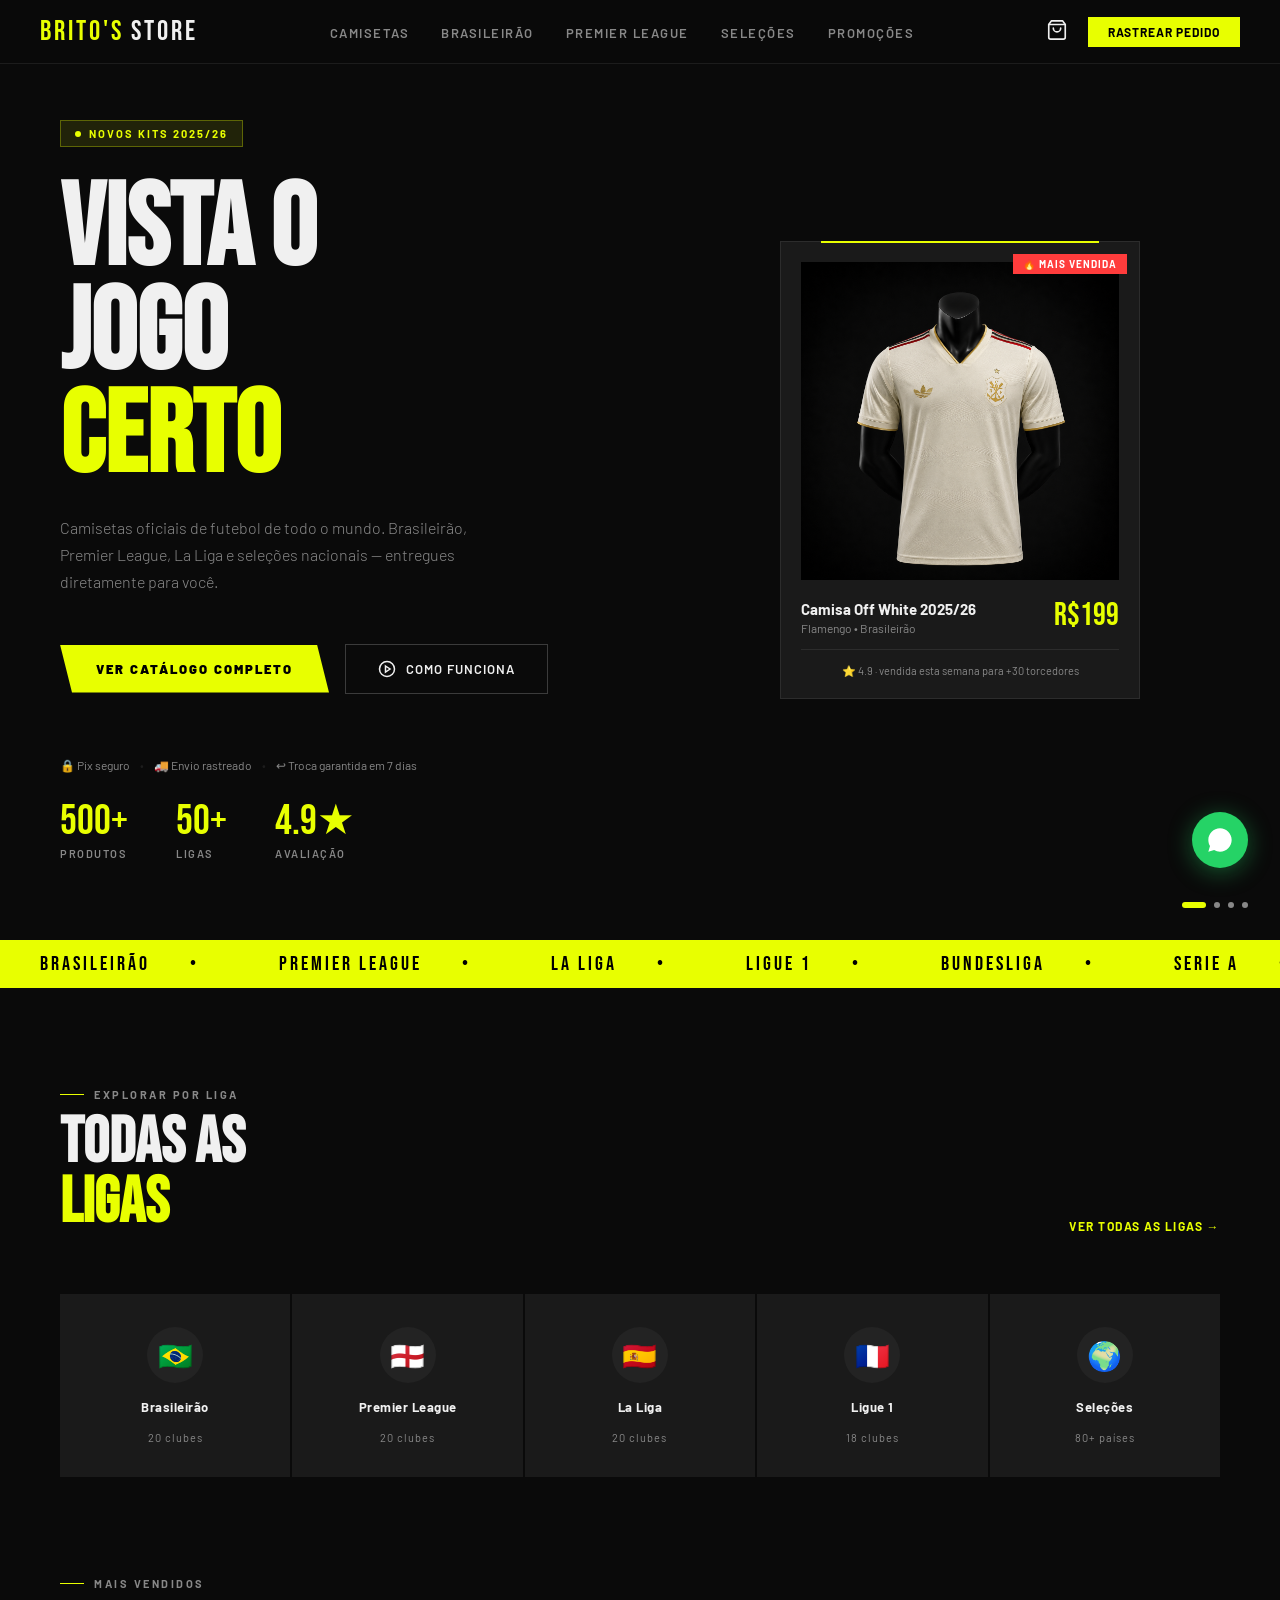
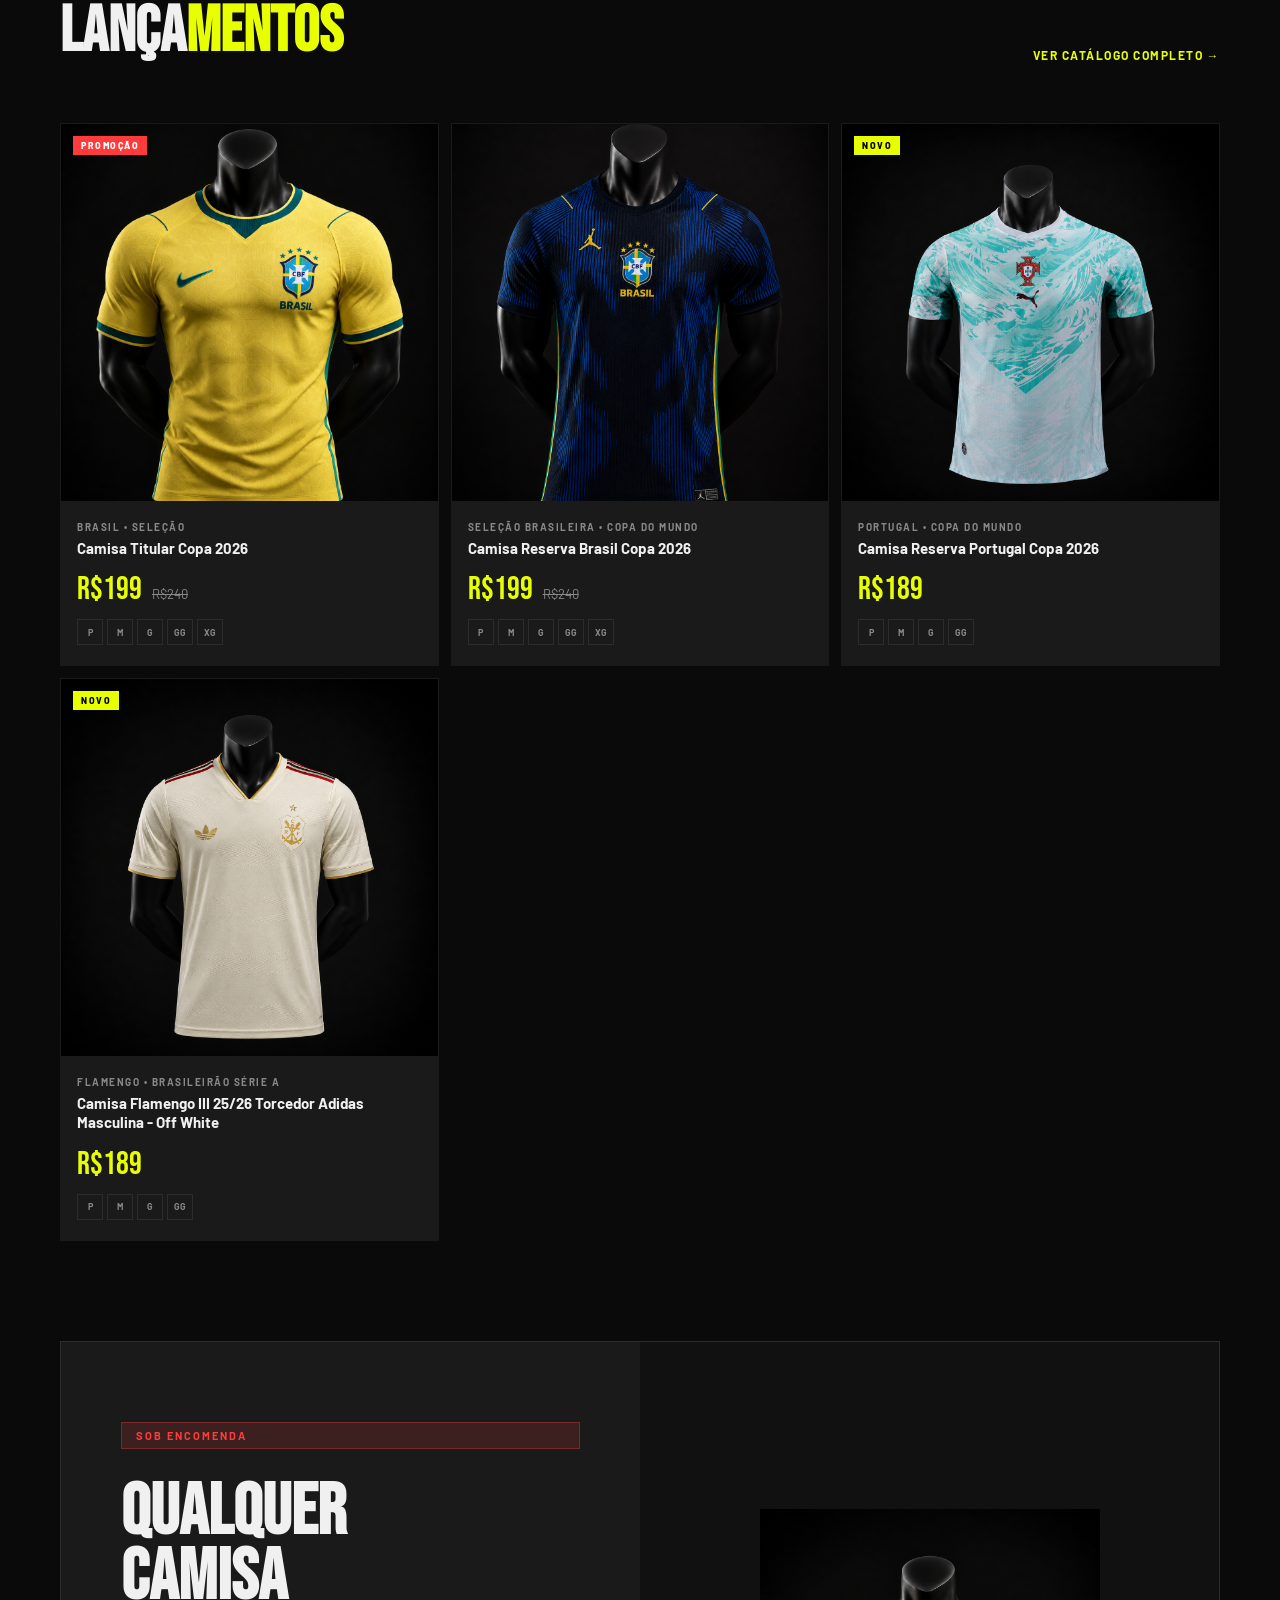
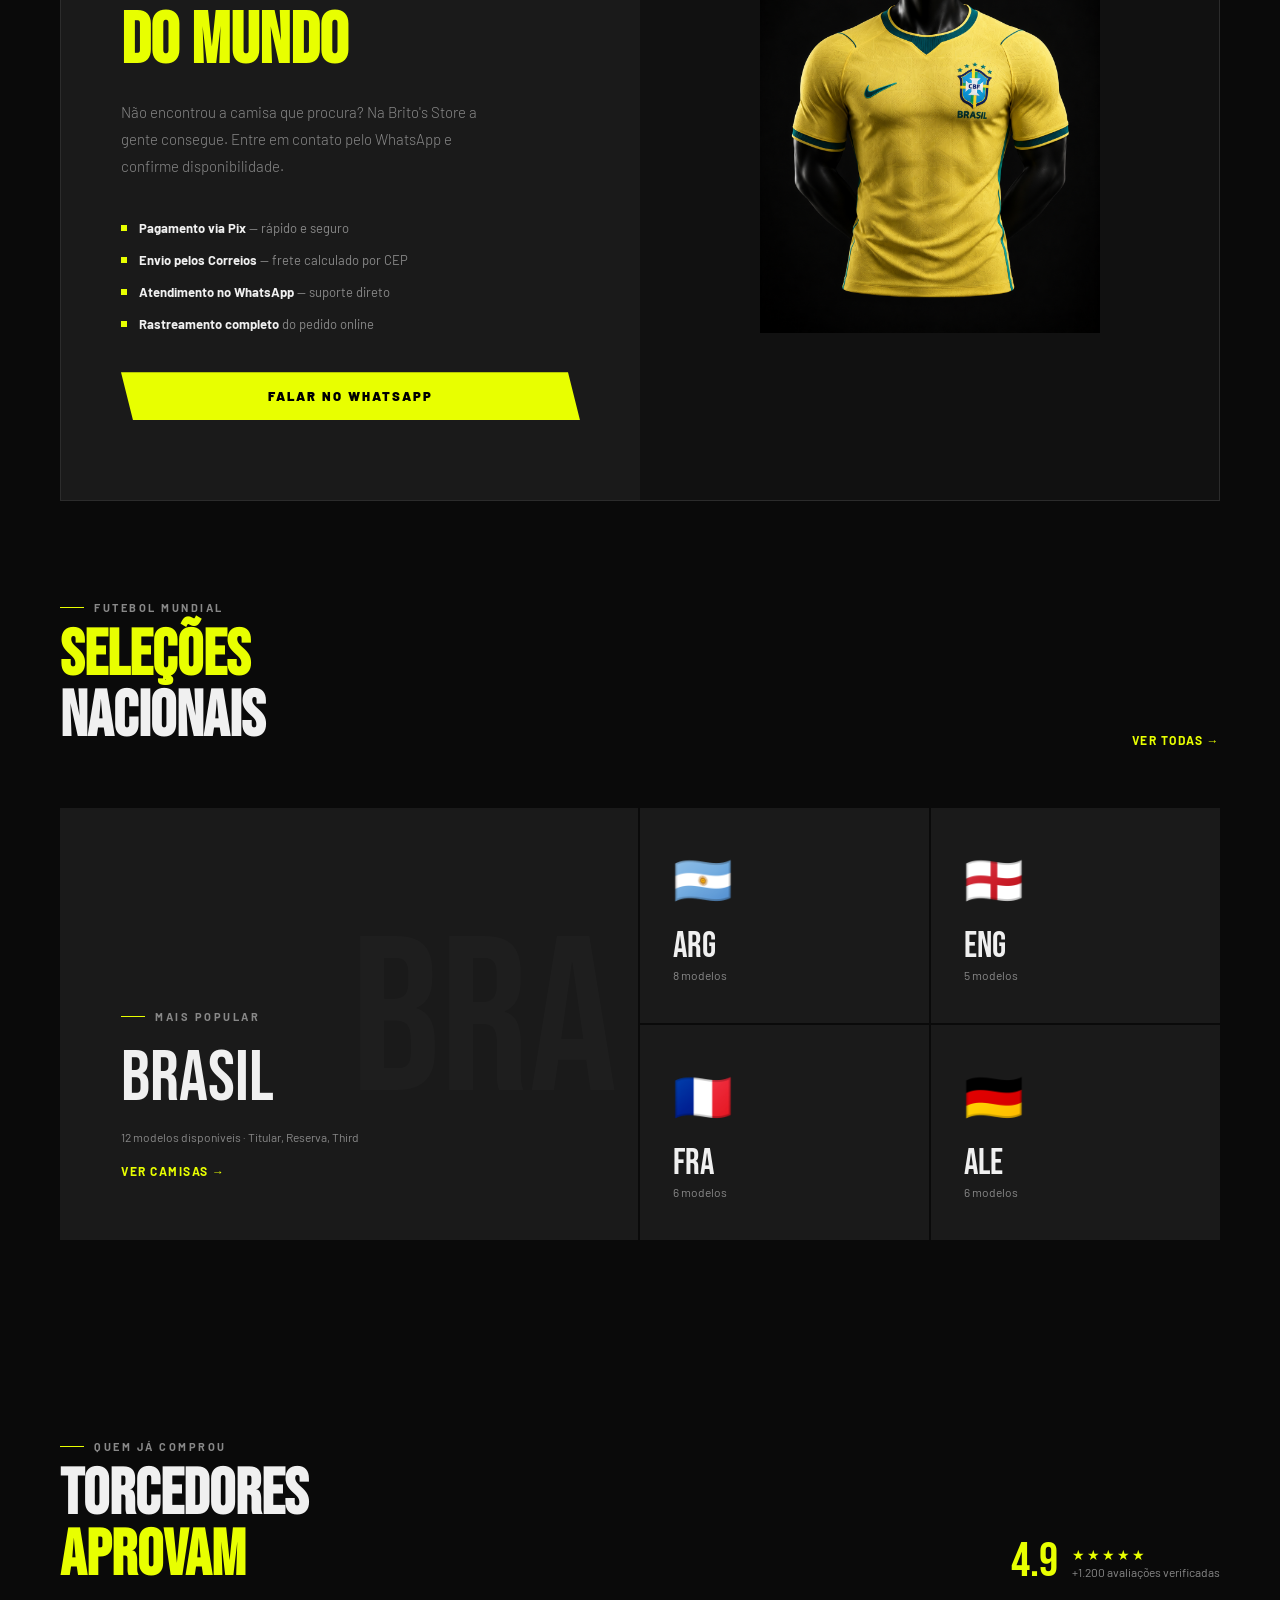
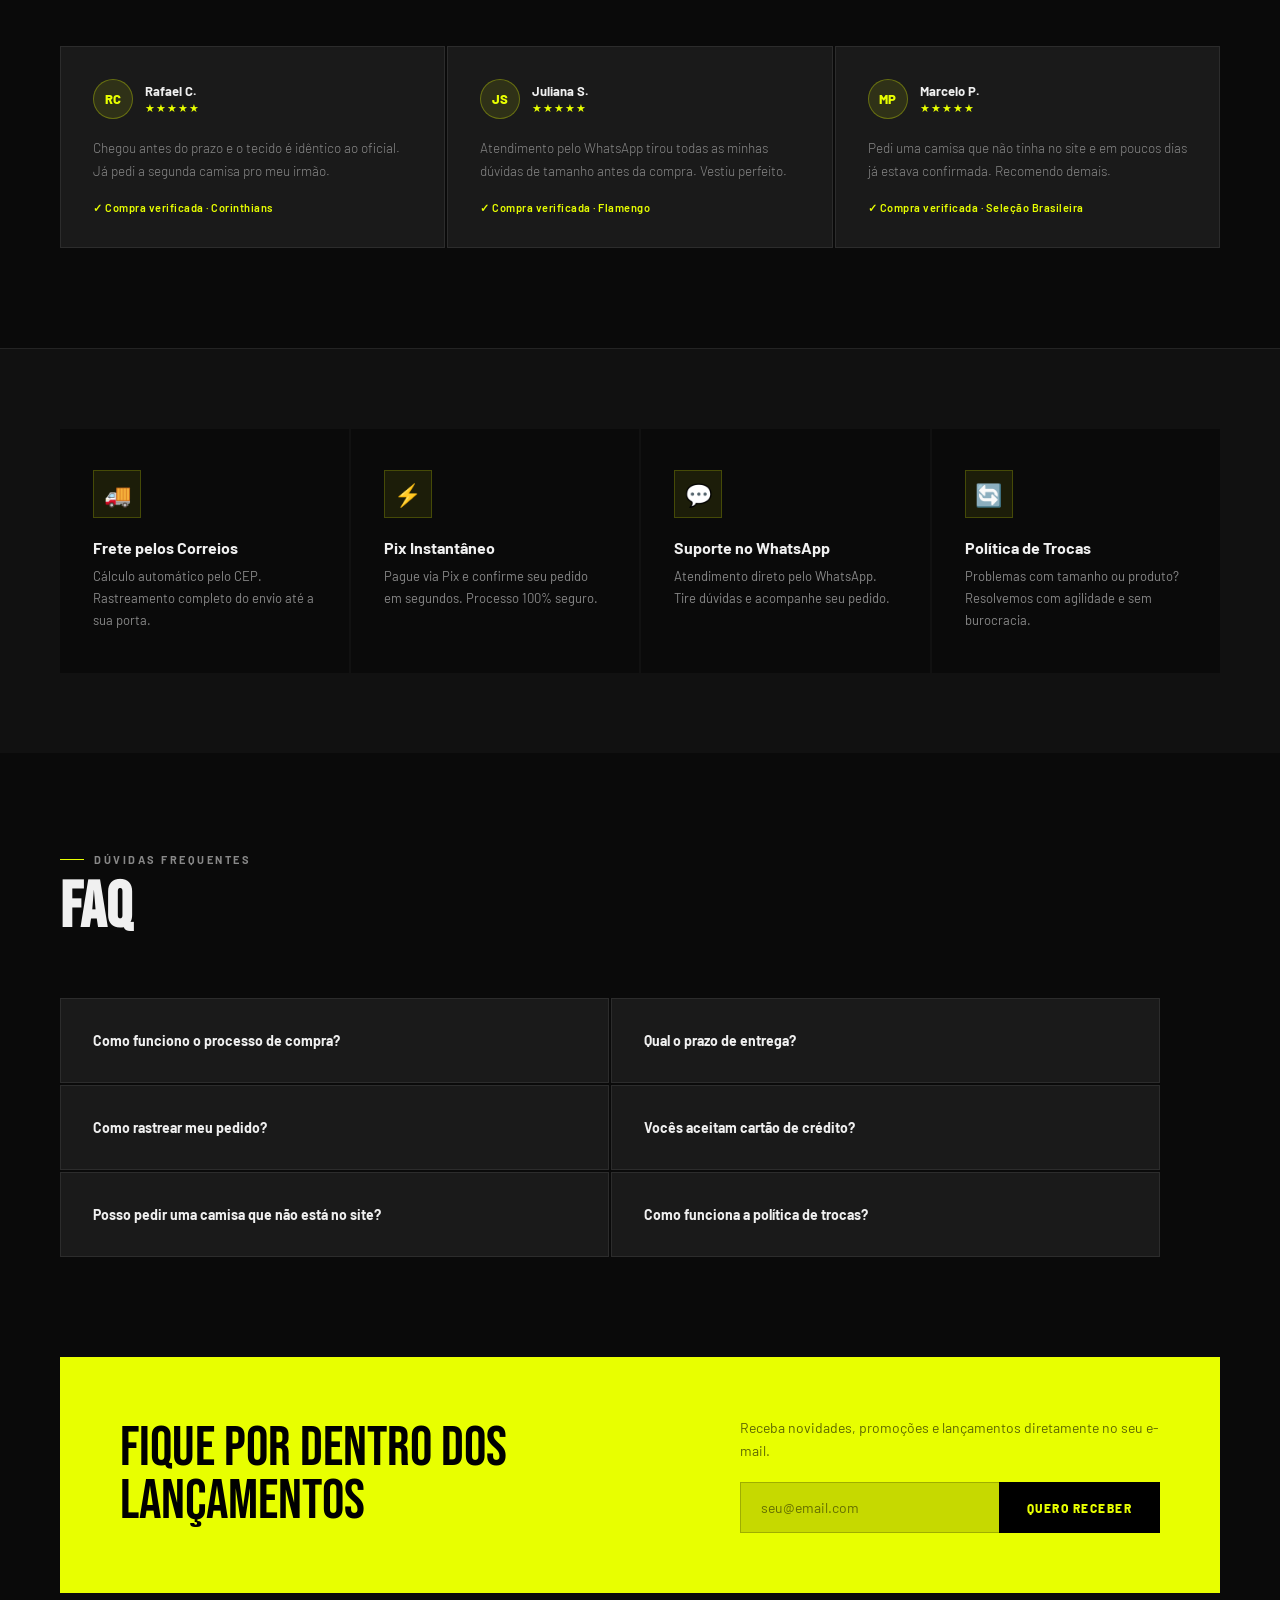
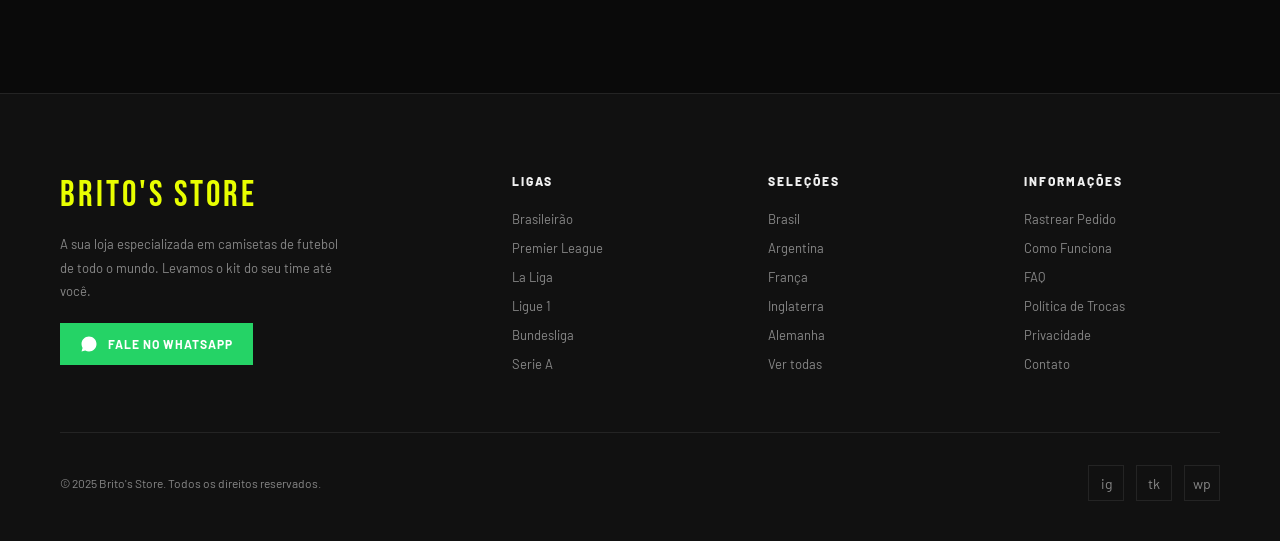
==== commit 54c0068f: "feat: update jersey price from R$139 to R$199" ====
--- a/index.html
+++ b/index.html
@@ -288,7 +288,7 @@
             <div class="jersey-name">Camisa Off White 2025/26</div>
             <div class="jersey-club">Flamengo • Brasileirão</div>
           </div>
-          <div class="jersey-price">R$139</div>
+          <div class="jersey-price">R$199</div>
         </div>
         <div class="jersey-social">⭐ 4.9 · vendida esta semana para +30 torcedores</div>
       </div>
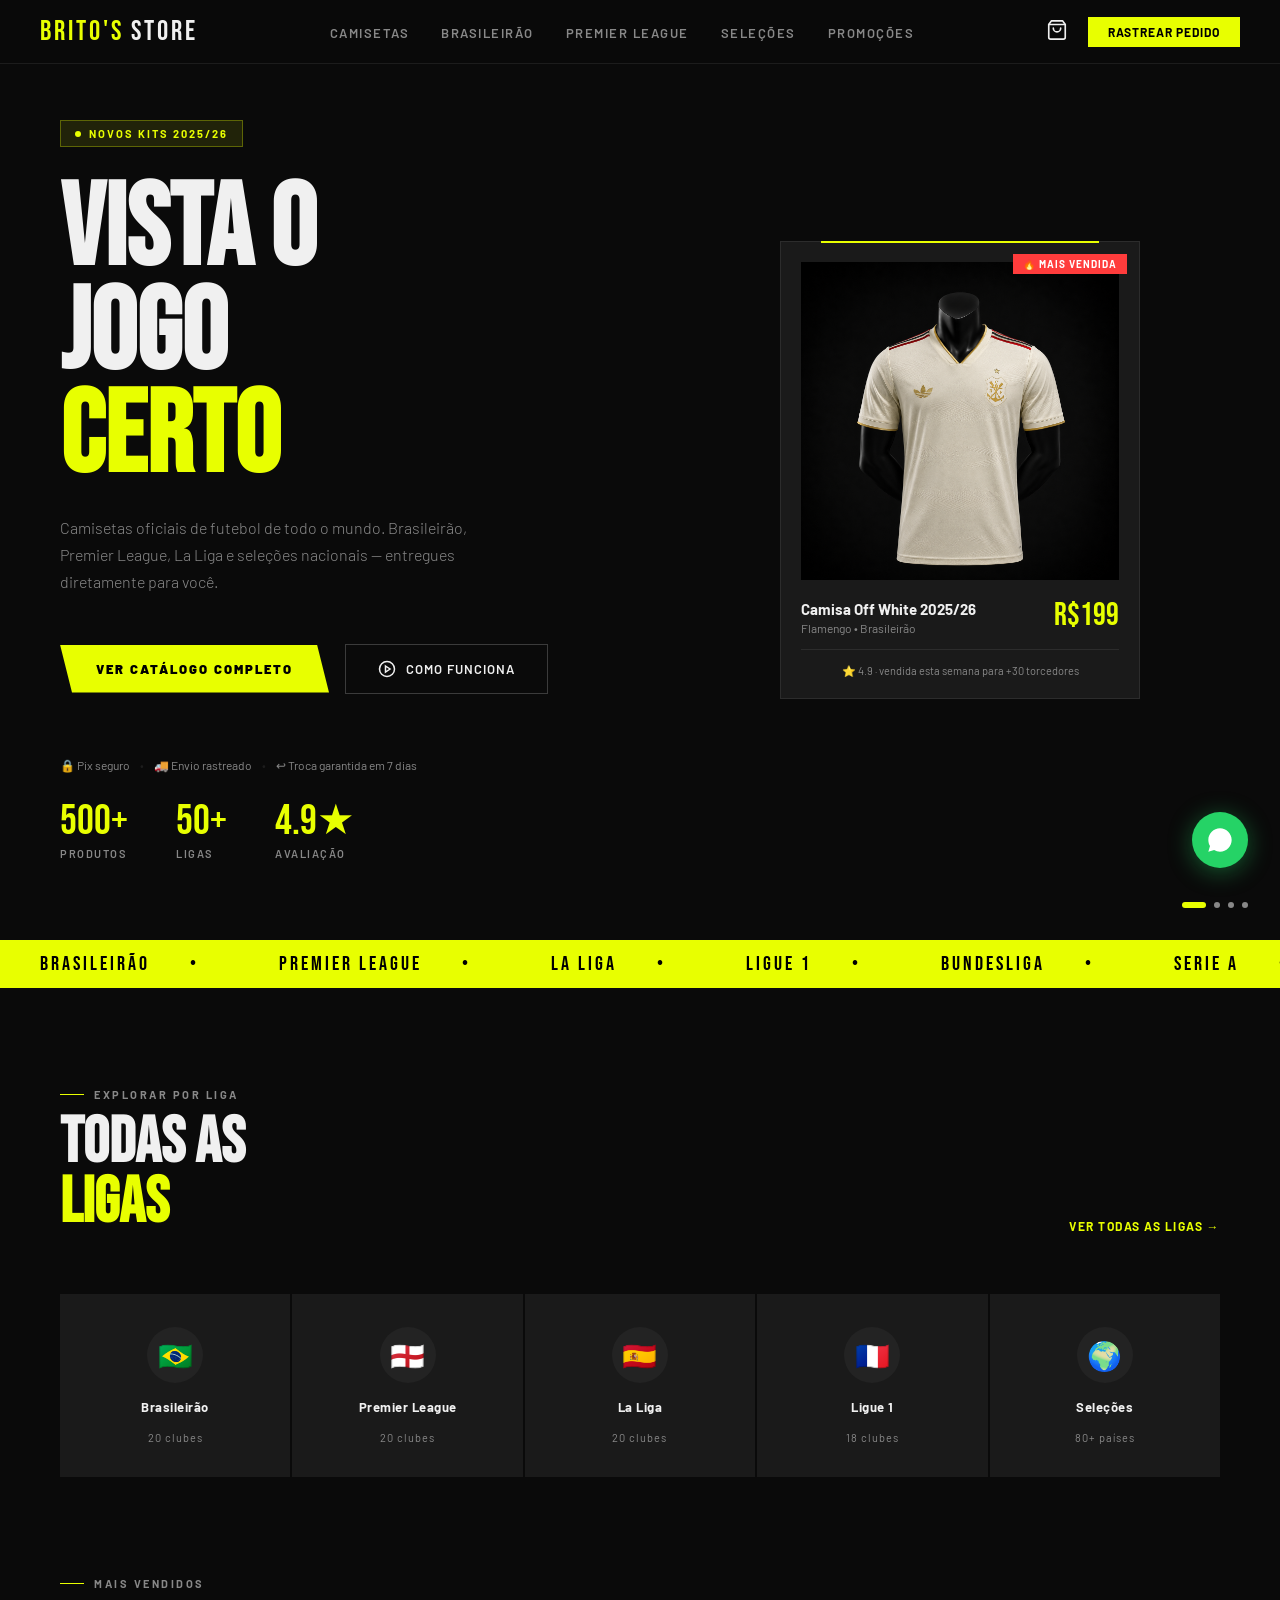
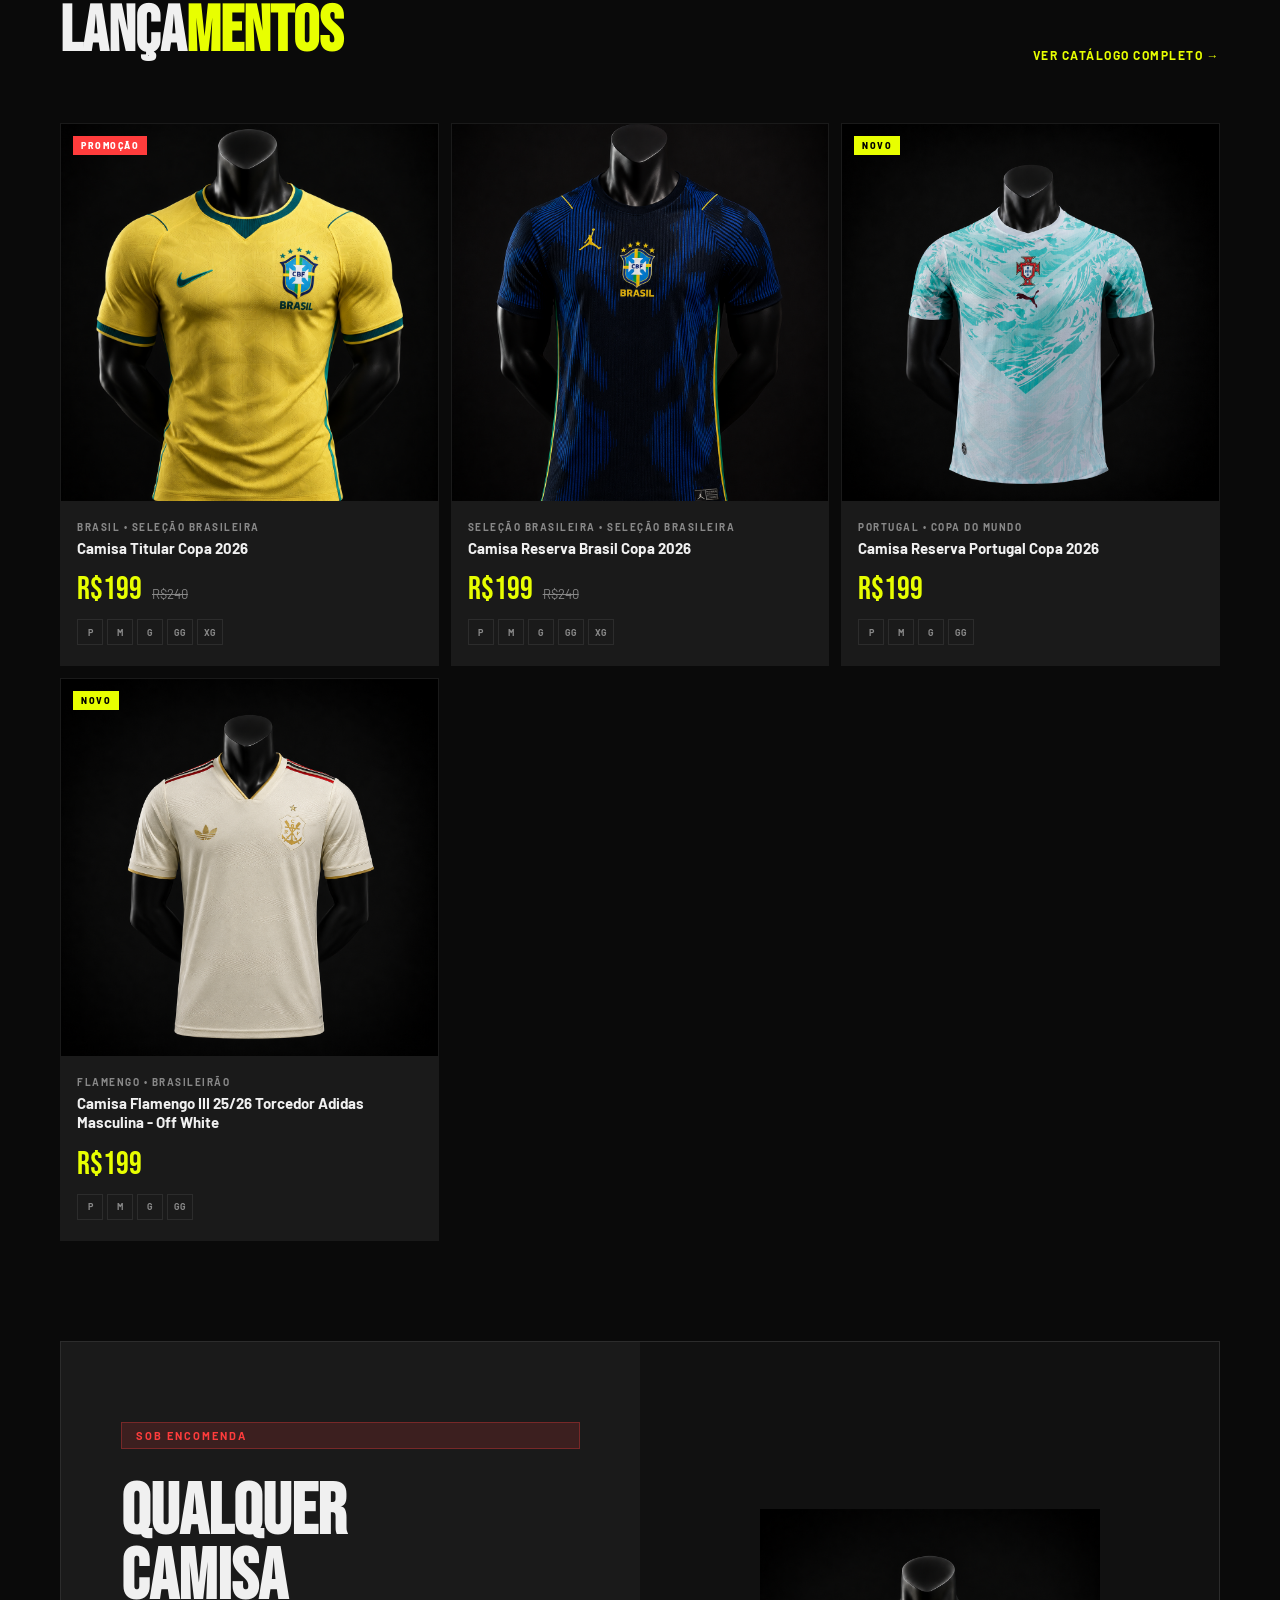
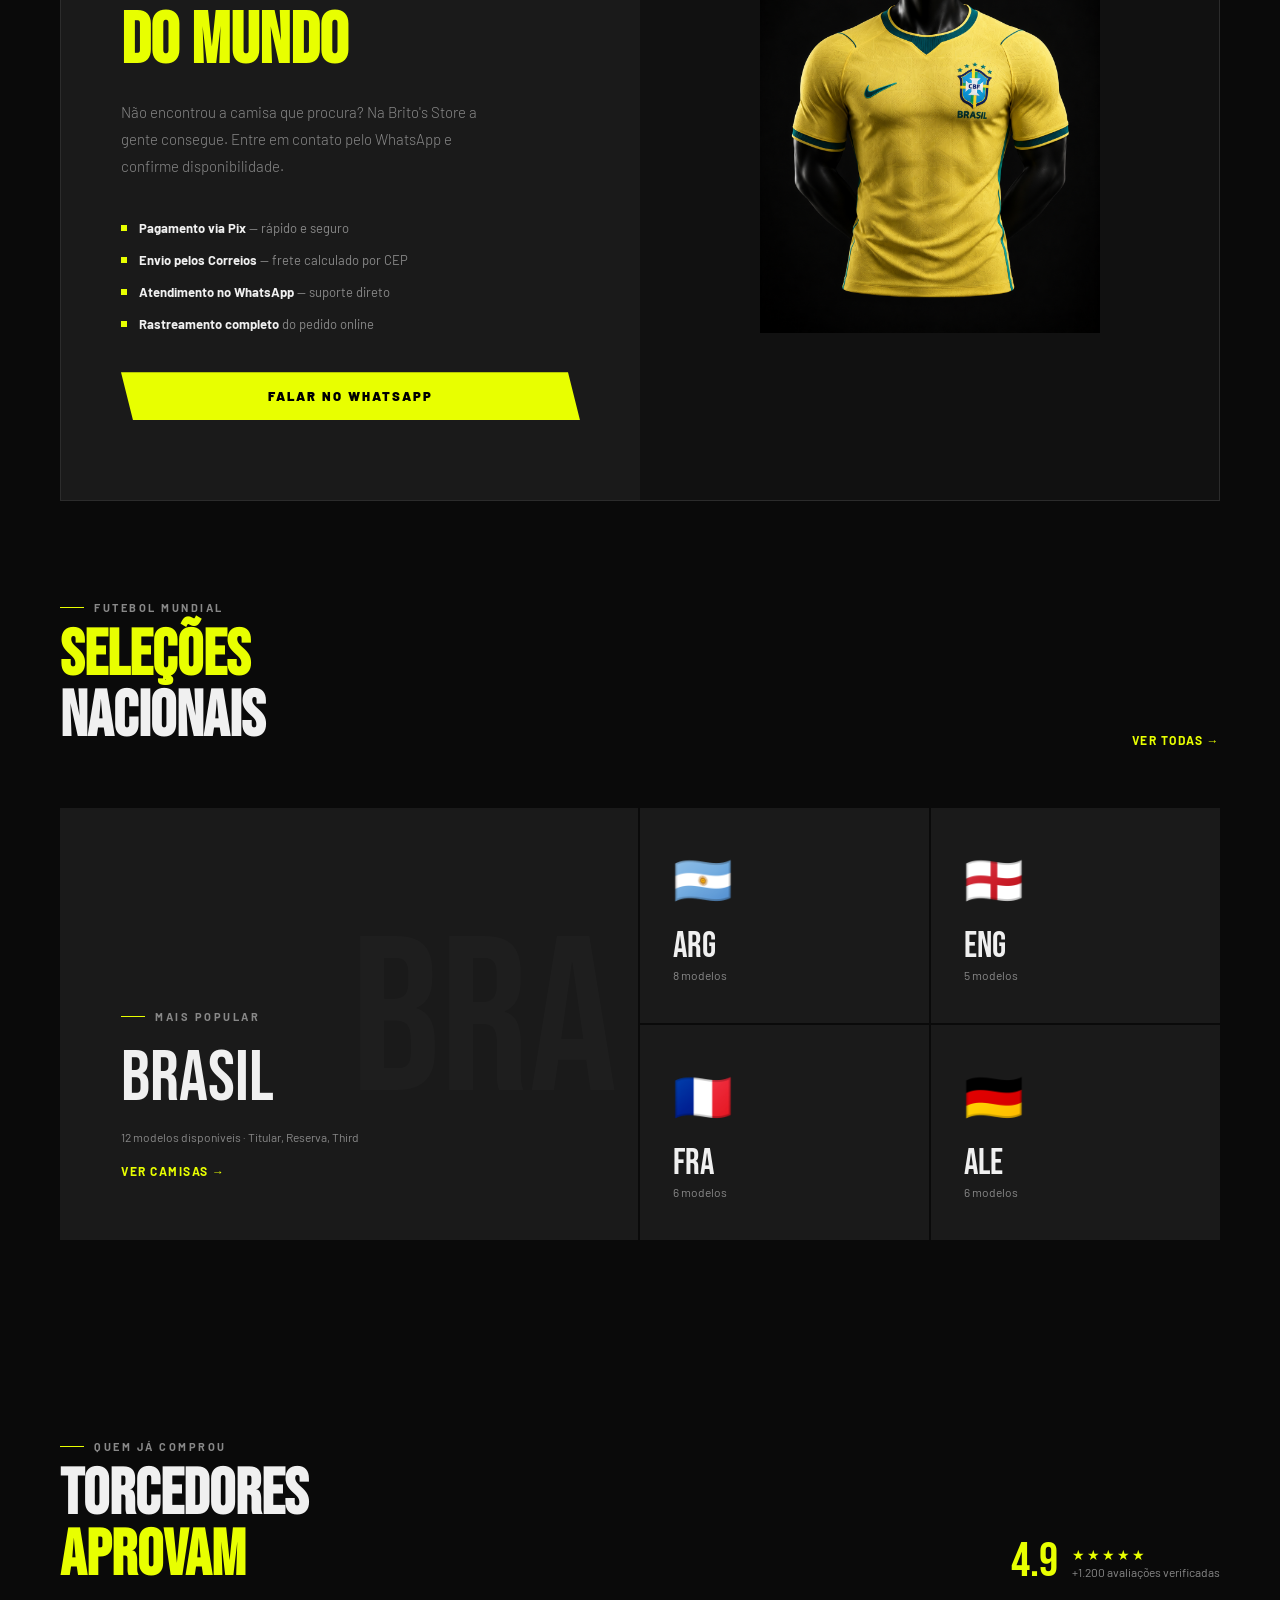
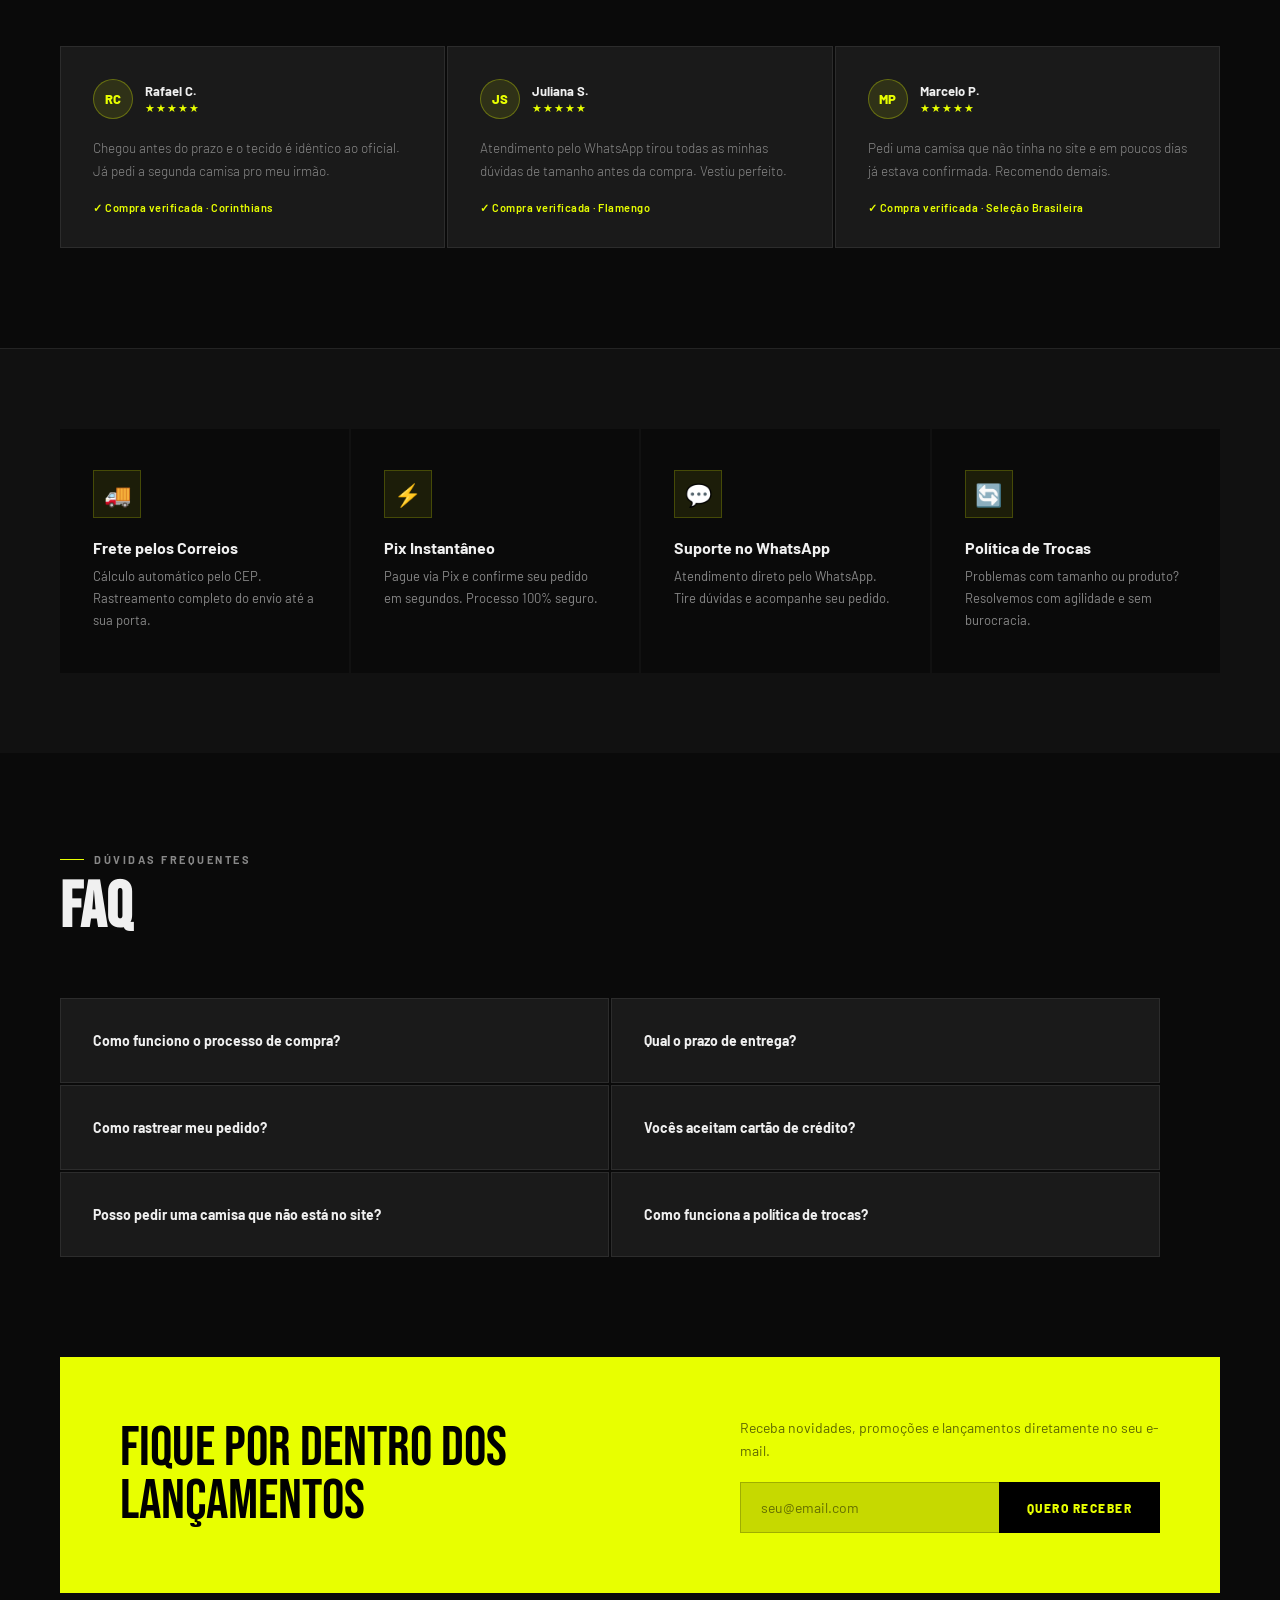
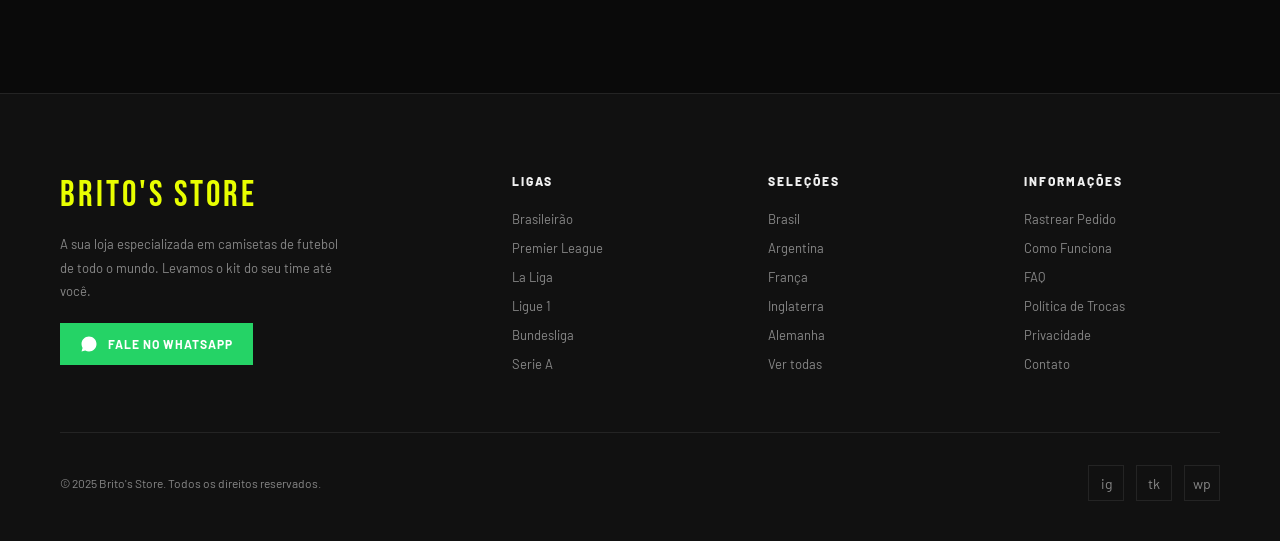
==== commit 5cb34dc3: "feat: update favicon link in HTML files" ====
--- a/index.html
+++ b/index.html
@@ -5,7 +5,7 @@
 <meta name="viewport" content="width=device-width, initial-scale=1.0">
 <title>Brito's Store</title>
 <link href="https://fonts.googleapis.com/css2?family=Bebas+Neue&family=Barlow:ital,wght@0,300;0,400;0,600;0,700;0,900;1,400&display=swap" rel="stylesheet">
-<style>
+<link rel="icon" type="image/png" href="./assets/img/favicon.png"><style>
   *, *::before, *::after { box-sizing: border-box; margin: 0; padding: 0; }
   :root {
     --bg: #0a0a0a;
